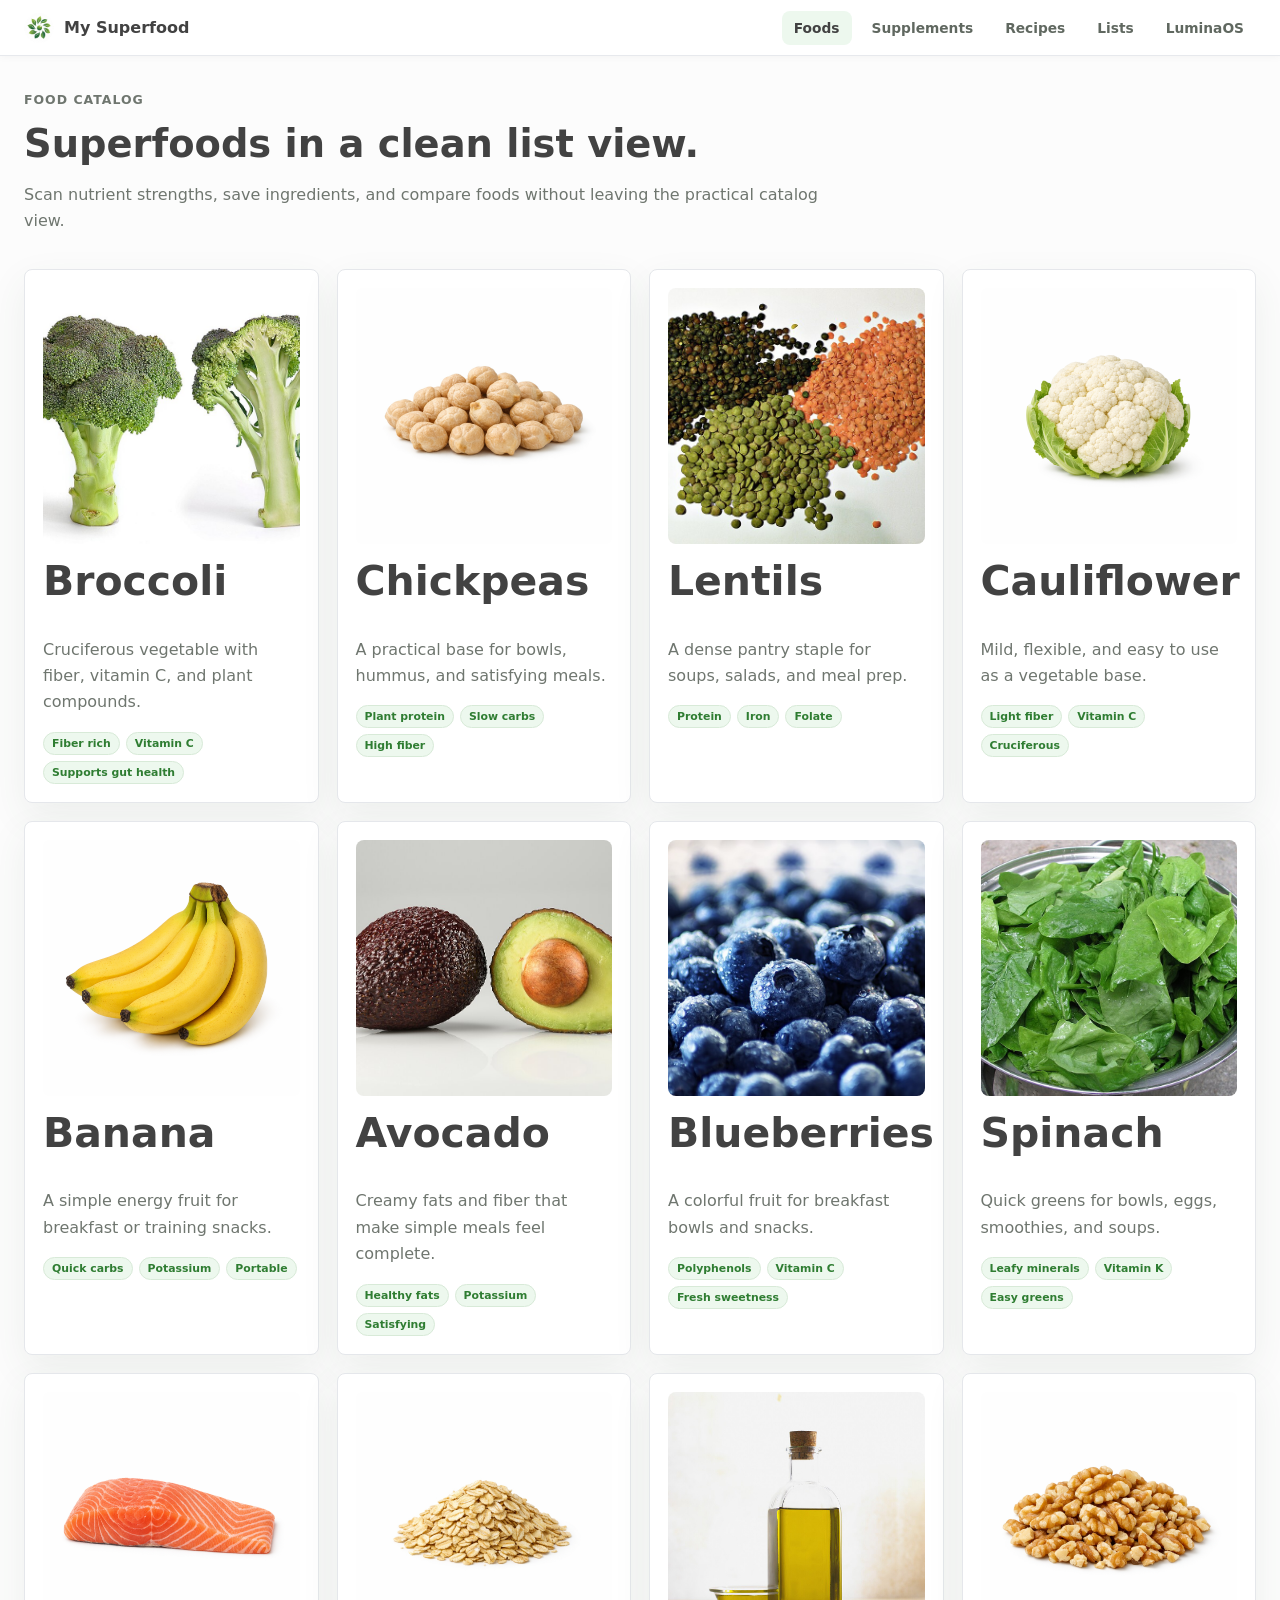
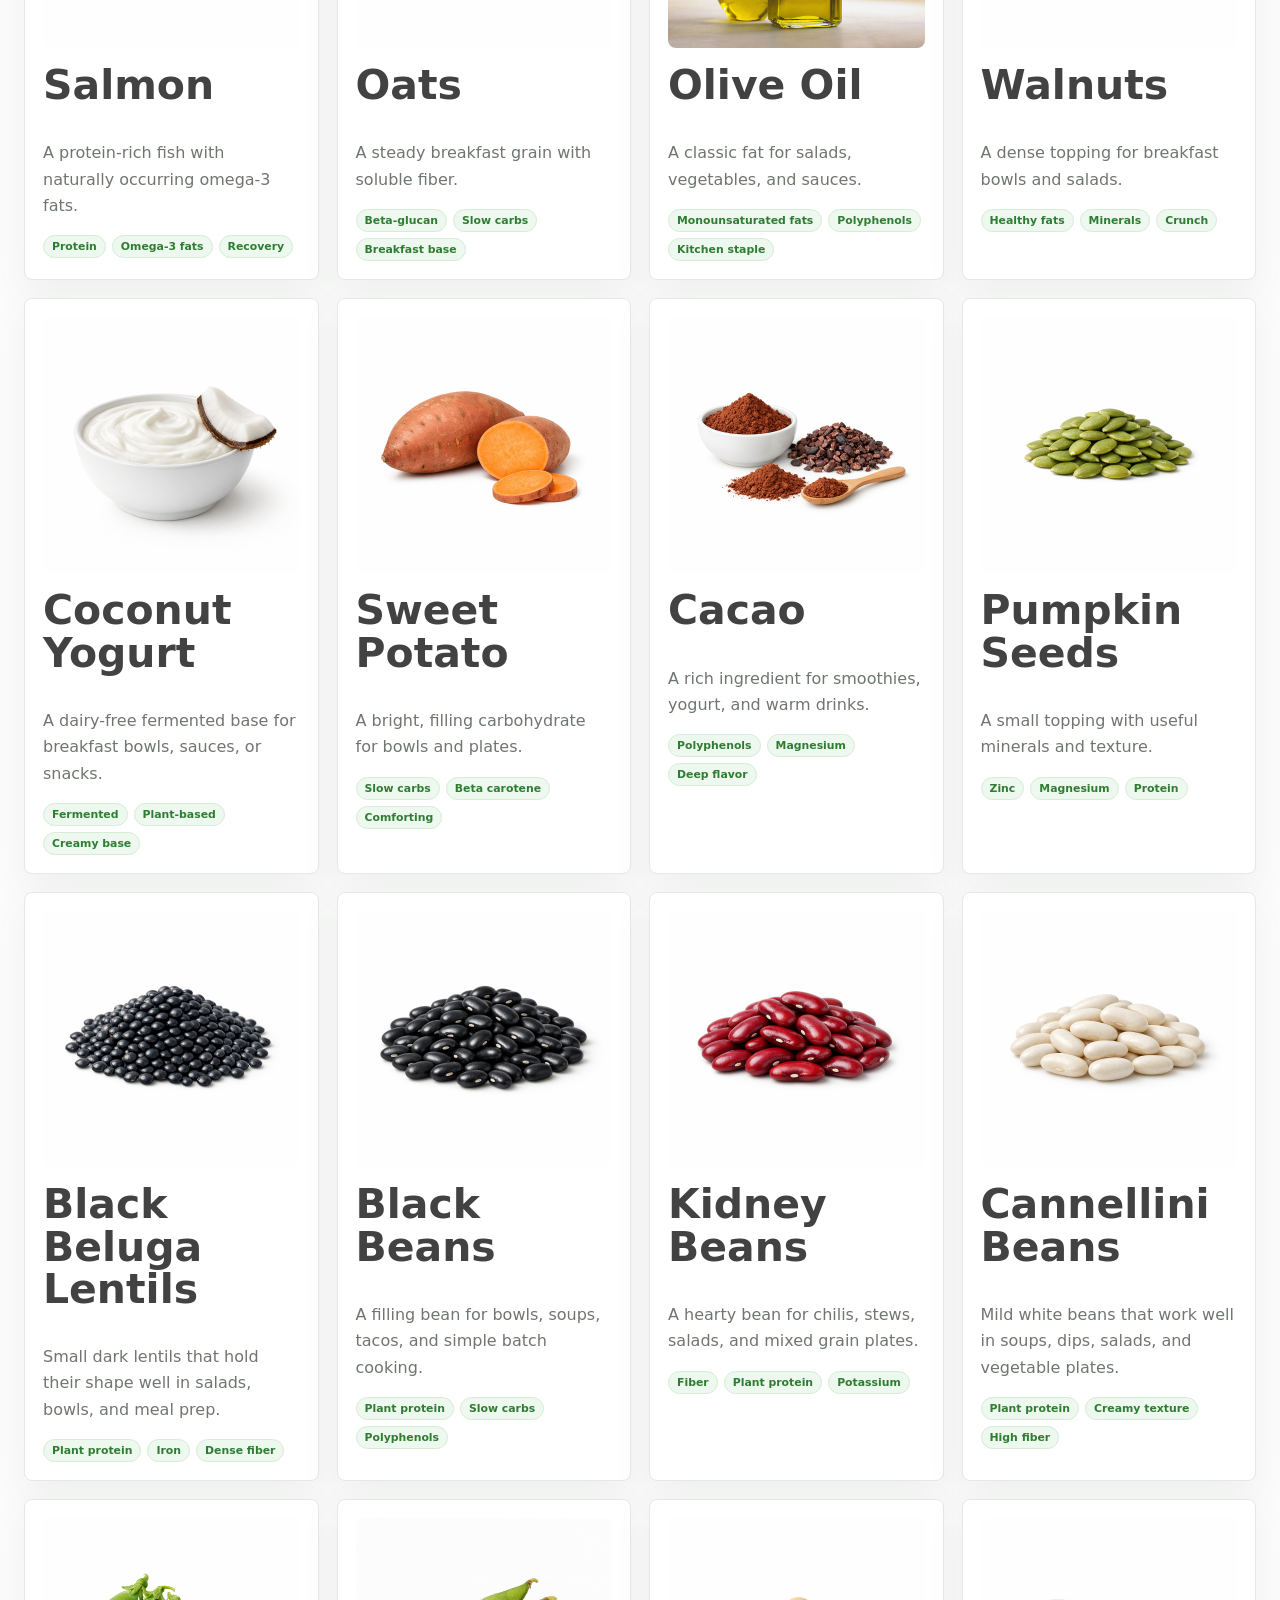
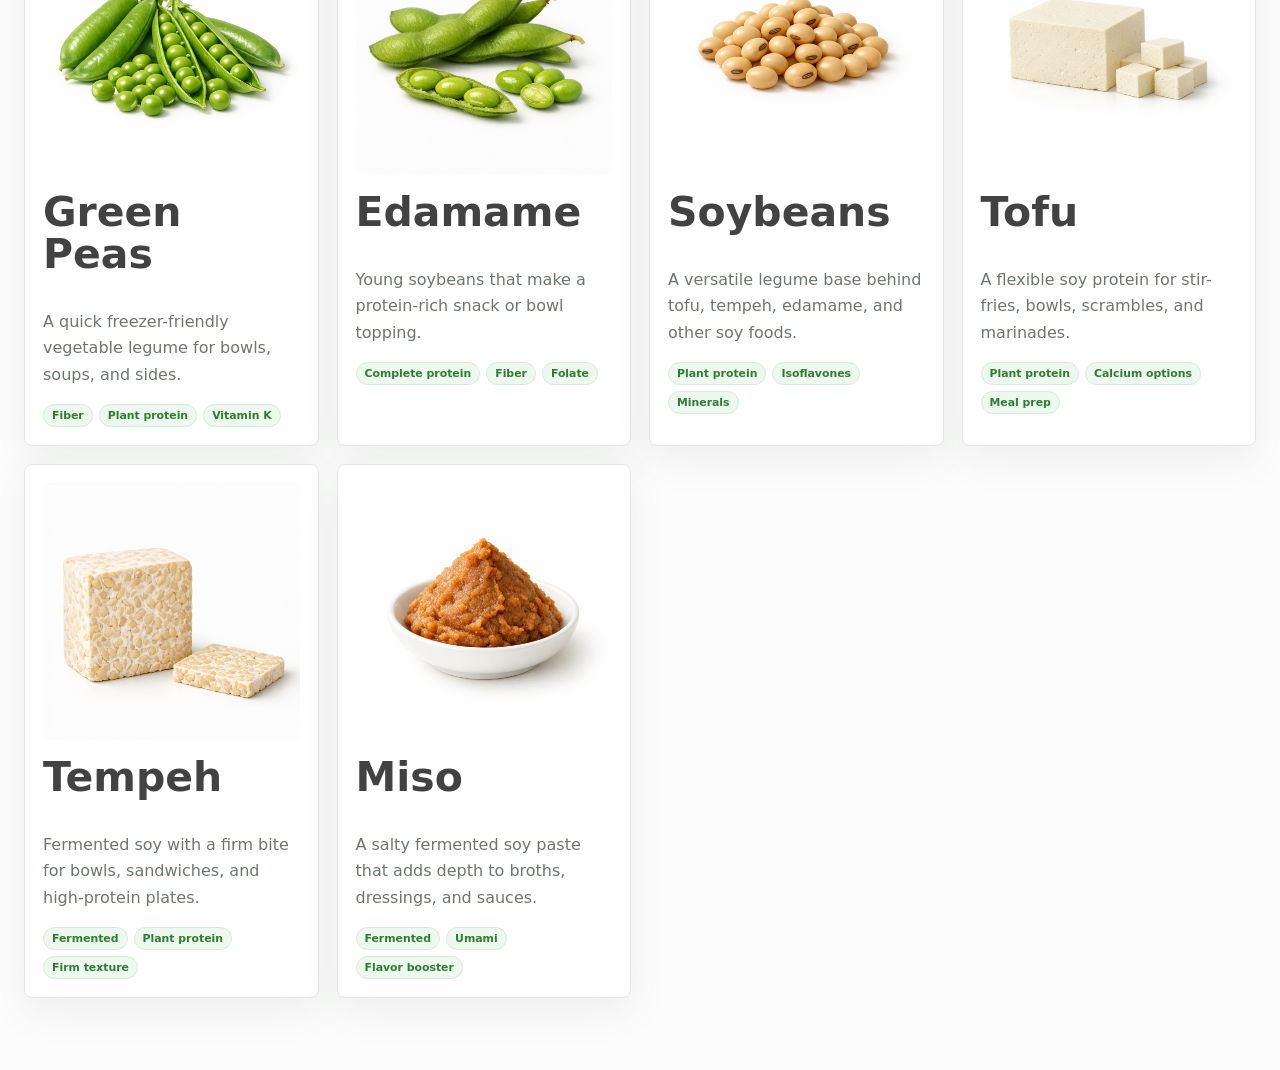
==== foods.html @ c96461c8 "Expand catalog and polish My Superfood UI" ====
<!doctype html>
<html lang="en">
  <head>
    <meta charset="utf-8">
    <meta name="viewport" content="width=device-width, initial-scale=1">
    <title>Foods - My Superfood</title>
    <meta name="description" content="Scan practical superfoods, nutrient strengths, and ingredients to save for your nutrition list.">
    <link rel="canonical" href="https://my-superfood.com/foods">
    <meta property="og:title" content="Foods - My Superfood">
    <meta property="og:description" content="Scan practical superfoods and save ingredients to your nutrition list.">
    <meta property="og:url" content="https://my-superfood.com/foods">
    <meta property="og:type" content="website">
    <link rel="icon" type="image/png" sizes="512x512" href="/assets/images/my-superfood-icon-512.png">
    <link rel="apple-touch-icon" sizes="180x180" href="/assets/images/my-superfood-icon.png">
    <link rel="stylesheet" href="styles.css">
  </head>
  <body data-page="foods">
    <header class="site-header">
      <a class="brand" href="/"><img class="brand-mark" src="/assets/images/my-superfood-icon.png" alt="" aria-hidden="true"><span>My Superfood</span></a>
      <nav class="nav" aria-label="Primary navigation">
        <a class="active" href="/foods">Foods</a>
        <a href="/supplements">Supplements</a>
        <a href="/recipes">Recipes</a>
        <a href="/lists">Lists</a>
        <a href="/luminaos">LuminaOS</a>
      </nav>
    </header>
    <main class="page-shell">
      <section class="page-heading">
        <p class="eyebrow">Food catalog</p>
        <h1>Superfoods in a clean list view.</h1>
        <p>Scan nutrient strengths, save ingredients, and compare foods without leaving the practical catalog view.</p>
      </section>
      <section class="catalog-grid" id="food-catalog" aria-label="Superfood catalog"></section>
    </main>
    <script src="script.js"></script>
  </body>
</html>
---- styles.css ----
:root {
  color-scheme: light;
  --ink: #424242;
  --muted: #6f766f;
  --line: #e5e7eb;
  --paper: #fcfcfc;
  --surface: #ffffff;
  --leaf: #4caf50;
  --leaf-dark: #2f7d32;
  --mint: #edf8ee;
  --sun: #f4b84a;
  --clay: #c86f4b;
  --shadow: 0 16px 32px rgba(0, 0, 0, 0.1);
  --shadow-soft: 0 8px 16px rgba(0, 0, 0, 0.08);
  font-family: Inter, ui-sans-serif, system-ui, -apple-system, BlinkMacSystemFont, "Segoe UI", sans-serif;
}

* {
  box-sizing: border-box;
}

html {
  scroll-behavior: smooth;
}

body {
  margin: 0;
  background: var(--paper);
  color: var(--ink);
}

a {
  color: inherit;
  text-decoration: none;
}

button,
input,
select {
  font: inherit;
}

.site-header {
  align-items: center;
  background: rgba(255, 255, 255, 0.95);
  border-bottom: 1px solid rgba(229, 231, 235, 0.9);
  display: flex;
  gap: 24px;
  justify-content: space-between;
  min-height: 56px;
  padding: 9px max(18px, calc((100vw - 1280px) / 2 + 24px));
  position: sticky;
  top: 0;
  z-index: 60;
  backdrop-filter: blur(14px);
  box-shadow: 0 1px 8px rgba(0, 0, 0, 0.04);
}

.brand,
.nav,
.filter-bar,
.chip-row,
.lumina-actions {
  align-items: center;
  display: flex;
}

.brand {
  color: var(--ink);
  font-size: 1rem;
  font-weight: 850;
  gap: 10px;
  white-space: nowrap;
}

.brand-mark {
  border-radius: 50%;
  display: block;
  flex: 0 0 auto;
  height: 30px;
  object-fit: cover;
  width: 30px;
}

.nav {
  color: #606860;
  font-size: 0.86rem;
  font-weight: 700;
  gap: 8px;
}

.nav a {
  border-radius: 8px;
  padding: 9px 12px;
  transition: background 160ms ease, color 160ms ease;
}

.nav a.active,
.nav a:hover {
  background: var(--mint);
  color: var(--ink);
}

.app-shell {
  min-height: calc(100vh - 62px);
}

.lumina-dashboard-shell {
  display: grid;
  gap: 22px;
  margin: 0 auto;
  max-width: 1280px;
  padding: 28px 24px 64px;
}

.dashboard-hero {
  align-items: stretch;
  display: grid;
  gap: 18px;
  grid-template-columns: minmax(0, 1.55fr) minmax(280px, 0.7fr);
}

.dashboard-hero > div,
.dashboard-status-card,
.dashboard-panel,
.metric-card {
  background: var(--surface);
  border: 1px solid var(--line);
  border-radius: 12px;
  box-shadow: var(--shadow-soft);
}

.dashboard-hero > div {
  padding: clamp(24px, 4vw, 46px);
}

.dashboard-hero h1 {
  color: var(--ink);
  font-size: clamp(2.35rem, 5vw, 4.6rem);
  line-height: 1;
  max-width: 760px;
}

.dashboard-hero p {
  color: var(--muted);
  font-size: 1.02rem;
  line-height: 1.65;
  max-width: 660px;
}

.hero-actions {
  display: flex;
  flex-wrap: wrap;
  gap: 12px;
  margin-top: 24px;
}

.hero-actions .button,
.panel-header .button {
  margin-bottom: 0;
  width: auto;
}

.dashboard-status-card {
  align-content: space-between;
  display: grid;
  padding: 20px;
}

.status-card-header,
.focus-card,
.panel-header {
  align-items: center;
  display: flex;
  gap: 12px;
}

.status-card-header {
  justify-content: flex-start;
}

.status-card-header strong,
.focus-card strong {
  color: var(--ink);
  display: block;
  font-weight: 900;
}

.status-card-header span:not(.nav-icon) {
  color: var(--muted);
  display: block;
  font-size: 0.88rem;
}

.nav-icon {
  align-items: center;
  background: var(--mint);
  border: 1px solid #d9ead9;
  border-radius: 8px;
  color: var(--leaf-dark);
  display: inline-flex;
  flex: 0 0 auto;
  font-size: 0.82rem;
  font-weight: 950;
  height: 34px;
  justify-content: center;
  width: 34px;
}

.status-check-list {
  display: grid;
  gap: 10px;
}

.status-check-list div {
  align-items: center;
  background: #f8faf8;
  border: 1px solid var(--line);
  border-radius: 8px;
  color: #536053;
  display: flex;
  font-size: 0.9rem;
  font-weight: 750;
  gap: 10px;
  padding: 10px 12px;
}

.status-check-list span {
  background: var(--leaf);
  border-radius: 999px;
  height: 9px;
  width: 9px;
}

.dashboard-stat-grid {
  display: grid;
  gap: 14px;
  grid-template-columns: repeat(3, minmax(0, 1fr));
}

.metric-card {
  min-height: 132px;
  padding: 18px;
}

.metric-card span {
  color: var(--muted);
  display: block;
  font-size: 0.8rem;
  font-weight: 850;
  margin-bottom: 8px;
  text-transform: uppercase;
}

.metric-card strong {
  color: var(--leaf-dark);
  display: block;
  font-size: 2.1rem;
  line-height: 1;
  margin-bottom: 10px;
}

.metric-card p {
  color: var(--muted);
  font-size: 0.9rem;
  line-height: 1.5;
  margin: 0;
}

.dashboard-workspace {
  align-items: start;
  display: grid;
  gap: 18px;
  grid-template-columns: minmax(0, 1.4fr) minmax(280px, 0.6fr);
}

.dashboard-panel {
  min-width: 0;
  padding: 18px;
}

.panel-header {
  justify-content: space-between;
  margin-bottom: 16px;
}

.panel-header h2 {
  color: var(--ink);
  font-size: 1.35rem;
  line-height: 1.2;
  margin: 0;
}

.compact-table-wrap {
  border: 0;
  border-radius: 0;
  box-shadow: none;
}

.dashboard-food-table {
  min-width: 760px;
}

.focus-stack {
  display: grid;
  gap: 12px;
}

.focus-card {
  background: #f8faf8;
  border: 1px solid var(--line);
  border-radius: 10px;
  padding: 14px;
}

.focus-card p {
  color: var(--muted);
  font-size: 0.9rem;
  line-height: 1.45;
  margin: 3px 0 0;
}

.bubble-stage {
  min-height: calc(100vh - 62px);
  overflow: hidden;
  padding: clamp(18px, 3vw, 34px) clamp(18px, 4vw, 64px) 80px;
  position: relative;
}

.food-orbit {
  cursor: grab;
  height: min(690px, calc(100vh - 145px));
  min-height: 560px;
  overflow: hidden;
  position: relative;
  touch-action: none;
  user-select: none;
}

.food-orbit.is-panning {
  cursor: grabbing;
}

.food-cloud {
  display: grid;
  gap: 0;
  grid-auto-rows: var(--bubble-cell, 168px);
  grid-template-columns: repeat(var(--cloud-columns, 6), var(--bubble-cell, 168px));
  height: max-content;
  left: 0;
  position: absolute;
  place-items: center;
  top: 0;
  transform: translate3d(0, 0, 0);
  transition: transform 140ms ease-out;
  width: max-content;
  will-change: transform;
}

.food-orbit.is-panning .food-cloud {
  transition: none;
}

.food-bubble {
  --size: var(--bubble-size, 108px);
  --delay: 0s;
  --float: 11px;
  align-items: center;
  background: rgba(255, 255, 255, 0.95);
  border: 1px solid rgba(255, 255, 255, 0.96);
  border-radius: 50%;
  box-shadow: 0 18px 44px rgba(65, 86, 70, 0.16);
  cursor: pointer;
  display: inline-flex;
  height: var(--size);
  justify-content: center;
  padding: 3px;
  position: relative;
  transform: scale(1);
  transition: transform 210ms ease, opacity 210ms ease, filter 210ms ease, box-shadow 210ms ease, translate 210ms ease;
  width: var(--size);
  animation: bubble-float 6.8s ease-in-out infinite;
  animation-delay: var(--delay);
  will-change: transform, translate;
}

.food-bubble img {
  border-radius: 50%;
  display: block;
  height: 100%;
  object-fit: cover;
  width: 100%;
}

.food-bubble:hover,
.food-bubble:focus-visible {
  animation-play-state: paused;
  box-shadow: 0 34px 86px rgba(37, 70, 42, 0.26);
  filter: saturate(1.12) contrast(1.03);
  transform: scale(1.78);
  z-index: 8;
}

.food-bubble.is-muted {
  filter: saturate(0.48) blur(0.5px);
  opacity: 0.27;
  translate: 0 12px;
}

.food-bubble.is-muted:hover,
.food-bubble.is-muted:focus-visible {
  filter: saturate(1.12) contrast(1.03);
  opacity: 1;
  translate: 0 0;
}

.bubble-label {
  align-items: center;
  background: rgba(255, 255, 255, 0.82);
  border: 1px solid rgba(255, 255, 255, 0.86);
  border-radius: 999px;
  bottom: -42px;
  box-shadow: 0 8px 18px rgba(31, 47, 34, 0.12);
  color: var(--ink);
  backdrop-filter: blur(10px);
  display: none;
  flex-direction: column;
  font-weight: 800;
  left: 50%;
  padding: 5px 11px;
  position: absolute;
  transform: translateX(-50%);
  transition: background 160ms ease, border-color 160ms ease, color 160ms ease, transform 160ms ease;
  white-space: nowrap;
}

.food-bubble:hover .bubble-label,
.food-bubble:focus-visible .bubble-label,
.is-selected .bubble-label {
  display: flex;
}

.food-bubble:hover .bubble-label,
.food-bubble:focus-visible .bubble-label {
  background: rgba(255, 255, 255, 0.94);
  border-color: rgba(47, 125, 50, 0.24);
  color: var(--leaf-dark);
  transform: translateX(-50%) translateY(-2px);
}

.food-bubble:active .bubble-label {
  transform: translateX(-50%) translateY(0);
}

.detail-card {
  background: rgba(255, 255, 255, 0.95);
  border: 1px solid rgba(226, 233, 225, 0.95);
  border-radius: 8px;
  box-shadow: var(--shadow);
  cursor: grab;
  padding: 20px;
  position: absolute;
  right: clamp(18px, 4vw, 80px);
  top: 128px;
  width: min(300px, calc(100vw - 36px));
  z-index: 12;
  animation: detail-in 240ms ease both;
}

.detail-card.is-dragging {
  cursor: grabbing;
  user-select: none;
}

.detail-card.is-hidden {
  display: none;
}

.detail-card h2 {
  font-size: 1.1rem;
  margin: 0 28px 16px 0;
}

.detail-image {
  aspect-ratio: 1.35;
  border-radius: 8px;
  display: block;
  margin-bottom: 16px;
  object-fit: cover;
  pointer-events: none;
  user-select: none;
  -webkit-user-drag: none;
  width: 100%;
}

.close-detail {
  position: absolute;
  right: 12px;
  top: 12px;
}

.icon-button {
  background: transparent;
  border: 0;
  color: var(--muted);
  cursor: pointer;
}

.benefit-list {
  display: grid;
  gap: 10px;
  list-style: none;
  margin: 0 0 16px;
  padding: 0;
}

.benefit-list li {
  align-items: center;
  color: var(--muted);
  display: flex;
  font-size: 0.9rem;
  gap: 10px;
}

.benefit-list li::before {
  align-items: center;
  background: var(--mint);
  border: 1px solid #d8ead8;
  border-radius: 50%;
  color: var(--leaf);
  content: "+";
  display: inline-flex;
  font-size: 0.78rem;
  font-weight: 900;
  height: 22px;
  justify-content: center;
  width: 22px;
}

.button {
  align-items: center;
  border: 1px solid transparent;
  border-radius: 8px;
  cursor: pointer;
  display: inline-flex;
  font-weight: 800;
  justify-content: center;
  min-height: 42px;
  padding: 10px 16px;
}

.button.primary {
  background: var(--leaf);
  color: white;
  width: 100%;
}

.button.primary:hover,
.button.ghost:hover,
.filter-button:hover {
  transform: translateY(-1px);
}

.button.ghost {
  background: white;
  border-color: var(--line);
  color: var(--ink);
  margin-bottom: 9px;
  width: 100%;
}

.saved-note {
  color: var(--leaf-dark);
  font-size: 0.85rem;
  font-weight: 700;
  margin: 10px 0 0;
  min-height: 1.1em;
}

.filter-bar {
  background: rgba(255, 255, 255, 0.92);
  border: 1px solid var(--line);
  border-radius: 999px;
  bottom: 22px;
  box-shadow: 0 12px 34px rgba(65, 86, 70, 0.09);
  gap: 6px;
  left: 50%;
  padding: 7px;
  position: absolute;
  transform: translateX(-50%);
  z-index: 14;
}

.filter-button,
.chip {
  background: transparent;
  border: 0;
  border-radius: 999px;
  color: var(--muted);
  cursor: pointer;
  font-weight: 800;
  padding: 10px 18px;
  white-space: nowrap;
}

.filter-button.active,
.chip.active {
  background: var(--leaf);
  color: white;
}

.page-shell {
  margin: 0 auto;
  max-width: 1280px;
  padding: 34px 24px 72px;
}

.page-heading {
  margin-bottom: 34px;
  max-width: 820px;
}

.page-heading-card {
  background: var(--surface);
  border: 1px solid var(--line);
  border-radius: 14px;
  box-shadow: var(--shadow-soft);
  max-width: 100%;
  padding: clamp(22px, 4vw, 34px);
}

.page-heading h1 {
  color: var(--ink);
  font-size: clamp(1.8rem, 3vw, 2.75rem);
  font-weight: 820;
  line-height: 1.08;
}

.page-heading-card h1 {
  margin-bottom: 0;
}

.page-heading-card p {
  font-size: 1.02rem;
  margin-bottom: 0;
  max-width: 840px;
}

.eyebrow {
  color: var(--leaf);
  font-size: 0.78rem;
  font-weight: 900;
  letter-spacing: 0.08em;
  margin: 0 0 12px;
  text-transform: uppercase;
}

h1,
h2,
h3,
p {
  margin-top: 0;
}

h1 {
  font-size: clamp(2.3rem, 5vw, 5.2rem);
  line-height: 0.98;
  margin-bottom: 18px;
}

h2 {
  font-size: clamp(1.8rem, 3.2vw, 3.4rem);
  line-height: 1.03;
}

.page-heading p,
.recipe-feature p,
.lumina-panel p,
.catalog-card p {
  color: var(--muted);
  line-height: 1.65;
}

.catalog-grid {
  display: grid;
  gap: 18px;
  grid-template-columns: repeat(4, minmax(0, 1fr));
}

.catalog-card {
  background: var(--surface);
  border: 1px solid var(--line);
  border-radius: 8px;
  box-shadow: 0 14px 38px rgba(65, 86, 70, 0.08);
  min-height: 280px;
  padding: 18px;
  transition: box-shadow 180ms ease, transform 180ms ease;
}

.catalog-card:hover {
  box-shadow: 0 20px 52px rgba(65, 86, 70, 0.13);
  transform: translateY(-3px);
}

.catalog-card img {
  aspect-ratio: 1;
  border-radius: 8px;
  display: block;
  margin-bottom: 16px;
  object-fit: cover;
  width: 100%;
}

.tag-row,
.chip-row {
  display: flex;
  flex-wrap: wrap;
  gap: 8px;
}

.tag {
  background: var(--mint);
  border: 1px solid #d8ead8;
  border-radius: 999px;
  color: var(--leaf-dark);
  display: inline-flex;
  font-size: 0.78rem;
  font-weight: 850;
  padding: 7px 10px;
}

.catalog-card .tag-row {
  gap: 6px;
}

.catalog-card .tag {
  font-size: 0.68rem;
  padding: 4px 8px;
}

.catalog-table .tag {
  font-size: 0.68rem;
  padding: 4px 8px;
}

.supplement-grid .catalog-card {
  min-height: 360px;
}

.supplement-browser {
  display: grid;
  gap: 18px;
}

.protocol-card {
  align-items: start;
  background: linear-gradient(135deg, rgba(255, 255, 255, 0.98), rgba(237, 248, 238, 0.72));
  border: 1px solid var(--line);
  border-radius: 14px;
  box-shadow: var(--shadow-soft);
  display: grid;
  gap: 22px;
  grid-template-columns: minmax(280px, 0.65fr) minmax(0, 1.35fr);
  margin-bottom: 22px;
  padding: clamp(20px, 3.4vw, 30px);
}

.protocol-profile {
  align-items: center;
  display: flex;
  gap: 16px;
}

.protocol-profile img {
  aspect-ratio: 1;
  border: 2px solid white;
  border-radius: 50%;
  box-shadow: 0 10px 24px rgba(31, 47, 34, 0.14);
  object-fit: cover;
  width: 86px;
}

.protocol-profile h2 {
  color: var(--ink);
  font-size: clamp(1.25rem, 2vw, 1.8rem);
  line-height: 1.08;
  margin: 0;
}

.protocol-content {
  display: grid;
  gap: 14px;
}

.protocol-content p {
  color: var(--muted);
  line-height: 1.58;
  margin: 0;
  max-width: 760px;
}

.protocol-stack {
  display: flex;
  flex-wrap: wrap;
  gap: 8px;
}

.protocol-stack span {
  background: var(--surface);
  border: 1px solid #dceadd;
  border-radius: 999px;
  color: var(--leaf-dark);
  font-size: 0.78rem;
  font-weight: 850;
  padding: 6px 10px;
}

.saved-list-browser {
  display: grid;
  gap: 18px;
}

.list-summary-grid {
  margin-bottom: 22px;
}

.table-toolbar {
  align-items: center;
  display: flex;
  gap: 16px;
  justify-content: space-between;
}

.supplement-browser .table-toolbar {
  align-items: center;
  background: var(--surface);
  border: 1px solid var(--line);
  border-radius: 12px;
  box-shadow: var(--shadow-soft);
  padding: 8px;
}

.tab-list,
.category-filter-row {
  display: flex;
  flex-wrap: wrap;
  gap: 8px;
}

.supplement-browser .tab-list {
  flex: 0 0 auto;
}

.supplement-browser .category-filter-row {
  justify-content: flex-end;
  margin-left: auto;
}

.supplement-browser .category-filter-row .filter-button {
  font-size: 0.76rem;
  min-height: 32px;
  padding: 7px 10px;
}

.tab-button {
  background: white;
  border: 1px solid var(--line);
  border-radius: 8px;
  color: var(--muted);
  cursor: pointer;
  font-weight: 850;
  min-height: 42px;
  padding: 10px 16px;
}

.tab-button.active {
  background: var(--leaf-dark);
  border-color: var(--leaf-dark);
  color: white;
}

.tab-button span {
  background: rgba(63, 143, 79, 0.12);
  border-radius: 999px;
  color: var(--leaf-dark);
  display: inline-flex;
  font-size: 0.75rem;
  justify-content: center;
  margin-left: 8px;
  min-width: 22px;
  padding: 2px 7px;
}

.tab-button.active span {
  background: rgba(255, 255, 255, 0.18);
  color: white;
}

.status-note {
  color: var(--muted);
  font-size: 0.88rem;
  font-weight: 750;
}

.category-filter-row {
  background: transparent;
  border: 0;
  border-radius: 0;
  padding: 0;
}

.table-wrap {
  background: white;
  border: 1px solid var(--line);
  border-radius: 12px;
  box-shadow: var(--shadow-soft);
  overflow-x: auto;
}

.catalog-table {
  border-collapse: collapse;
  min-width: 980px;
  width: 100%;
}

.catalog-table th,
.catalog-table td {
  border-bottom: 1px solid var(--line);
  padding: 15px;
  text-align: left;
  vertical-align: top;
}

.catalog-table th {
  background: #f5f8f1;
  color: #49584f;
  font-size: 0.76rem;
  letter-spacing: 0.08em;
  text-transform: uppercase;
}

.catalog-table td {
  color: #46534b;
  font-size: 0.9rem;
  line-height: 1.45;
}

.catalog-table td strong {
  color: var(--ink);
  display: block;
  font-size: 0.95rem;
  margin-bottom: 5px;
}

.catalog-table td span:not(.tag):not(.source-status) {
  color: var(--muted);
  display: block;
  font-size: 0.8rem;
}

.ingredient-link-list {
  display: grid;
  gap: 7px;
  min-width: 210px;
}

.ingredient-entity-link,
.ingredient-show-more {
  background: transparent;
  border: 0;
  color: inherit;
  cursor: pointer;
  padding: 0;
  text-align: left;
}

.ingredient-entity-link {
  align-items: baseline;
  display: grid;
  gap: 2px;
  grid-template-columns: minmax(0, 1fr) auto;
  line-height: 1.25;
}

.ingredient-entity-link span {
  color: var(--ink);
  font-size: 0.9rem;
  font-weight: 800;
}

.ingredient-entity-link small {
  color: var(--muted);
  font-size: 0.78rem;
  white-space: nowrap;
}

.ingredient-entity-link:hover span,
.ingredient-entity-link:focus-visible span {
  color: var(--leaf-dark);
  text-decoration: underline;
  text-underline-offset: 3px;
}

.ingredient-show-more {
  color: var(--leaf-dark);
  font-size: 0.82rem;
  font-weight: 850;
  margin-top: 2px;
}

.row-highlight {
  animation: row-flash 2.2s ease-out;
  background: rgba(76, 175, 80, 0.1);
}

.amount-source-cell {
  display: grid;
  gap: 7px;
  min-width: 190px;
}

.amount-main {
  align-items: center;
  display: flex;
  gap: 7px;
}

.amount-main strong {
  color: var(--ink);
  font-size: 0.95rem;
  margin: 0;
}

.amount-info {
  align-items: center;
  background: var(--mint);
  border: 1px solid #d4e9d6;
  border-radius: 999px;
  color: var(--leaf-dark);
  cursor: help;
  display: inline-flex;
  font-size: 0.68rem;
  font-weight: 950;
  height: 17px;
  justify-content: center;
  line-height: 1;
  padding: 0;
  width: 17px;
}

.amount-sources {
  display: flex;
  flex-wrap: wrap;
  gap: 5px;
}

.amount-sources a {
  background: #f7faf7;
  border: 1px solid var(--line);
  border-radius: 999px;
  color: var(--muted);
  font-size: 0.68rem;
  font-weight: 800;
  line-height: 1.15;
  padding: 4px 7px;
}

.amount-sources a:hover,
.amount-sources a:focus-visible {
  border-color: #b9dcbc;
  color: var(--leaf-dark);
}

@keyframes row-flash {
  0% {
    background: rgba(76, 175, 80, 0.22);
  }

  100% {
    background: rgba(76, 175, 80, 0.1);
  }
}

.source-status {
  border-radius: 999px;
  display: inline-flex;
  font-size: 0.76rem;
  font-weight: 900;
  padding: 7px 10px;
  text-transform: capitalize;
}

.source-status-package_verified {
  background: var(--mint);
  color: var(--leaf-dark);
}

.source-status-website_sourced {
  background: #eef4fb;
  color: #315f82;
}

.source-status-needs_review {
  background: #fff2de;
  color: #8a5520;
}

.table-action {
  margin: 0;
  min-width: 82px;
  width: auto;
}

.saved-list-table {
  min-width: 900px;
}

.list-item-cell {
  align-items: center;
  display: grid;
  gap: 12px;
  grid-template-columns: 52px minmax(0, 1fr);
}

.list-item-cell img {
  aspect-ratio: 1;
  background: var(--mint);
  border: 1px solid var(--line);
  border-radius: 8px;
  display: block;
  object-fit: cover;
  width: 52px;
}

.empty-table-cell {
  color: var(--muted);
  font-weight: 750;
  padding: 28px;
}

.recipe-feature {
  align-items: center;
  background: white;
  border: 1px solid var(--line);
  border-radius: 8px;
  display: grid;
  gap: clamp(26px, 5vw, 64px);
  grid-template-columns: minmax(280px, 0.9fr) minmax(0, 1.1fr);
  padding: clamp(18px, 4vw, 40px);
}

.recipe-gallery > img {
  border-radius: 8px;
  box-shadow: var(--shadow);
  width: 100%;
}

.gallery-strip {
  display: grid;
  gap: 12px;
  grid-template-columns: repeat(3, 1fr);
  margin-top: 12px;
}

.gallery-strip img {
  aspect-ratio: 1;
  background: white;
  border: 1px solid var(--line);
  border-radius: 8px;
  padding: 8px;
  width: 100%;
  object-fit: cover;
}

.lumina-panel {
  background: linear-gradient(135deg, rgba(255, 255, 255, 0.98), rgba(239, 247, 238, 0.98));
  border: 1px solid var(--line);
  border-radius: 8px;
  box-shadow: var(--shadow);
  max-width: 980px;
  padding: clamp(28px, 6vw, 72px);
}

.lumina-logo {
  display: block;
  height: 82px;
  margin-bottom: 28px;
  width: 82px;
}

.lumina-actions {
  flex-wrap: wrap;
  gap: 12px;
  margin-top: 28px;
}

.lumina-actions .button {
  width: auto;
}

.account-sync-panel {
  background: white;
  border: 1px solid var(--line);
  border-radius: 8px;
  margin-top: 22px;
  max-width: 620px;
  padding: 16px;
}

.account-sync-panel p {
  color: var(--muted);
  line-height: 1.5;
  margin: 0;
}

.account-sync-panel .lumina-actions {
  margin-top: 14px;
}

.empty-state {
  background: white;
  border: 1px dashed #c9d8ca;
  border-radius: 8px;
  color: var(--muted);
  grid-column: 1 / -1;
  padding: 28px;
}

.visually-hidden {
  clip: rect(0 0 0 0);
  clip-path: inset(50%);
  height: 1px;
  overflow: hidden;
  position: absolute;
  white-space: nowrap;
  width: 1px;
}

@keyframes bubble-float {
  0%,
  100% {
    translate: -50% -50%;
  }

  50% {
    translate: -50% calc(-50% - var(--float));
  }
}

@keyframes detail-in {
  from {
    opacity: 0;
    transform: translateY(8px) scale(0.98);
  }

  to {
    opacity: 1;
    transform: translateY(0) scale(1);
  }
}

@media (max-width: 1080px) {
  .dashboard-hero,
  .dashboard-workspace,
  .protocol-card {
    grid-template-columns: 1fr;
  }

  .dashboard-stat-grid {
    grid-template-columns: repeat(3, minmax(0, 1fr));
  }

  .catalog-grid {
    grid-template-columns: repeat(3, minmax(0, 1fr));
  }

  .detail-card {
    right: 18px;
    top: auto;
    bottom: 92px;
  }
}

@media (max-width: 780px) {
  .site-header {
    align-items: flex-start;
    flex-direction: column;
    padding: 12px 18px;
  }

  .nav {
    flex-wrap: wrap;
  }

  .lumina-dashboard-shell,
  .page-shell {
    padding-left: 18px;
    padding-right: 18px;
  }

  .dashboard-stat-grid {
    grid-template-columns: 1fr;
  }

  .dashboard-hero h1 {
    font-size: 2.55rem;
  }

  .bubble-stage {
    padding-bottom: 180px;
  }

  .food-orbit {
    height: calc(100vh - 220px);
    min-height: 420px;
    overflow: hidden;
    touch-action: none;
  }

  .food-cloud {
    position: absolute;
  }

  .food-bubble {
    animation: none;
  }

  .food-bubble:hover,
  .food-bubble:focus-visible {
    transform: scale(1.04);
  }

  .food-bubble.is-muted {
    translate: 0 8px;
  }

  .bubble-label {
    display: none;
  }

  .detail-card {
    bottom: 92px;
    cursor: auto;
    left: 18px;
    position: fixed;
    right: 18px;
    top: auto;
    width: auto;
  }

  .filter-bar {
    border-radius: 8px;
    bottom: 16px;
    flex-wrap: wrap;
    justify-content: center;
    width: calc(100% - 36px);
  }

  .table-toolbar {
    align-items: flex-start;
    flex-direction: column;
  }

  .category-filter-row .filter-button {
    flex: 1 1 auto;
  }

  .catalog-grid,
  .recipe-feature {
    grid-template-columns: 1fr;
  }
}

@media (max-width: 520px) {
  .food-orbit {
    grid-template-columns: repeat(2, minmax(0, 1fr));
  }

  .catalog-grid {
    grid-template-columns: 1fr;
  }

  h1 {
    font-size: 2.45rem;
  }
}
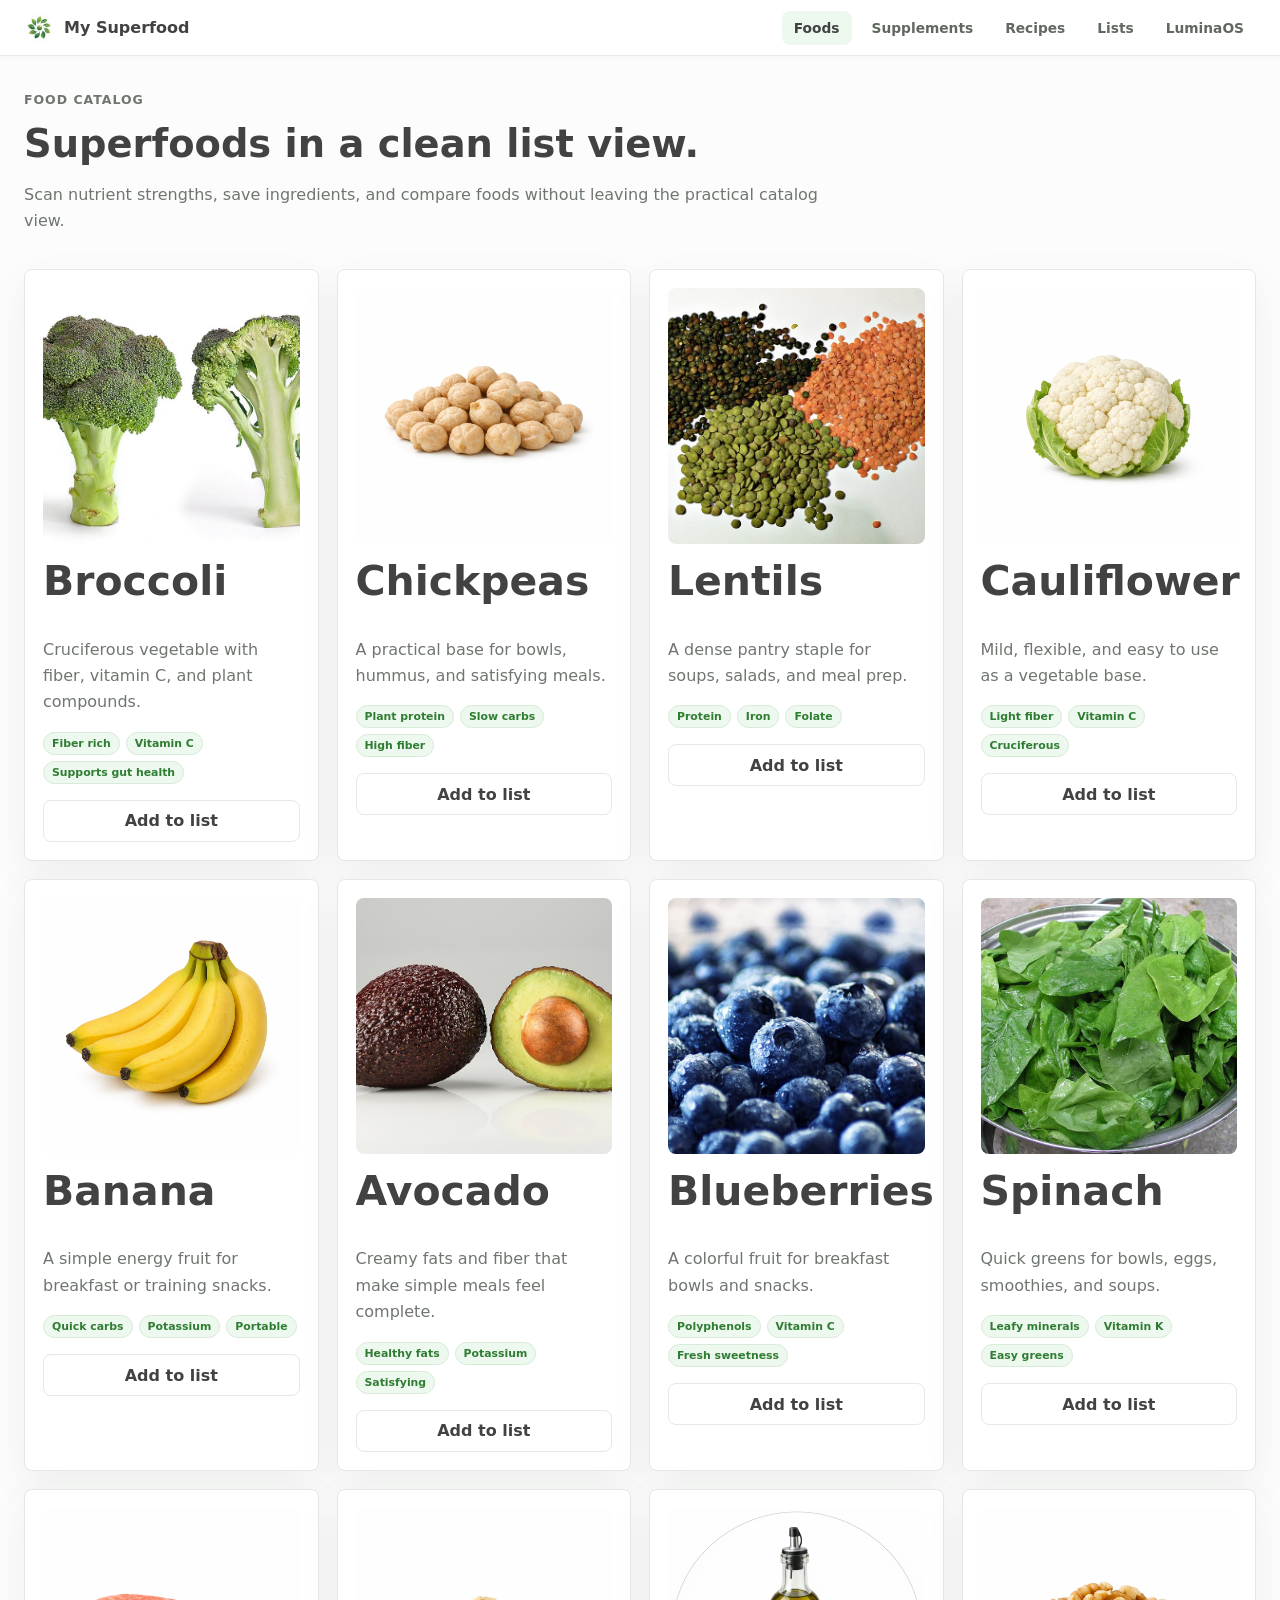
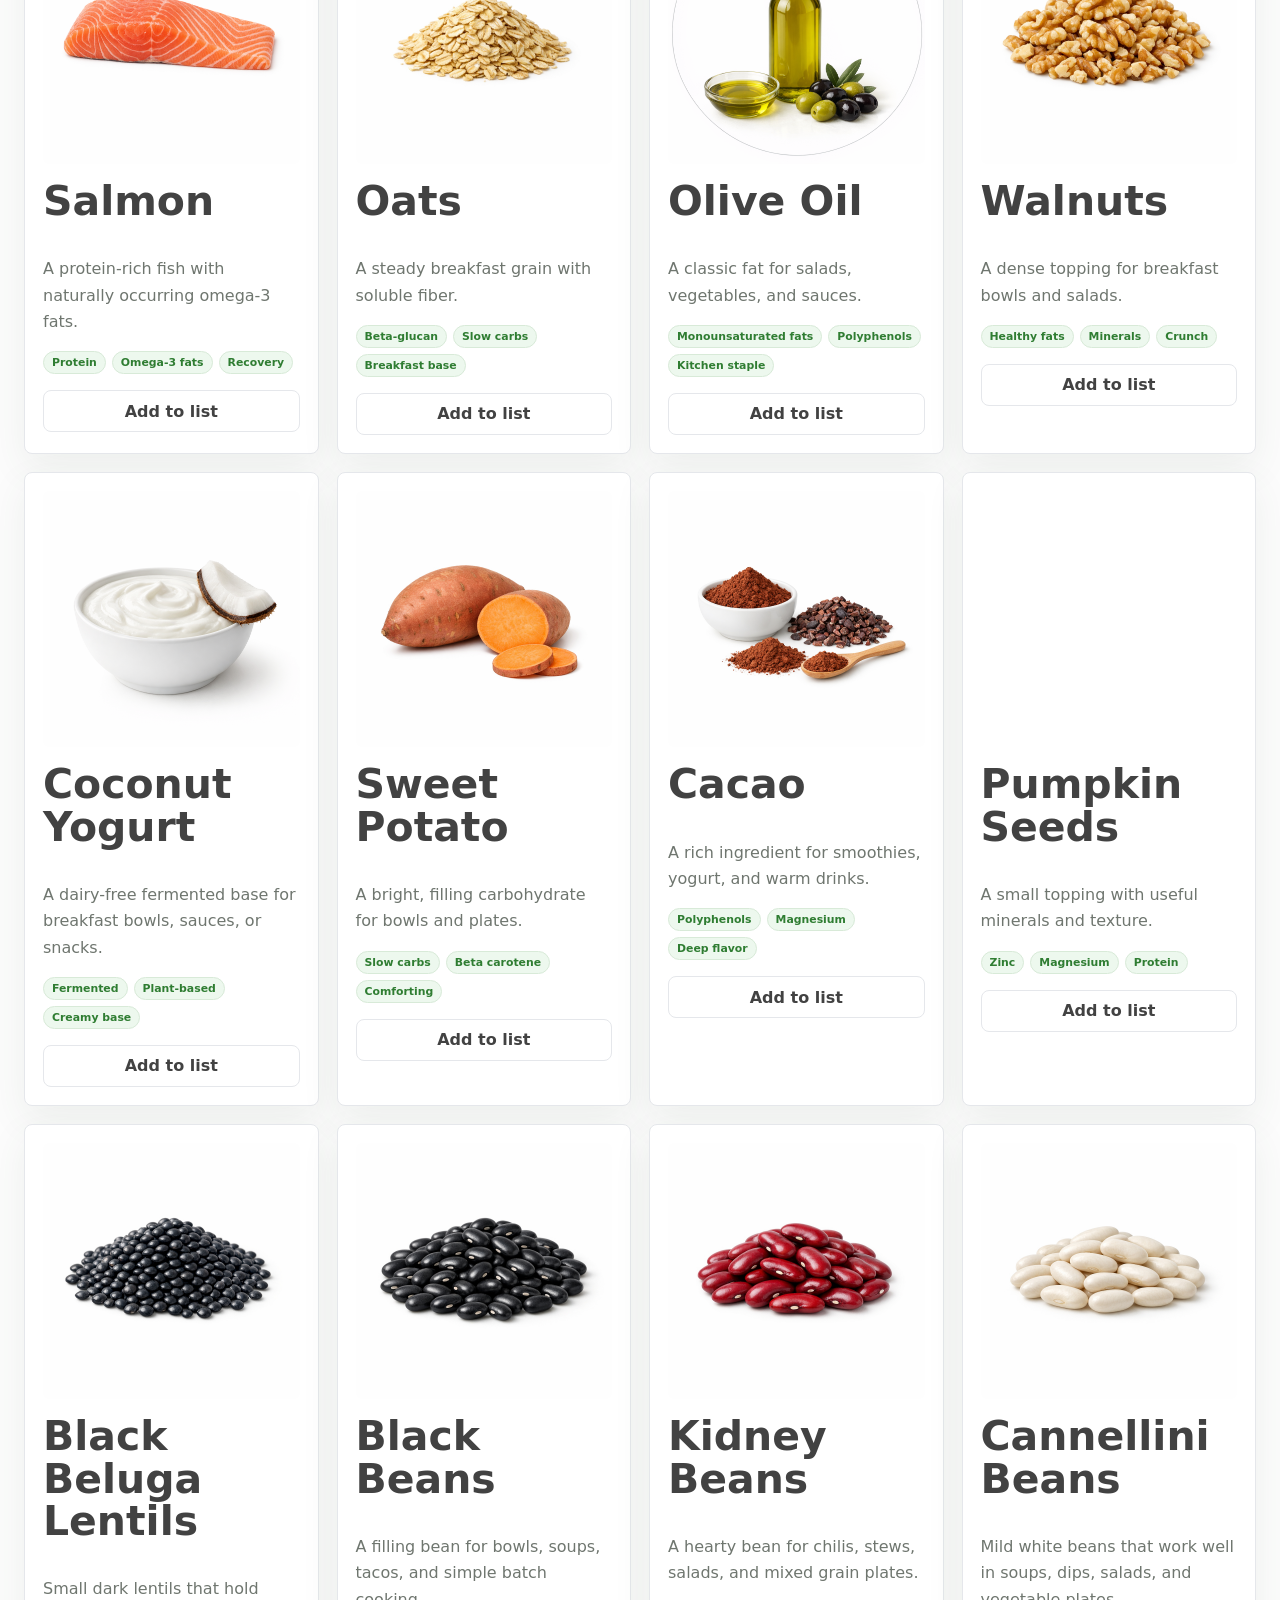
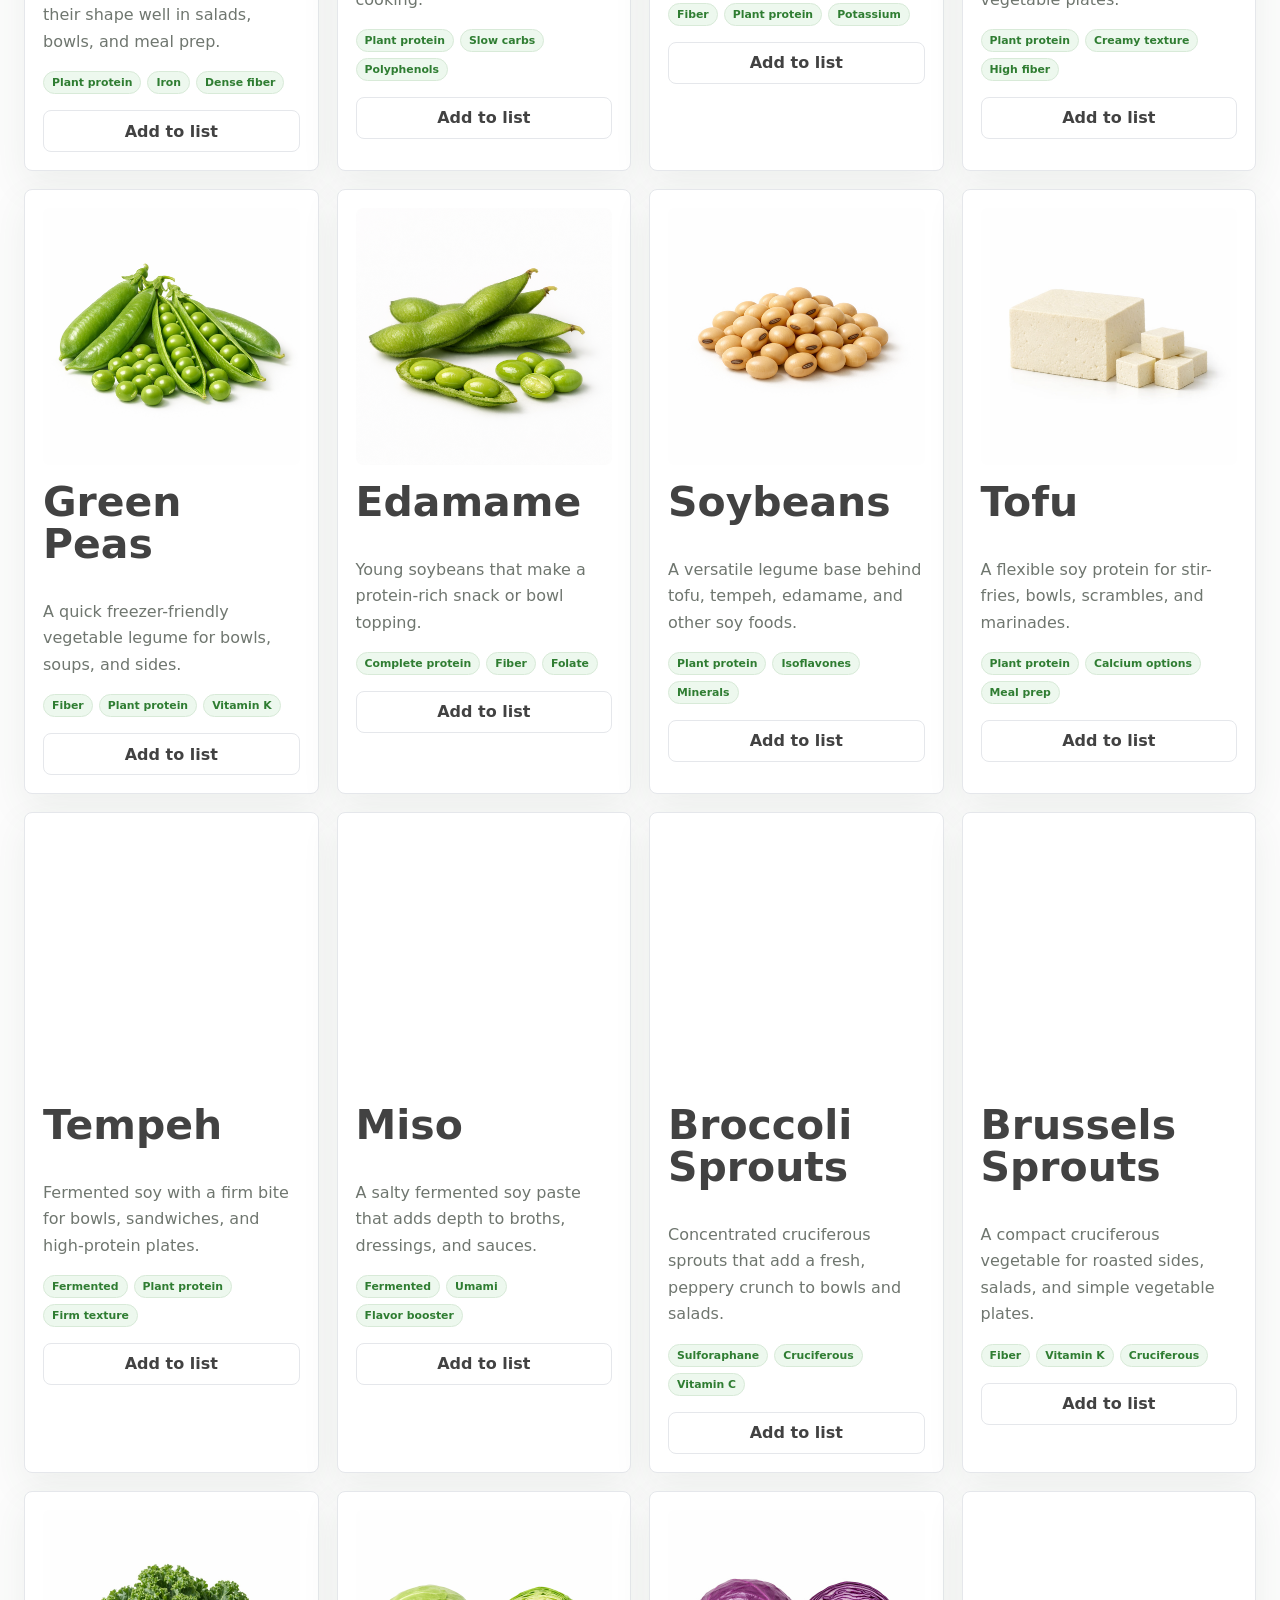
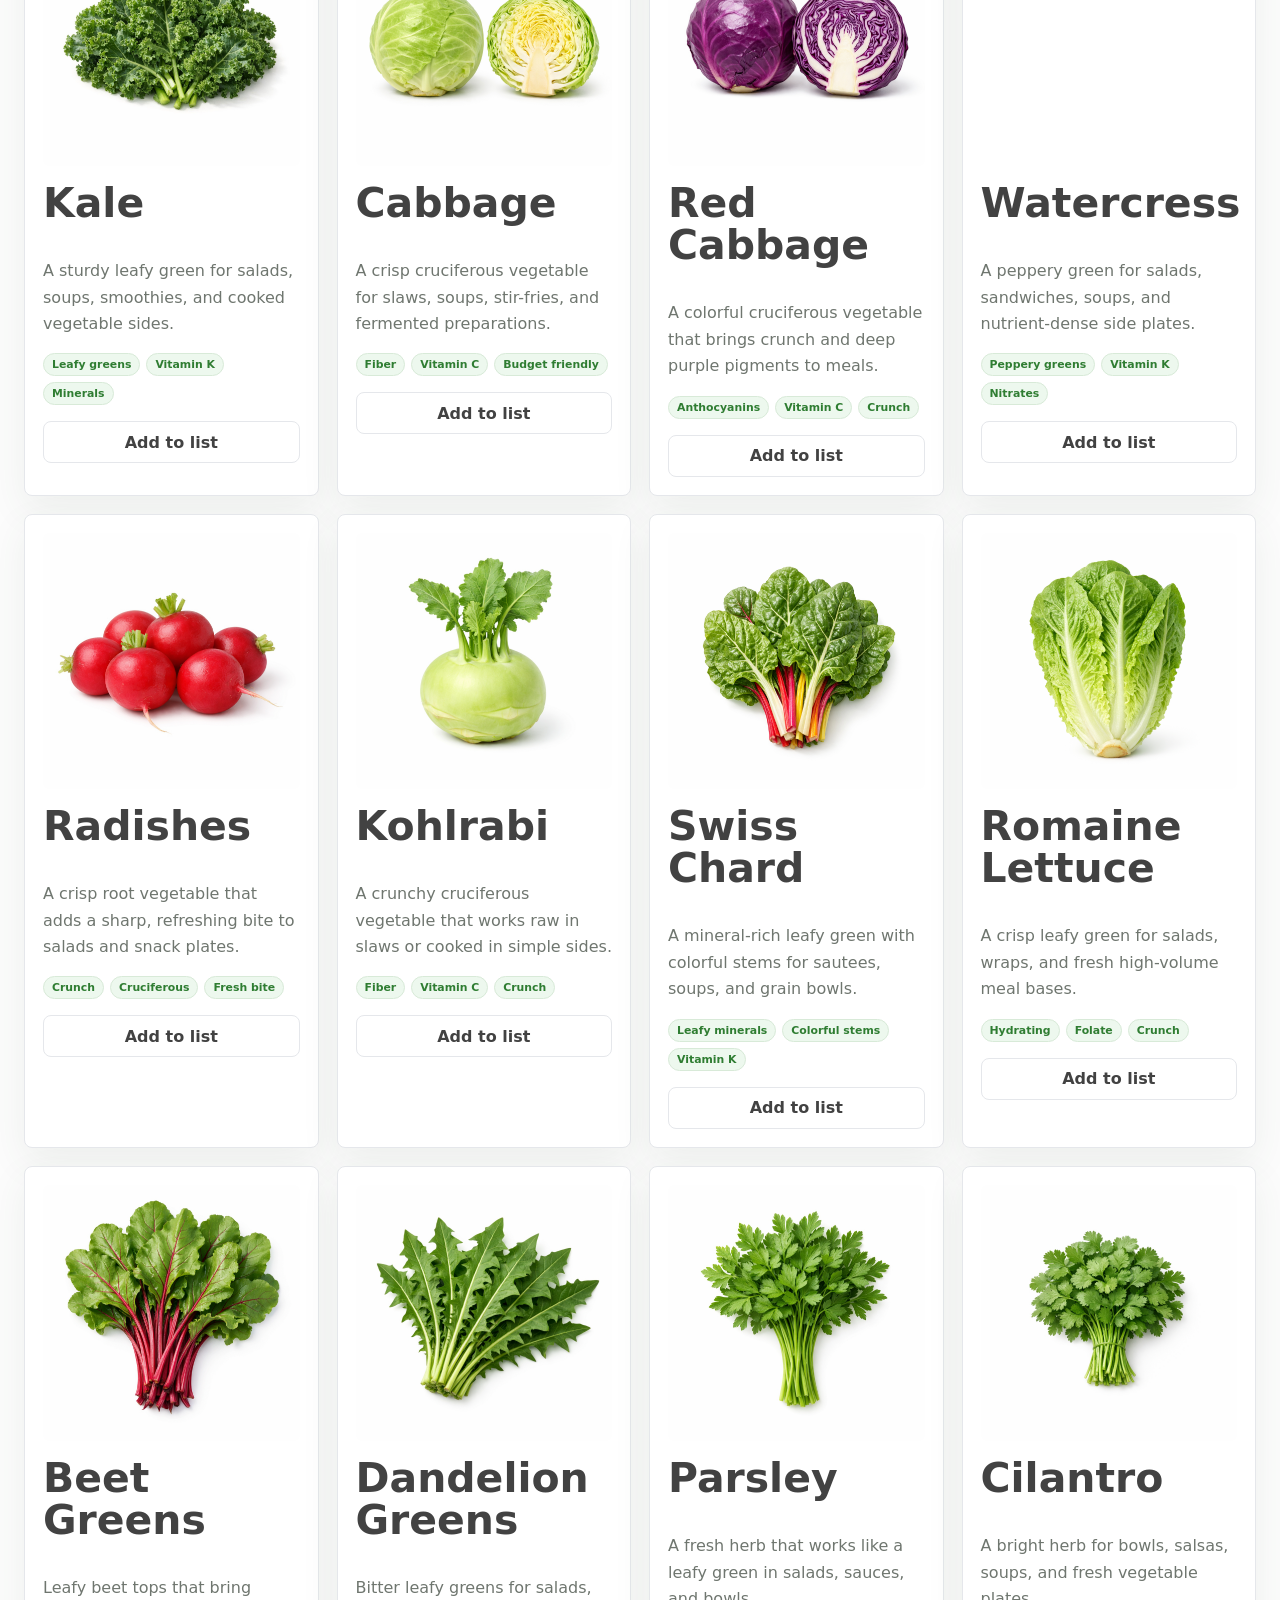
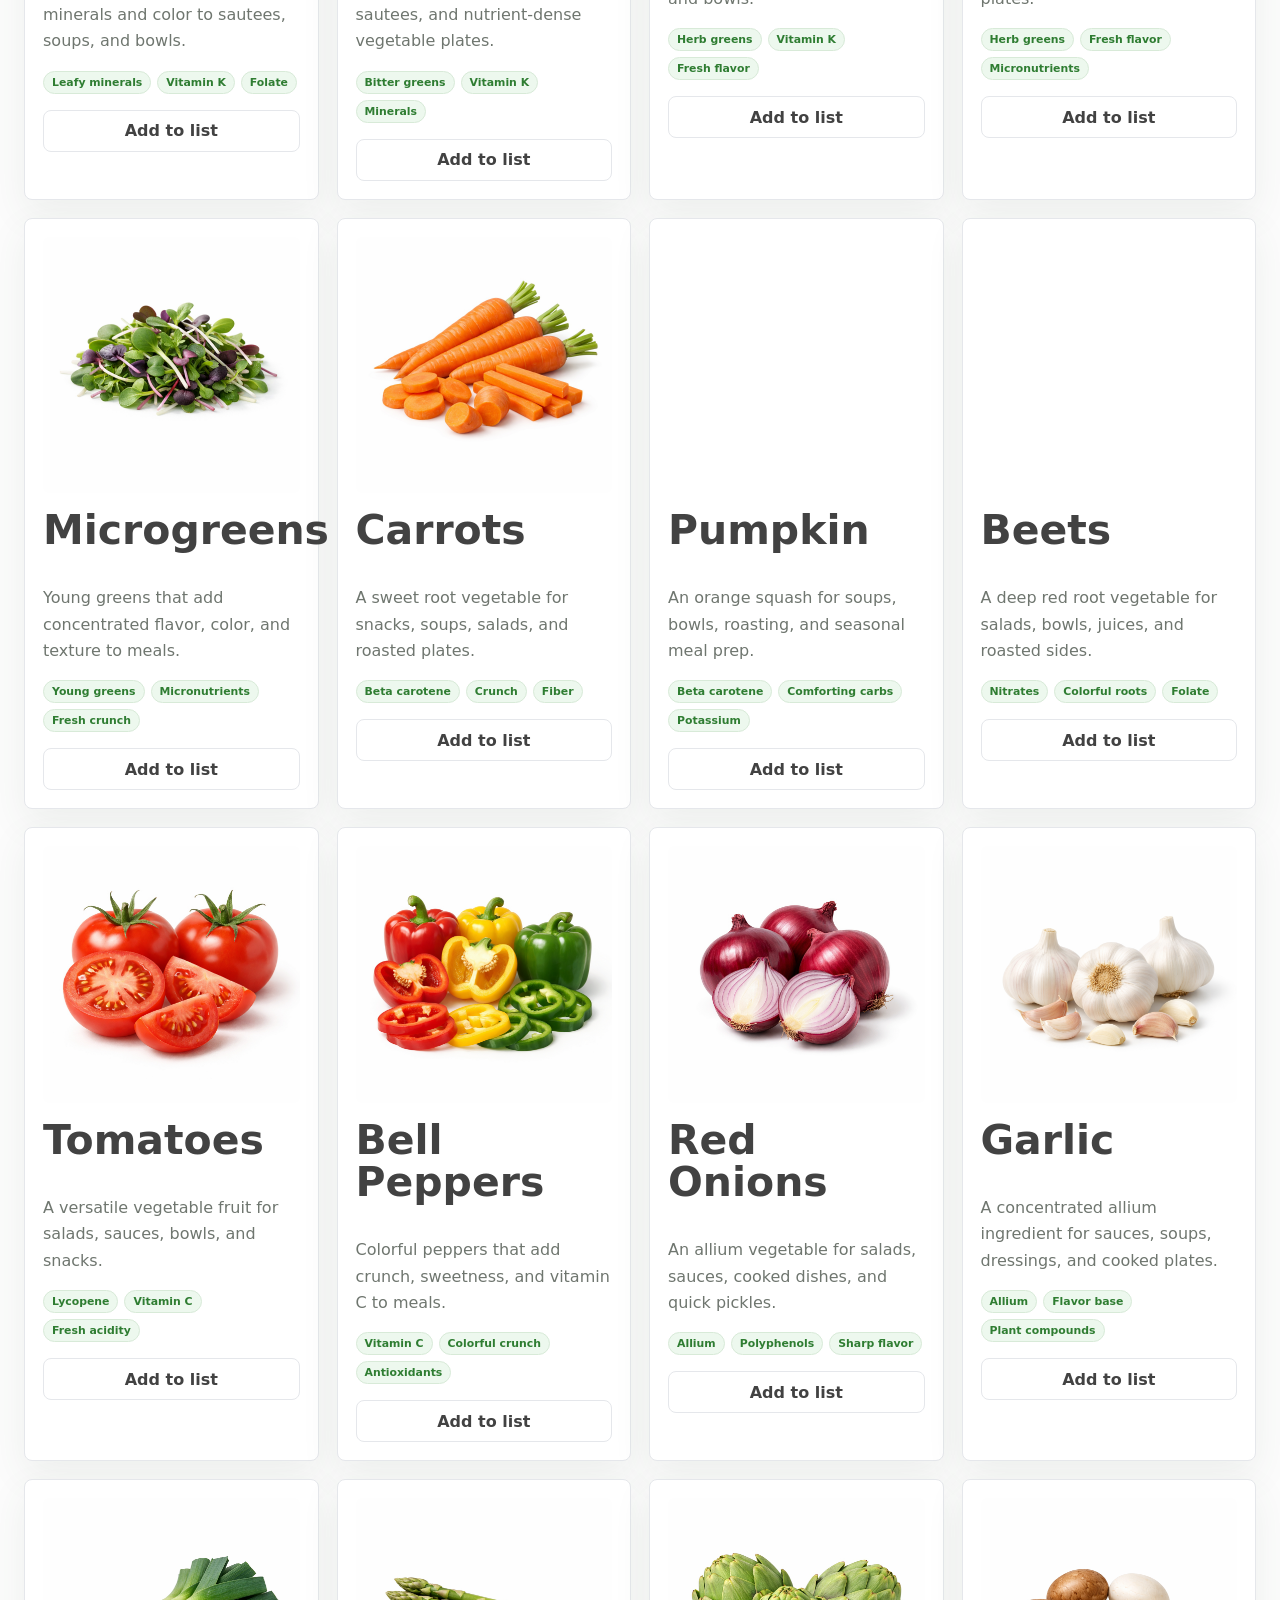
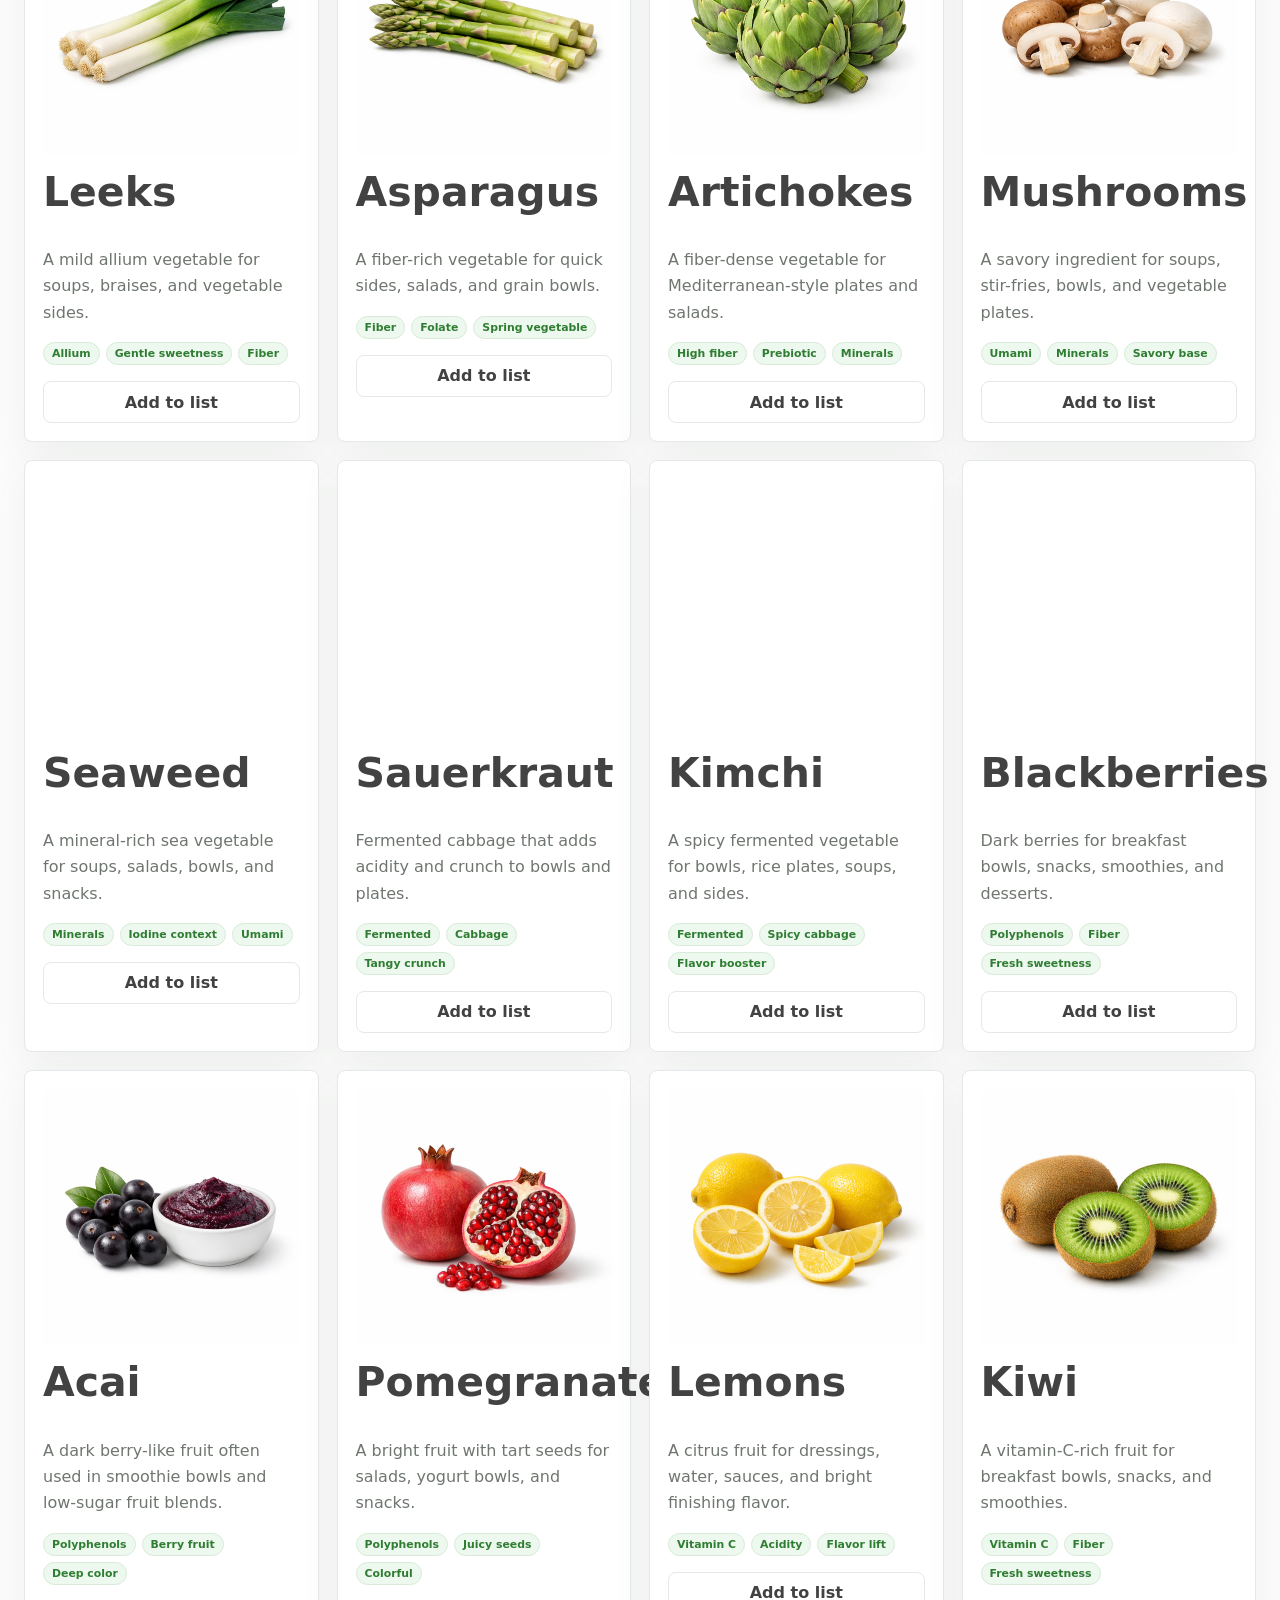
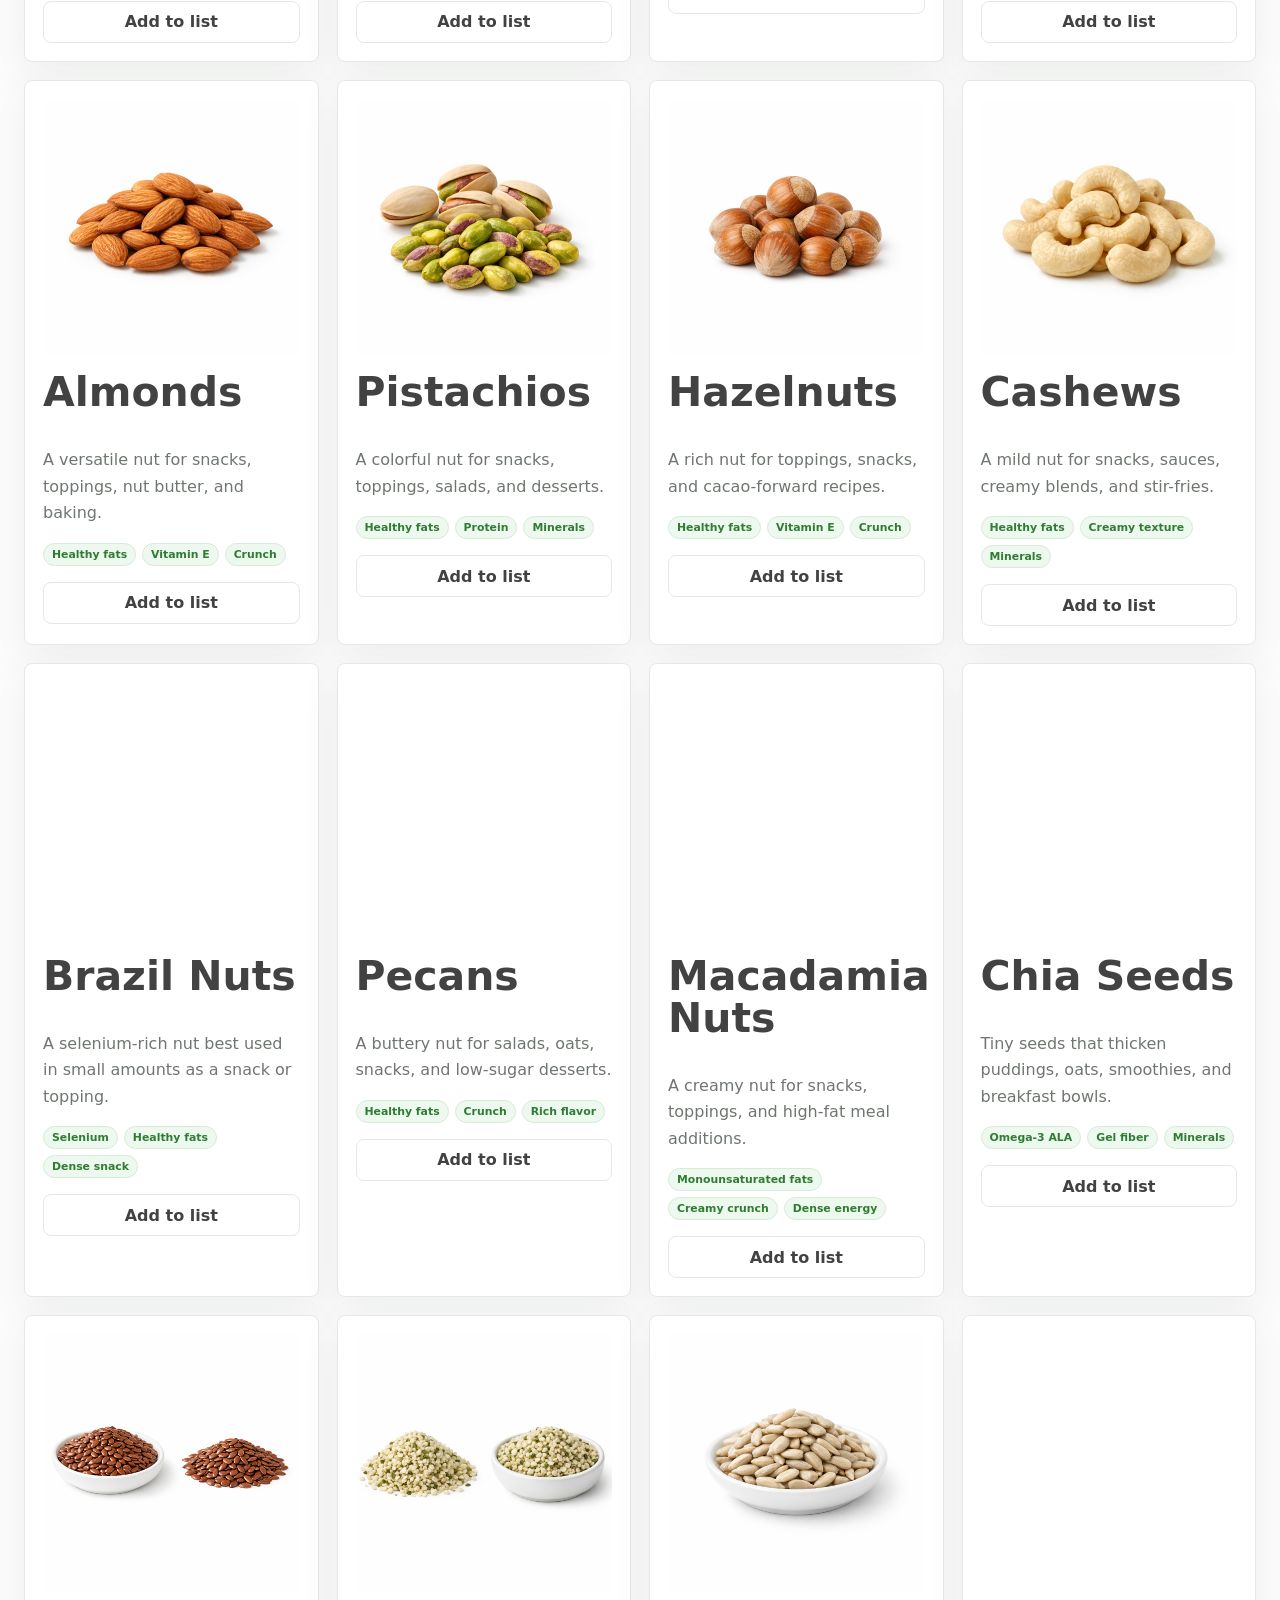
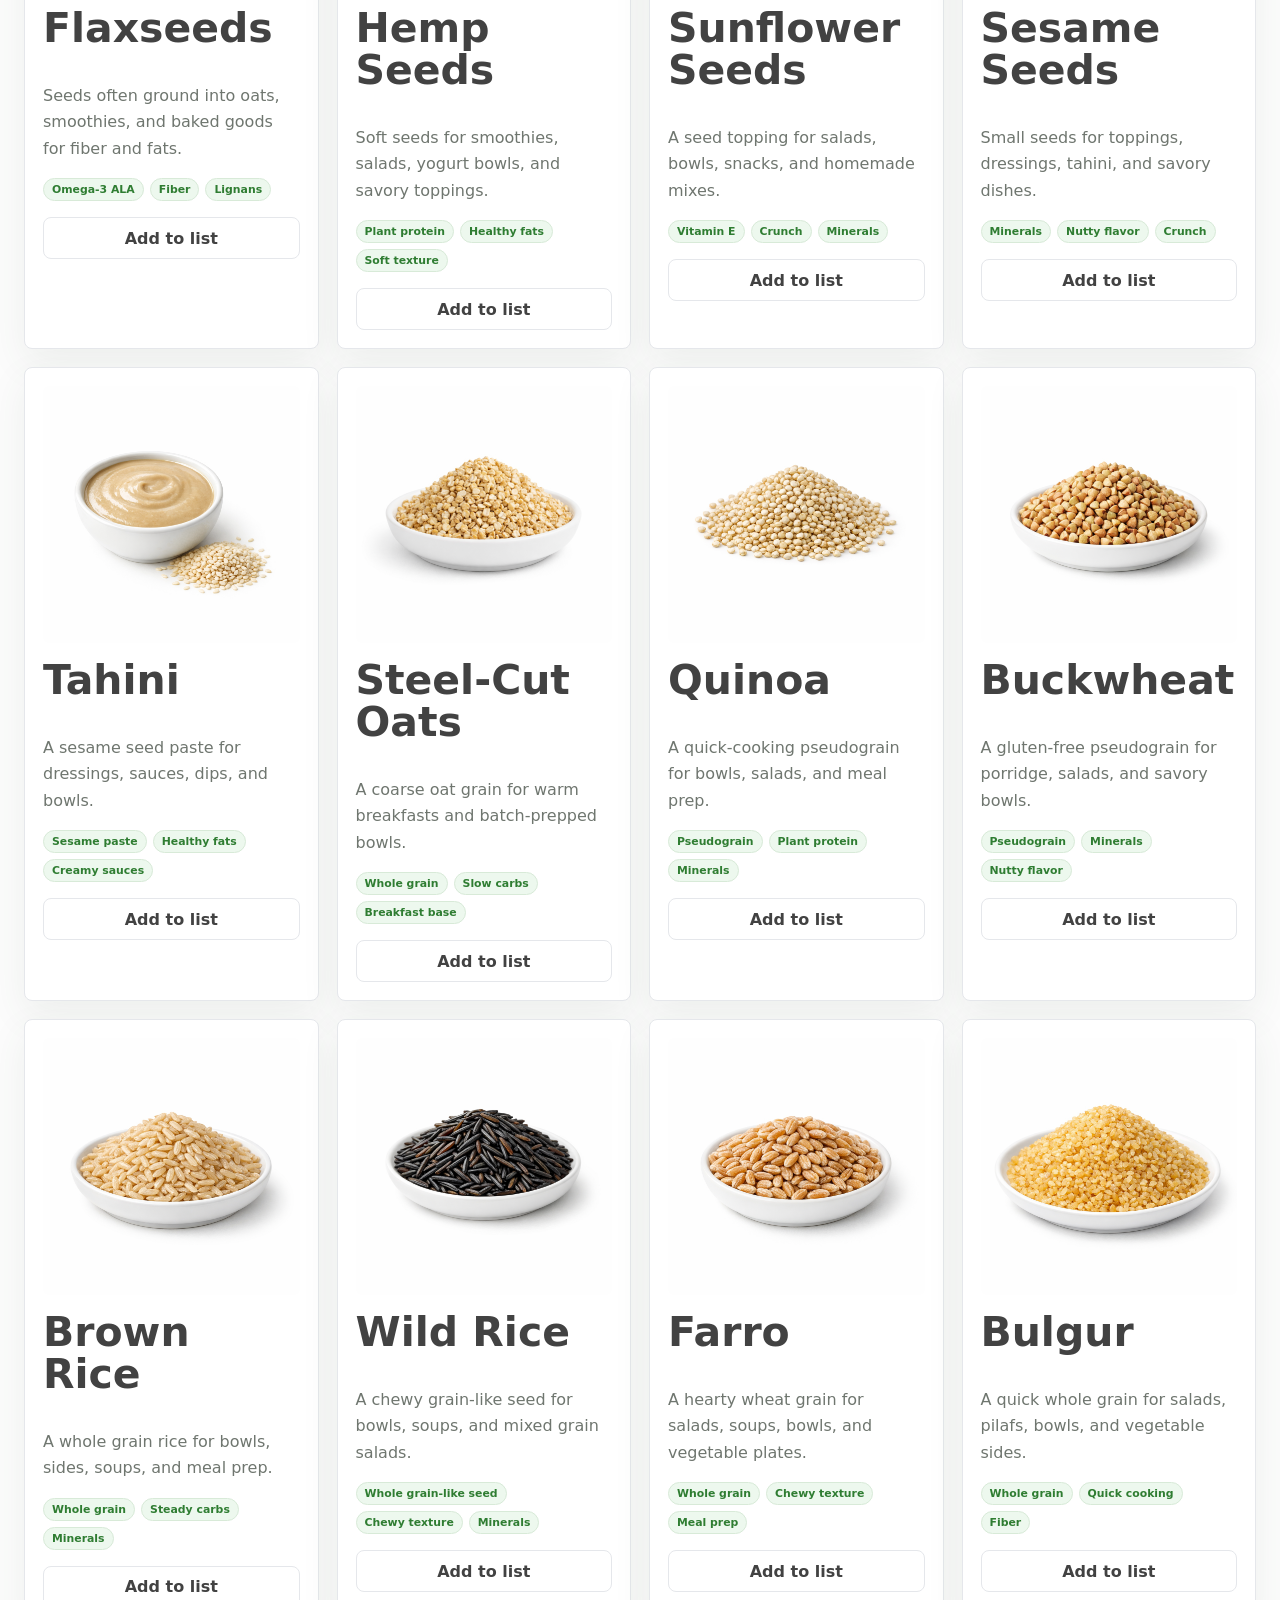
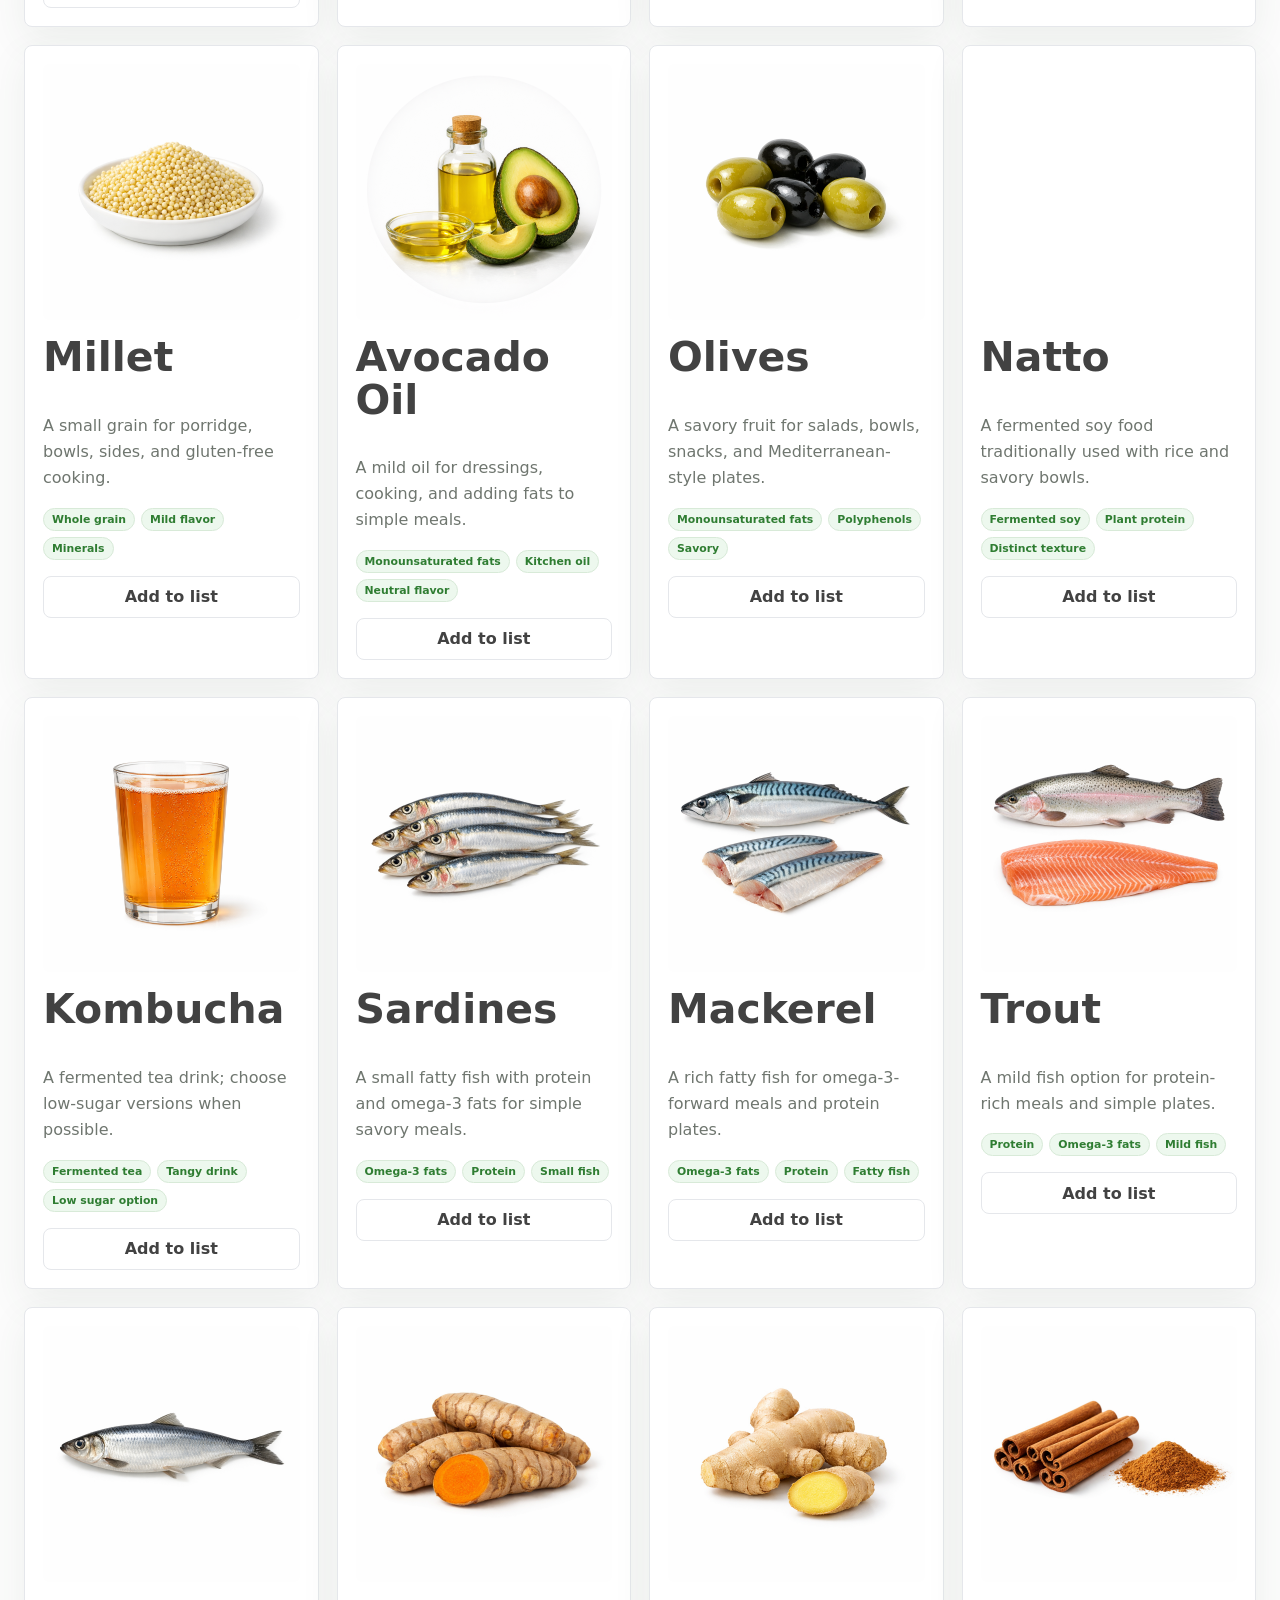
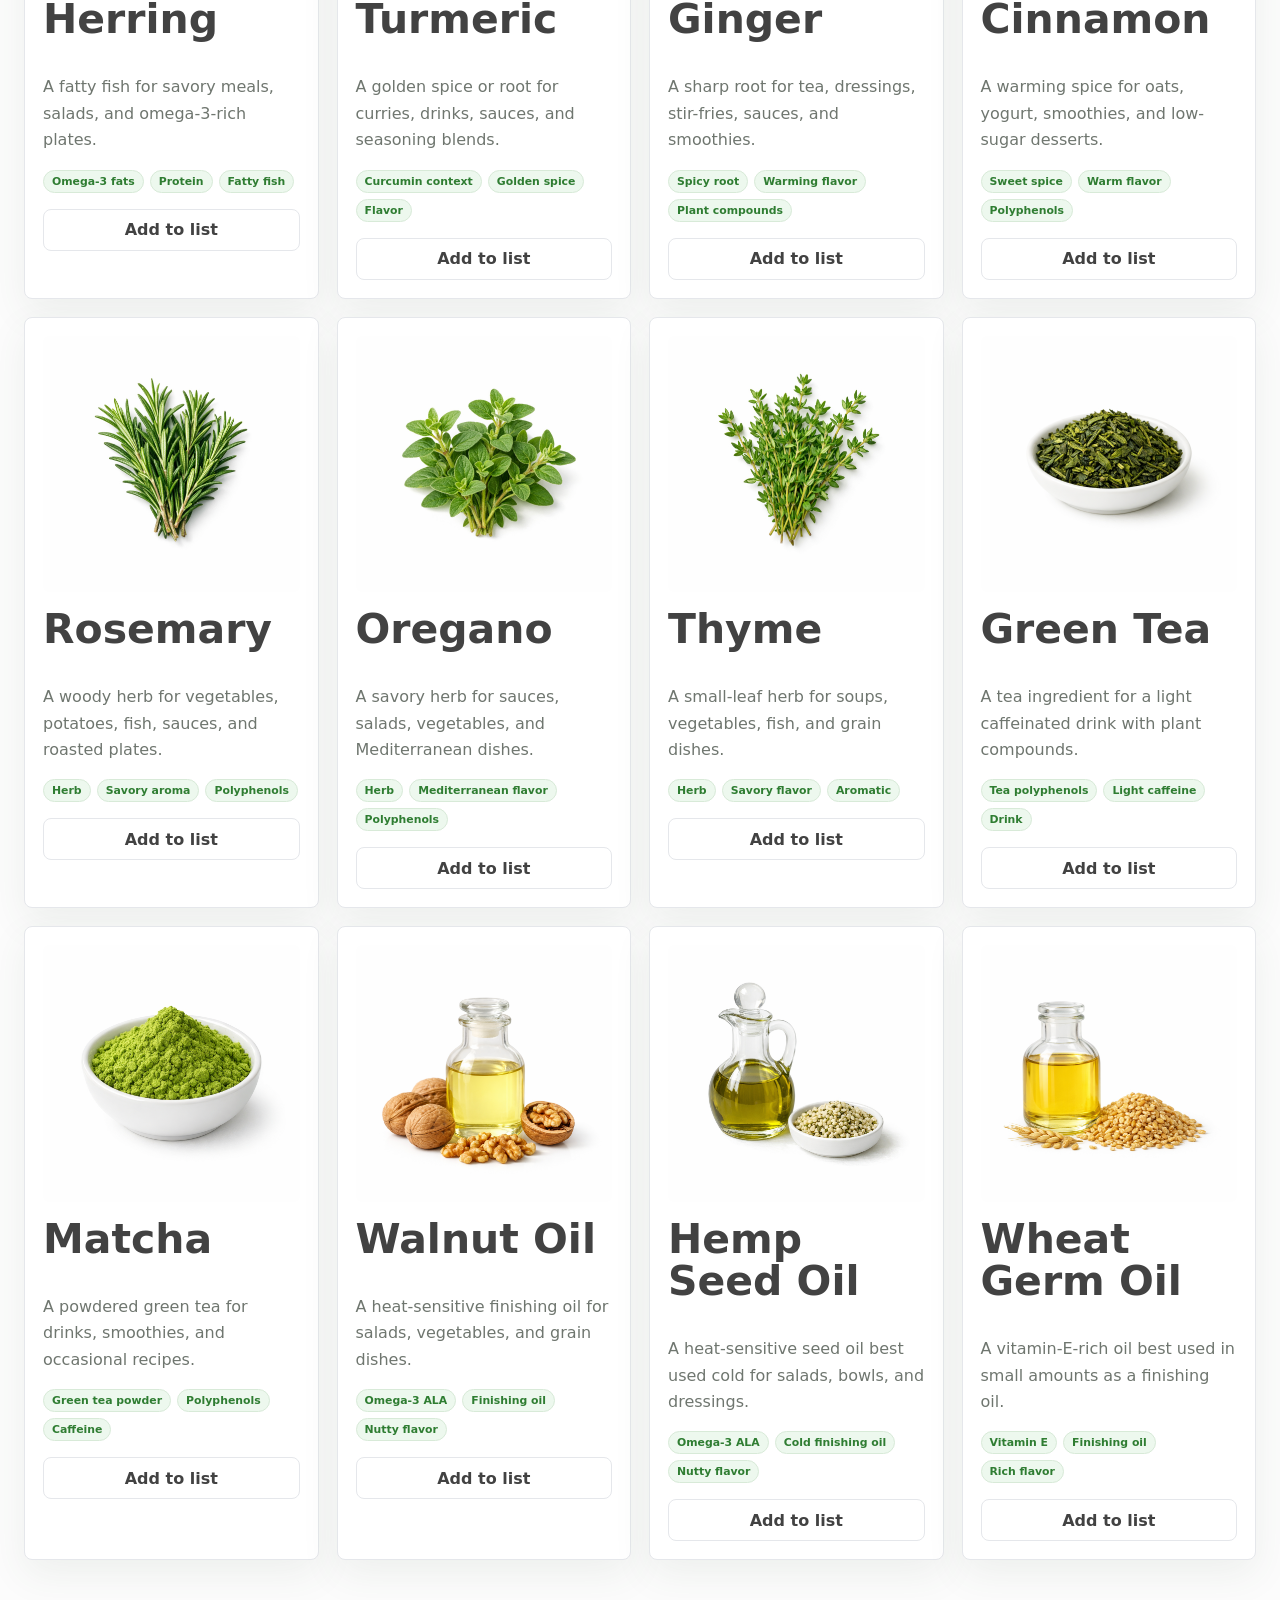
==== commit 527ec1df: "Add legal footer and publishable site updates" ====
--- a/foods.html
+++ b/foods.html
@@ -33,6 +33,14 @@
       </section>
       <section class="catalog-grid" id="food-catalog" aria-label="Superfood catalog"></section>
     </main>
+    <footer class="site-footer">
+      <p>My Superfood is an informational catalog by Tilman Resch, not medical advice.</p>
+      <nav aria-label="Legal links">
+        <a href="/privacy">Privacy Policy</a>
+        <a href="/terms">Terms</a>
+        <a href="/imprint">Imprint</a>
+      </nav>
+    </footer>
     <script src="script.js"></script>
   </body>
 </html>
--- a/styles.css
+++ b/styles.css
@@ -27,6 +27,9 @@
   margin: 0;
   background: var(--paper);
   color: var(--ink);
+  display: flex;
+  flex-direction: column;
+  min-height: 100vh;
 }
 
 a {
@@ -102,7 +105,95 @@
 }
 
 .app-shell {
+  flex: 1;
   min-height: calc(100vh - 62px);
+}
+
+.page-shell {
+  flex: 1;
+}
+
+.site-footer {
+  align-items: center;
+  background: rgba(255, 255, 255, 0.92);
+  border-top: 1px solid var(--line);
+  color: var(--muted);
+  display: flex;
+  flex-wrap: wrap;
+  gap: 14px 24px;
+  justify-content: space-between;
+  padding: 18px max(18px, calc((100vw - 1280px) / 2 + 24px));
+}
+
+.site-footer p {
+  font-size: 0.84rem;
+  font-weight: 650;
+  line-height: 1.45;
+  margin: 0;
+}
+
+.site-footer nav {
+  align-items: center;
+  display: flex;
+  flex-wrap: wrap;
+  gap: 10px;
+}
+
+.site-footer a {
+  border-radius: 999px;
+  color: #596359;
+  font-size: 0.82rem;
+  font-weight: 750;
+  padding: 7px 10px;
+}
+
+.site-footer a.active,
+.site-footer a:hover {
+  background: var(--mint);
+  color: var(--leaf-dark);
+}
+
+.legal-page {
+  max-width: 980px;
+}
+
+.legal-card {
+  background: var(--surface);
+  border: 1px solid var(--line);
+  border-radius: 14px;
+  box-shadow: var(--shadow-soft);
+  color: var(--ink);
+  line-height: 1.7;
+  padding: clamp(22px, 4vw, 36px);
+}
+
+.legal-card + .legal-card {
+  margin-top: 18px;
+}
+
+.legal-card h2 {
+  color: var(--ink);
+  font-size: 1.08rem;
+  margin: 1.8rem 0 0.35rem;
+}
+
+.legal-card h2:first-child {
+  margin-top: 0;
+}
+
+.legal-card p {
+  color: var(--muted);
+  margin: 0 0 0.95rem;
+}
+
+.legal-card a {
+  color: var(--leaf-dark);
+  font-weight: 800;
+}
+
+.legal-notice {
+  background: #f4fbf5;
+  border-color: #cce9d0;
 }
 
 .lumina-dashboard-shell {
@@ -337,23 +428,63 @@
   user-select: none;
 }
 
+.food-orbit::before {
+  background:
+    linear-gradient(90deg, rgba(252, 252, 252, 0.52), rgba(252, 252, 252, 0) 8%, rgba(252, 252, 252, 0) 92%, rgba(252, 252, 252, 0.52)),
+    linear-gradient(180deg, rgba(252, 252, 252, 0.5), rgba(252, 252, 252, 0) 10%, rgba(252, 252, 252, 0) 92%, rgba(252, 252, 252, 0.34));
+  content: "";
+  inset: 0;
+  pointer-events: none;
+  position: absolute;
+  z-index: 9;
+}
+
 .food-orbit.is-panning {
   cursor: grabbing;
 }
 
+.diet-toggle {
+  align-items: center;
+  background: rgba(255, 255, 255, 0.92);
+  border: 1px solid var(--line);
+  border-radius: 999px;
+  box-shadow: 0 12px 34px rgba(65, 86, 70, 0.09);
+  display: inline-flex;
+  gap: 4px;
+  padding: 6px;
+  position: absolute;
+  right: clamp(18px, 4vw, 64px);
+  top: 18px;
+  z-index: 15;
+}
+
+.diet-toggle-button {
+  background: transparent;
+  border: 0;
+  border-radius: 999px;
+  color: var(--muted);
+  cursor: pointer;
+  font-size: 0.84rem;
+  font-weight: 800;
+  padding: 8px 12px;
+  white-space: nowrap;
+}
+
+.diet-toggle-button:hover {
+  transform: translateY(-1px);
+}
+
+.diet-toggle-button.active {
+  background: var(--leaf);
+  color: white;
+}
+
 .food-cloud {
-  display: grid;
-  gap: 0;
-  grid-auto-rows: var(--bubble-cell, 168px);
-  grid-template-columns: repeat(var(--cloud-columns, 6), var(--bubble-cell, 168px));
-  height: max-content;
   left: 0;
   position: absolute;
-  place-items: center;
   top: 0;
   transform: translate3d(0, 0, 0);
   transition: transform 140ms ease-out;
-  width: max-content;
   will-change: transform;
 }
 
@@ -374,8 +505,10 @@
   display: inline-flex;
   height: var(--size);
   justify-content: center;
+  left: var(--bubble-x, 0);
   padding: 3px;
-  position: relative;
+  position: absolute;
+  top: var(--bubble-y, 0);
   transform: scale(1);
   transition: transform 210ms ease, opacity 210ms ease, filter 210ms ease, box-shadow 210ms ease, translate 210ms ease;
   width: var(--size);
@@ -395,23 +528,15 @@
 .food-bubble:hover,
 .food-bubble:focus-visible {
   animation-play-state: paused;
-  box-shadow: 0 34px 86px rgba(37, 70, 42, 0.26);
+  box-shadow: 0 24px 58px rgba(37, 70, 42, 0.22);
   filter: saturate(1.12) contrast(1.03);
-  transform: scale(1.78);
+  transform: scale(1.16);
   z-index: 8;
 }
 
-.food-bubble.is-muted {
-  filter: saturate(0.48) blur(0.5px);
-  opacity: 0.27;
-  translate: 0 12px;
-}
-
-.food-bubble.is-muted:hover,
-.food-bubble.is-muted:focus-visible {
-  filter: saturate(1.12) contrast(1.03);
-  opacity: 1;
-  translate: 0 0;
+.food-bubble.is-featured {
+  border-color: rgba(47, 125, 50, 0.55);
+  box-shadow: 0 22px 54px rgba(47, 125, 50, 0.22);
 }
 
 .bubble-label {
@@ -459,12 +584,18 @@
   box-shadow: var(--shadow);
   cursor: grab;
   padding: 20px;
+  pointer-events: none;
   position: absolute;
   right: clamp(18px, 4vw, 80px);
   top: 128px;
   width: min(300px, calc(100vw - 36px));
   z-index: 12;
   animation: detail-in 240ms ease both;
+}
+
+.detail-card a,
+.detail-card button {
+  pointer-events: auto;
 }
 
 .detail-card.is-dragging {
@@ -615,6 +746,10 @@
   padding: 34px 24px 72px;
 }
 
+.page-shell.legal-page {
+  max-width: 980px;
+}
+
 .page-heading {
   margin-bottom: 34px;
   max-width: 820px;
@@ -738,6 +873,11 @@
   padding: 4px 8px;
 }
 
+.catalog-card .button {
+  margin: 16px 0 0;
+  width: 100%;
+}
+
 .catalog-table .tag {
   font-size: 0.68rem;
   padding: 4px 8px;
@@ -805,14 +945,22 @@
   gap: 8px;
 }
 
-.protocol-stack span {
+.protocol-stack button {
   background: var(--surface);
   border: 1px solid #dceadd;
   border-radius: 999px;
   color: var(--leaf-dark);
+  cursor: pointer;
   font-size: 0.78rem;
   font-weight: 850;
   padding: 6px 10px;
+}
+
+.protocol-stack button:hover,
+.protocol-stack button:focus-visible {
+  background: #edf8ee;
+  border-color: rgba(47, 125, 50, 0.32);
+  transform: translateY(-1px);
 }
 
 .saved-list-browser {
@@ -923,6 +1071,10 @@
   width: 100%;
 }
 
+.catalog-table:has(.empty-table-cell) {
+  min-width: 0;
+}
+
 .catalog-table th,
 .catalog-table td {
   border-bottom: 1px solid var(--line);
@@ -956,6 +1108,10 @@
   color: var(--muted);
   display: block;
   font-size: 0.8rem;
+}
+
+.catalog-table tr {
+  scroll-margin-top: 92px;
 }
 
 .ingredient-link-list {
@@ -1308,6 +1464,15 @@
 
   .bubble-stage {
     padding-bottom: 180px;
+    padding-top: 68px;
+  }
+
+  .diet-toggle {
+    border-radius: 8px;
+    left: 18px;
+    justify-content: center;
+    right: 18px;
+    top: 14px;
   }
 
   .food-orbit {
@@ -1328,10 +1493,6 @@
   .food-bubble:hover,
   .food-bubble:focus-visible {
     transform: scale(1.04);
-  }
-
-  .food-bubble.is-muted {
-    translate: 0 8px;
   }
 
   .bubble-label {
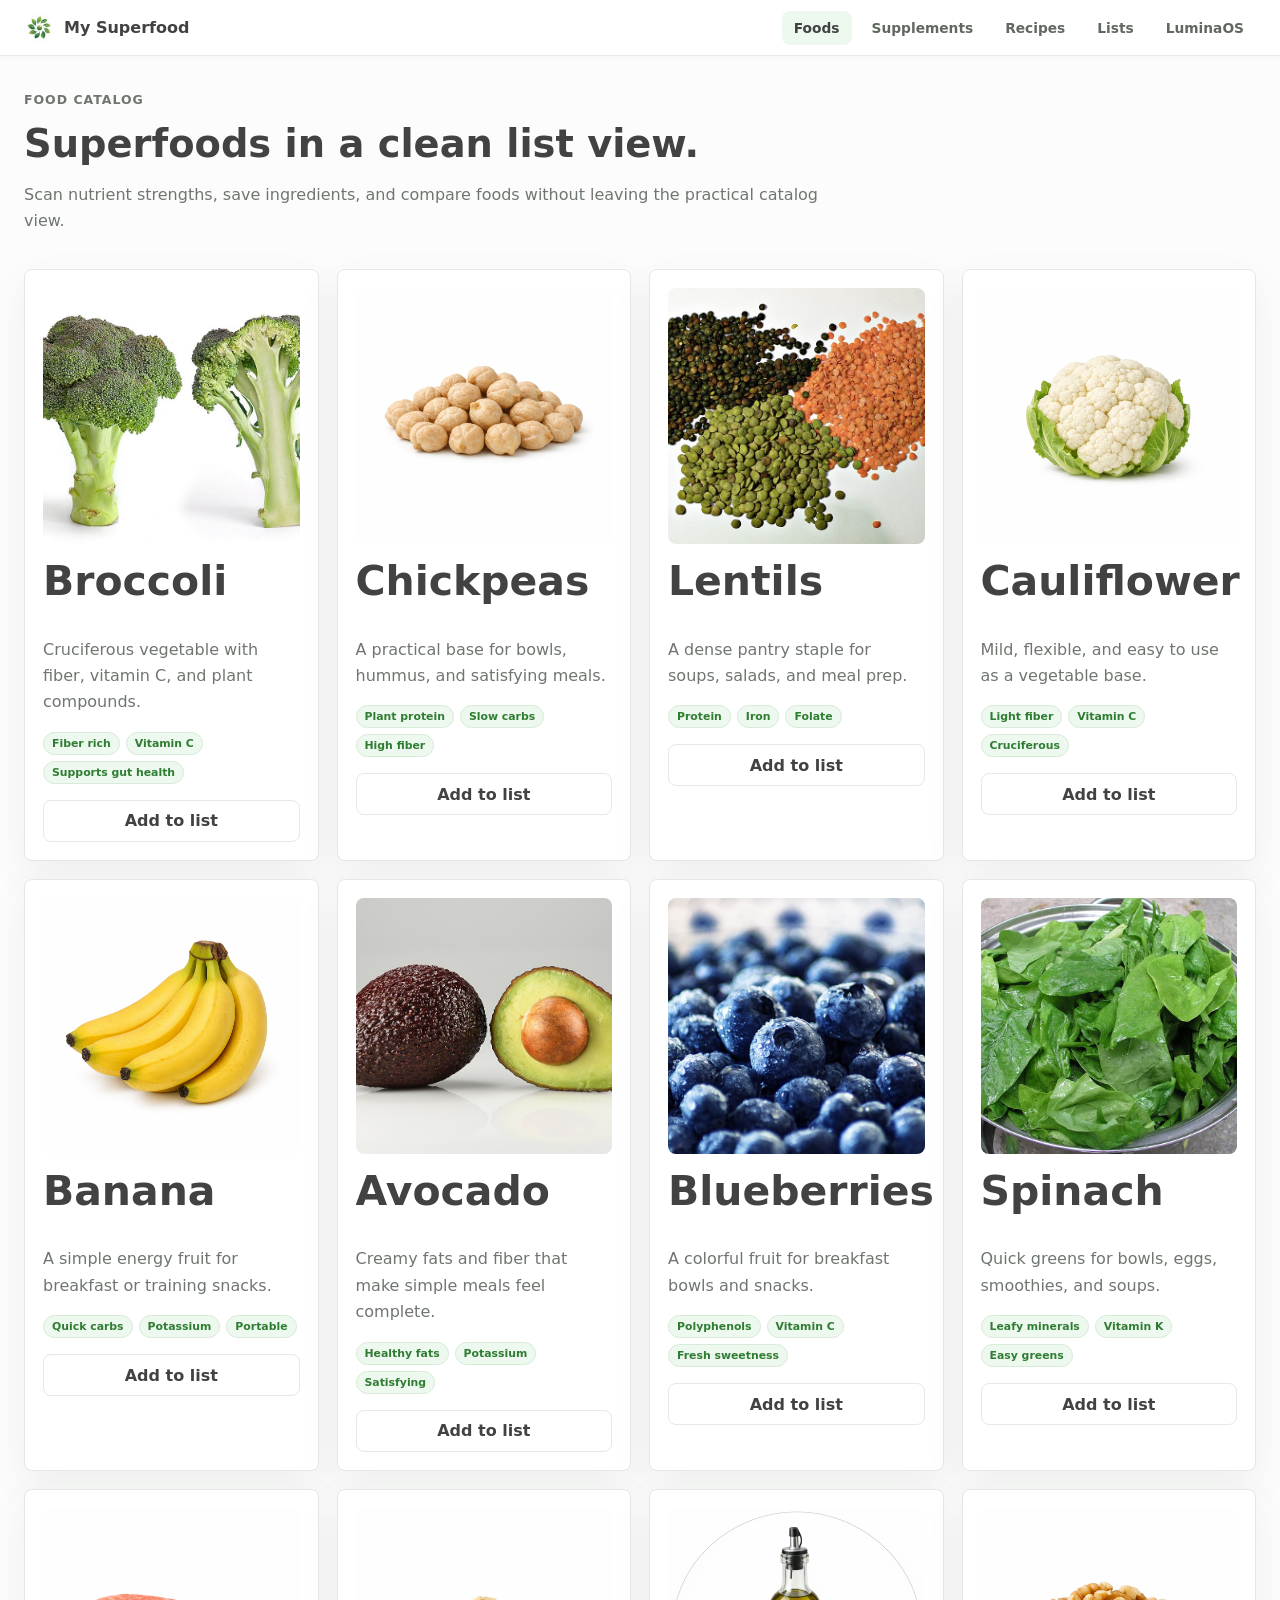
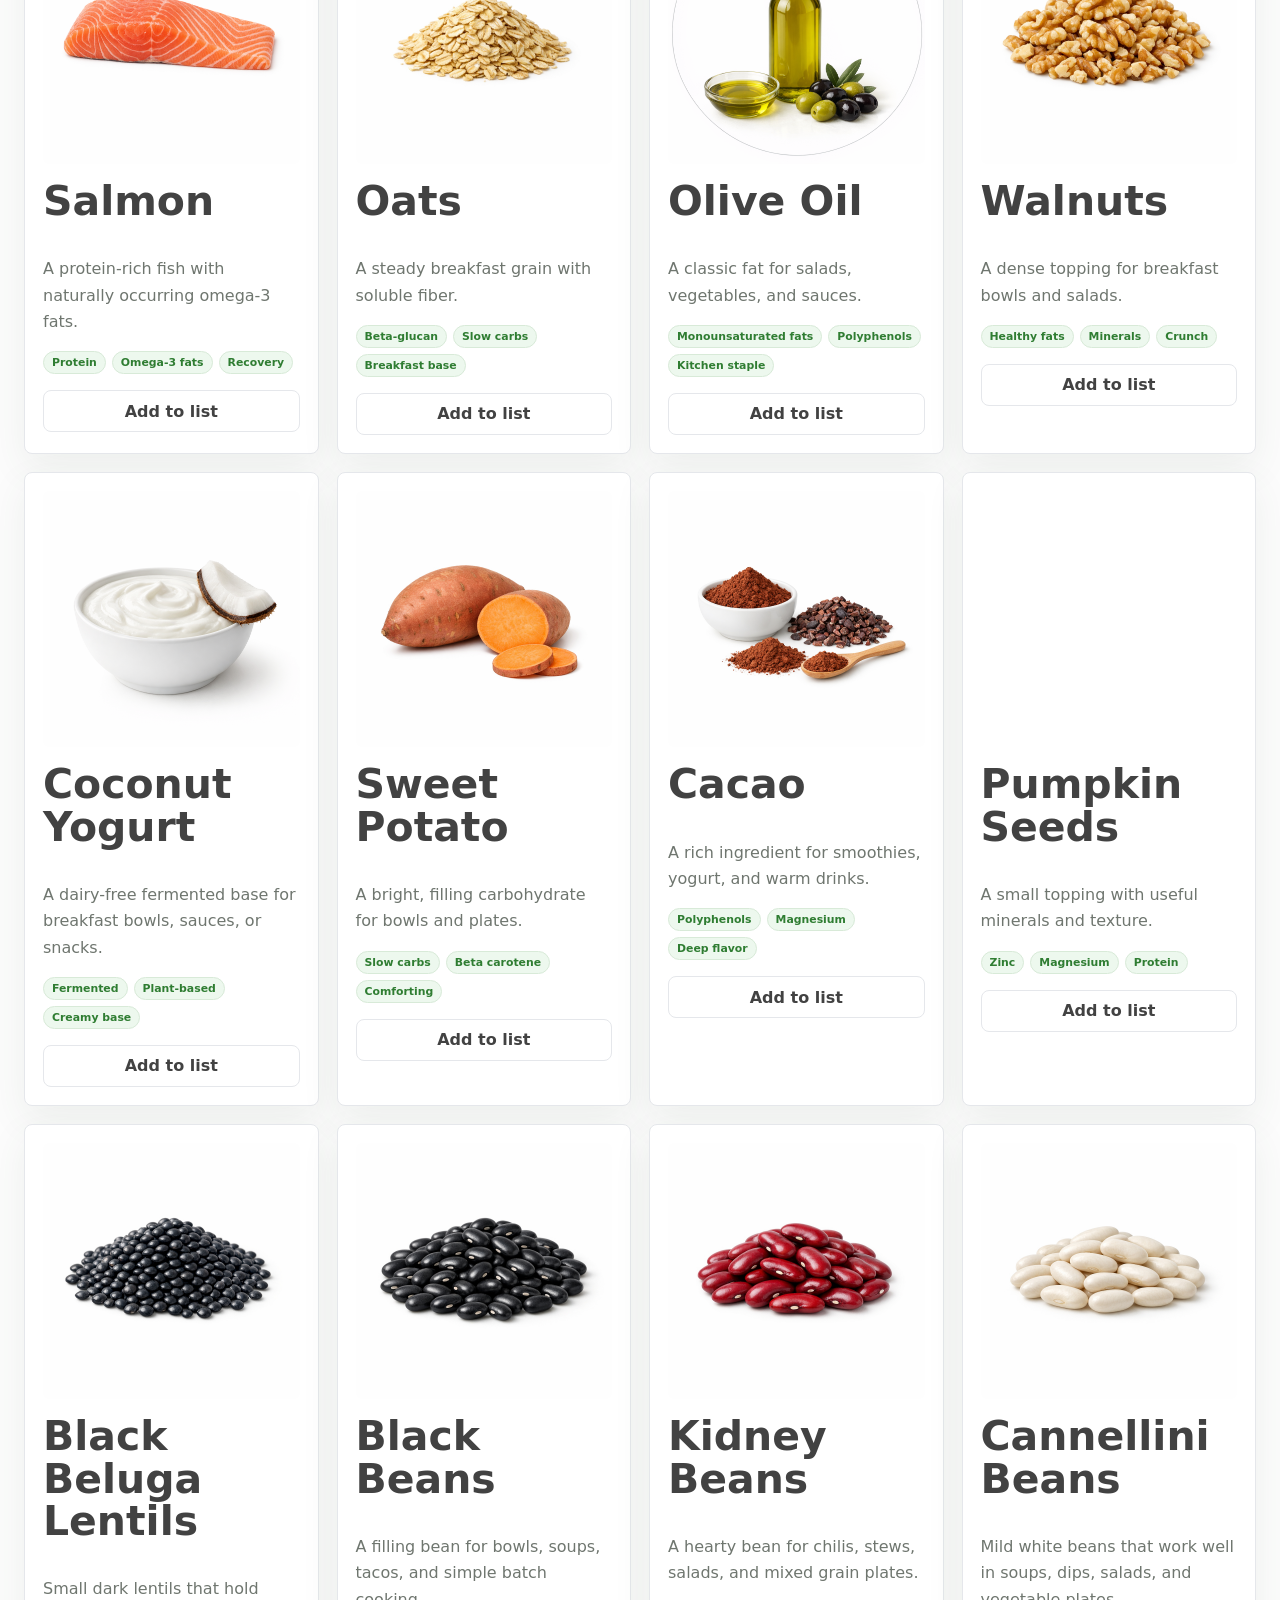
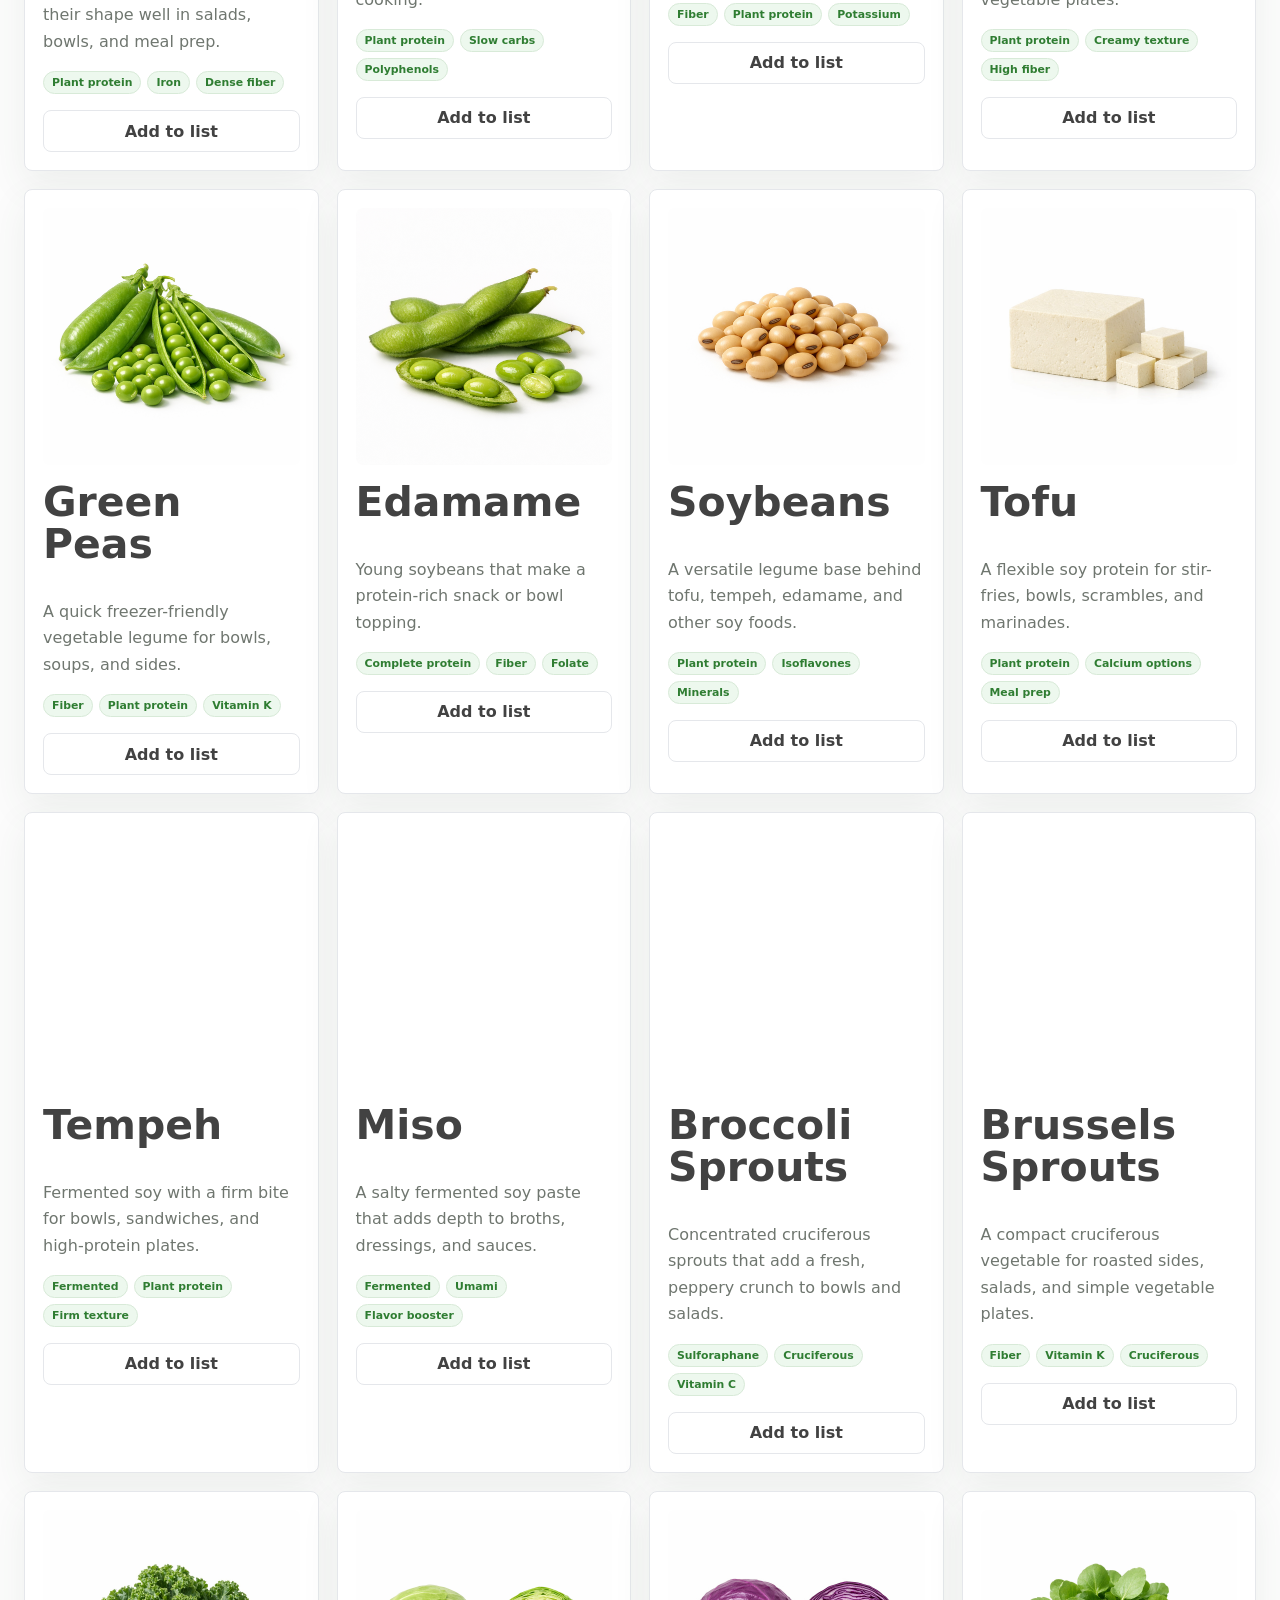
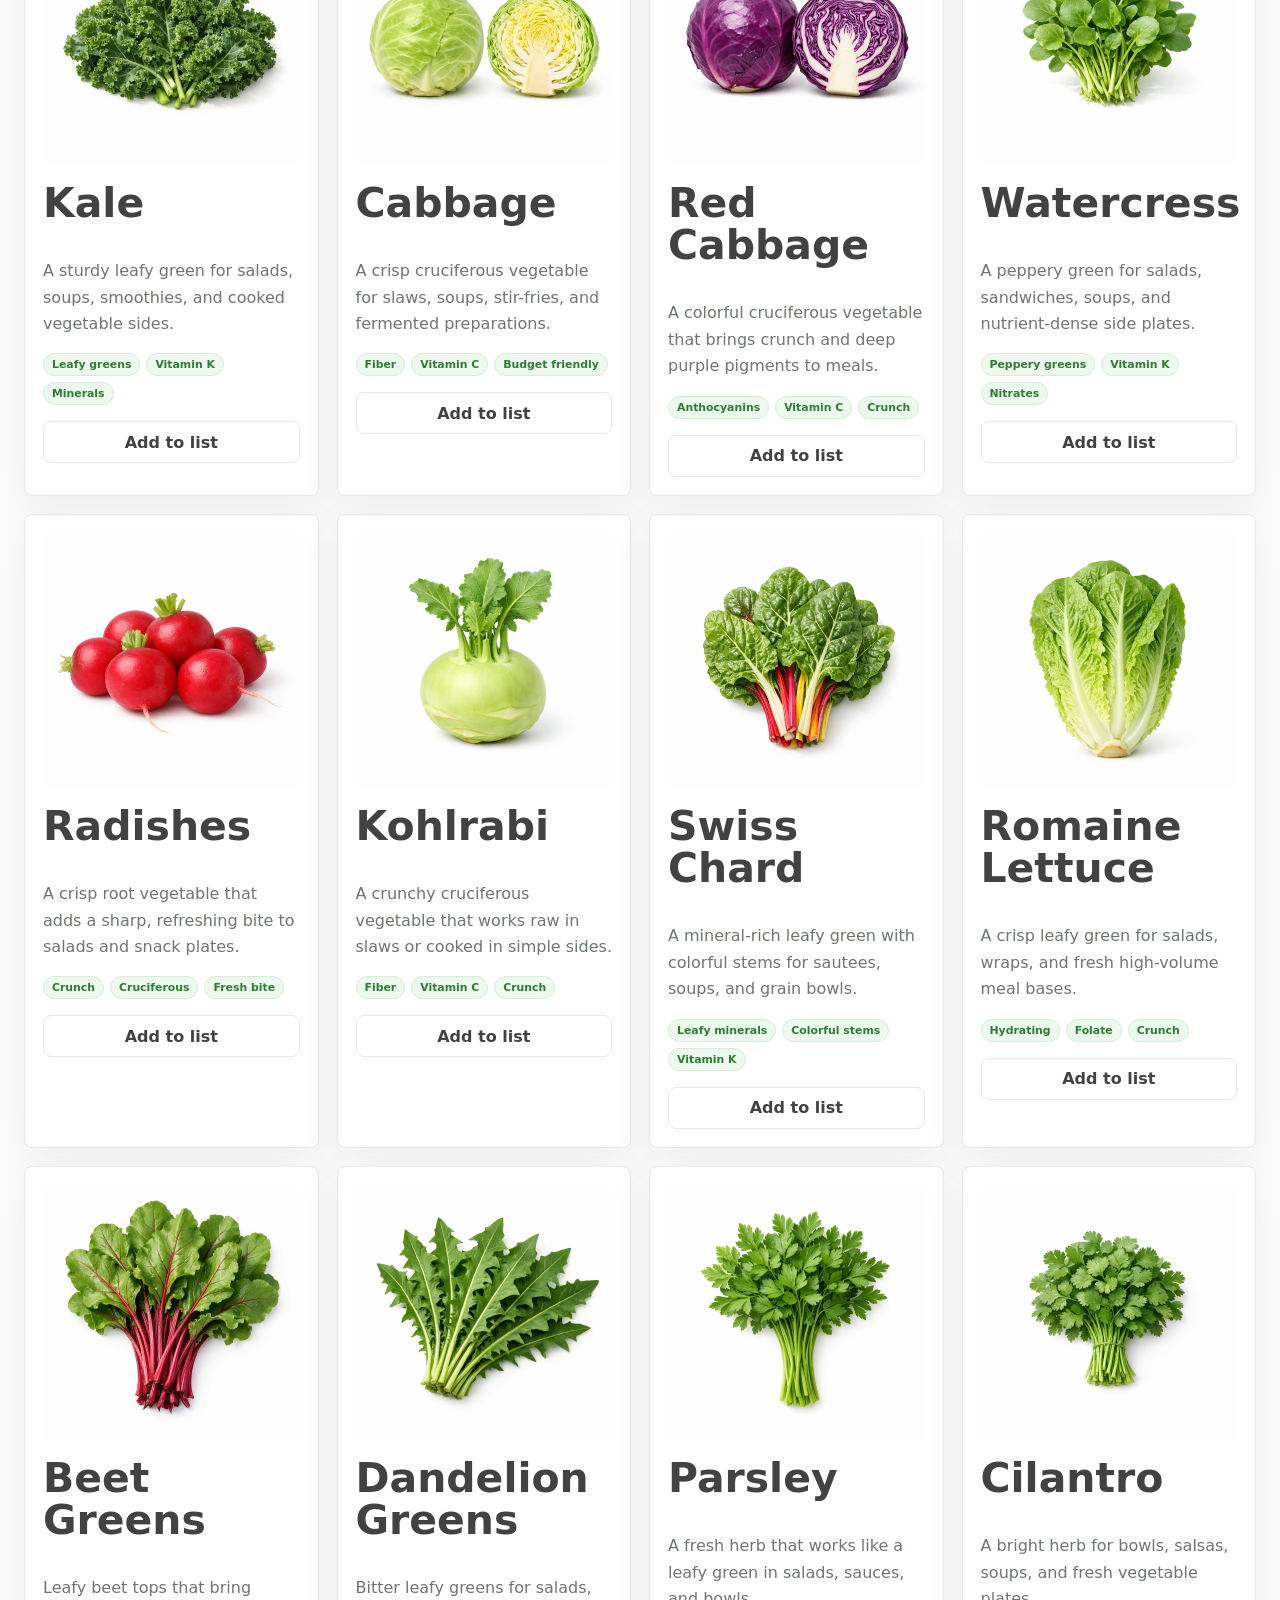
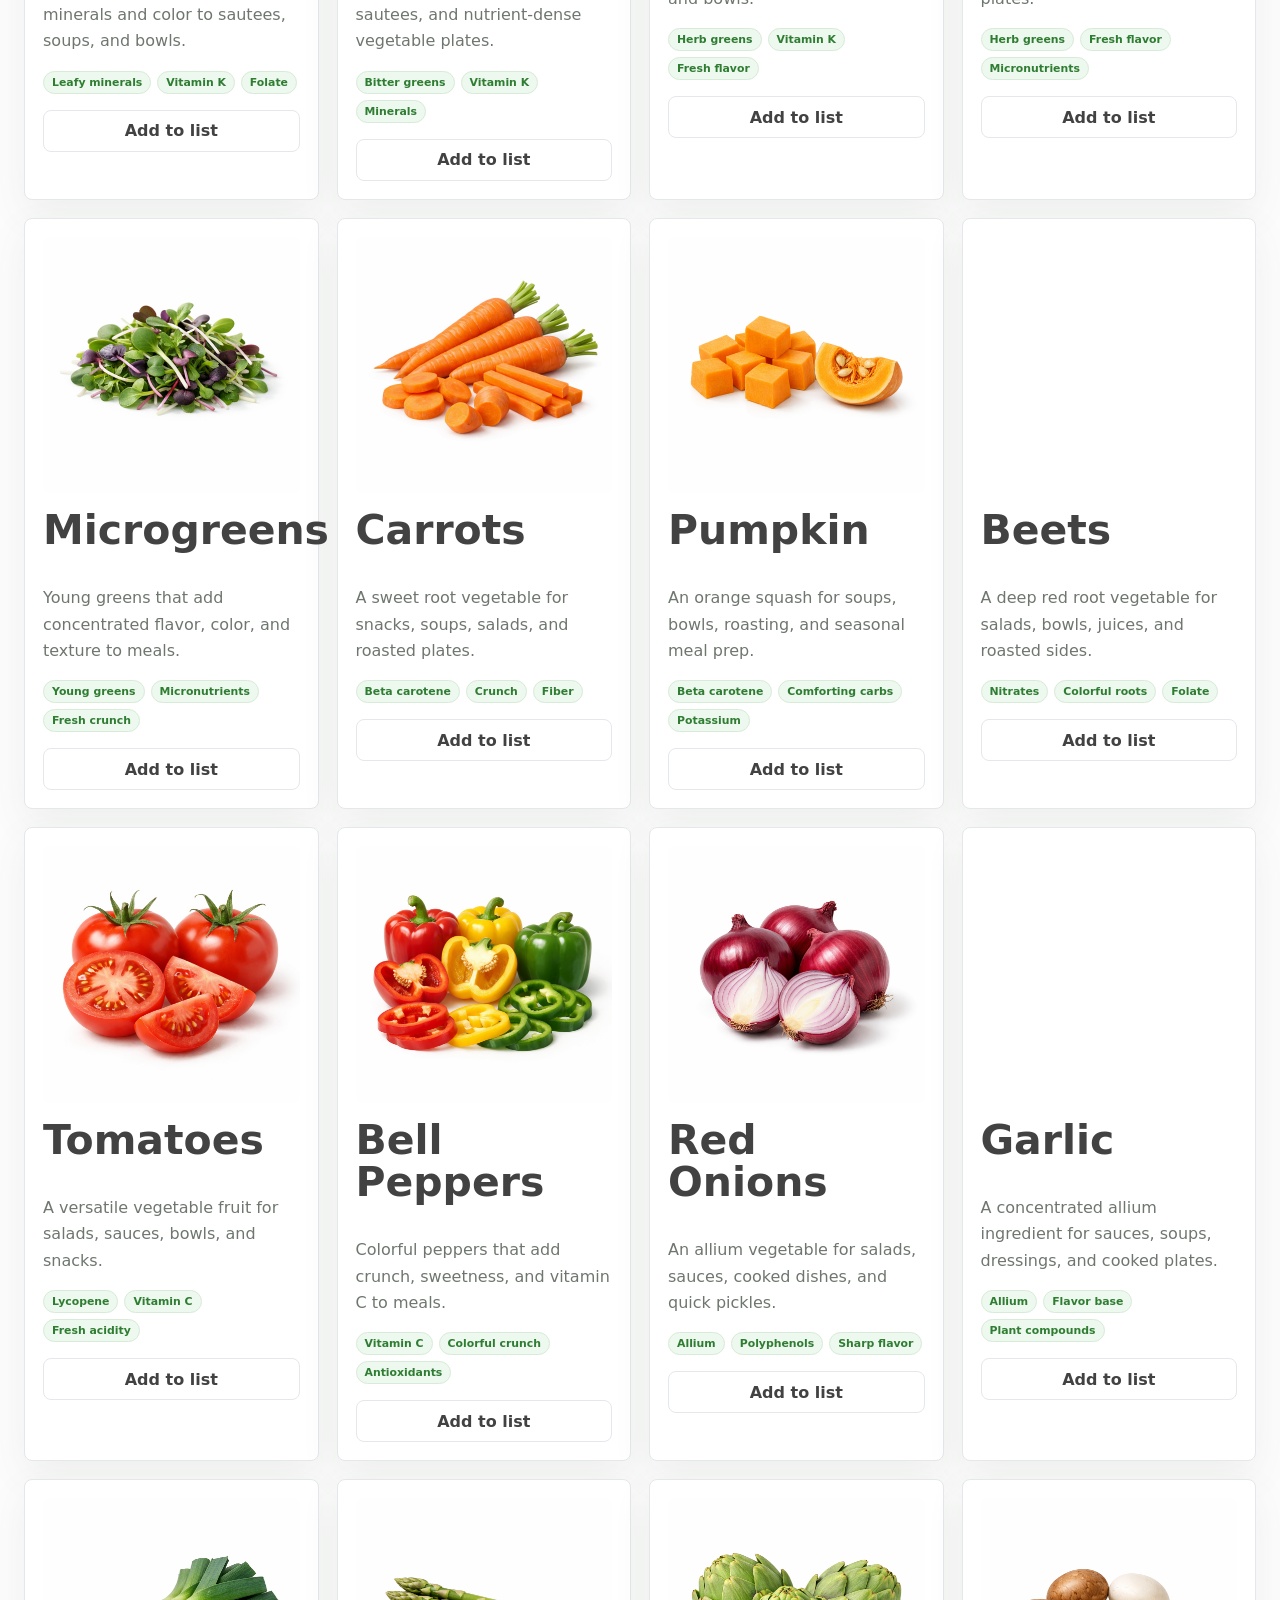
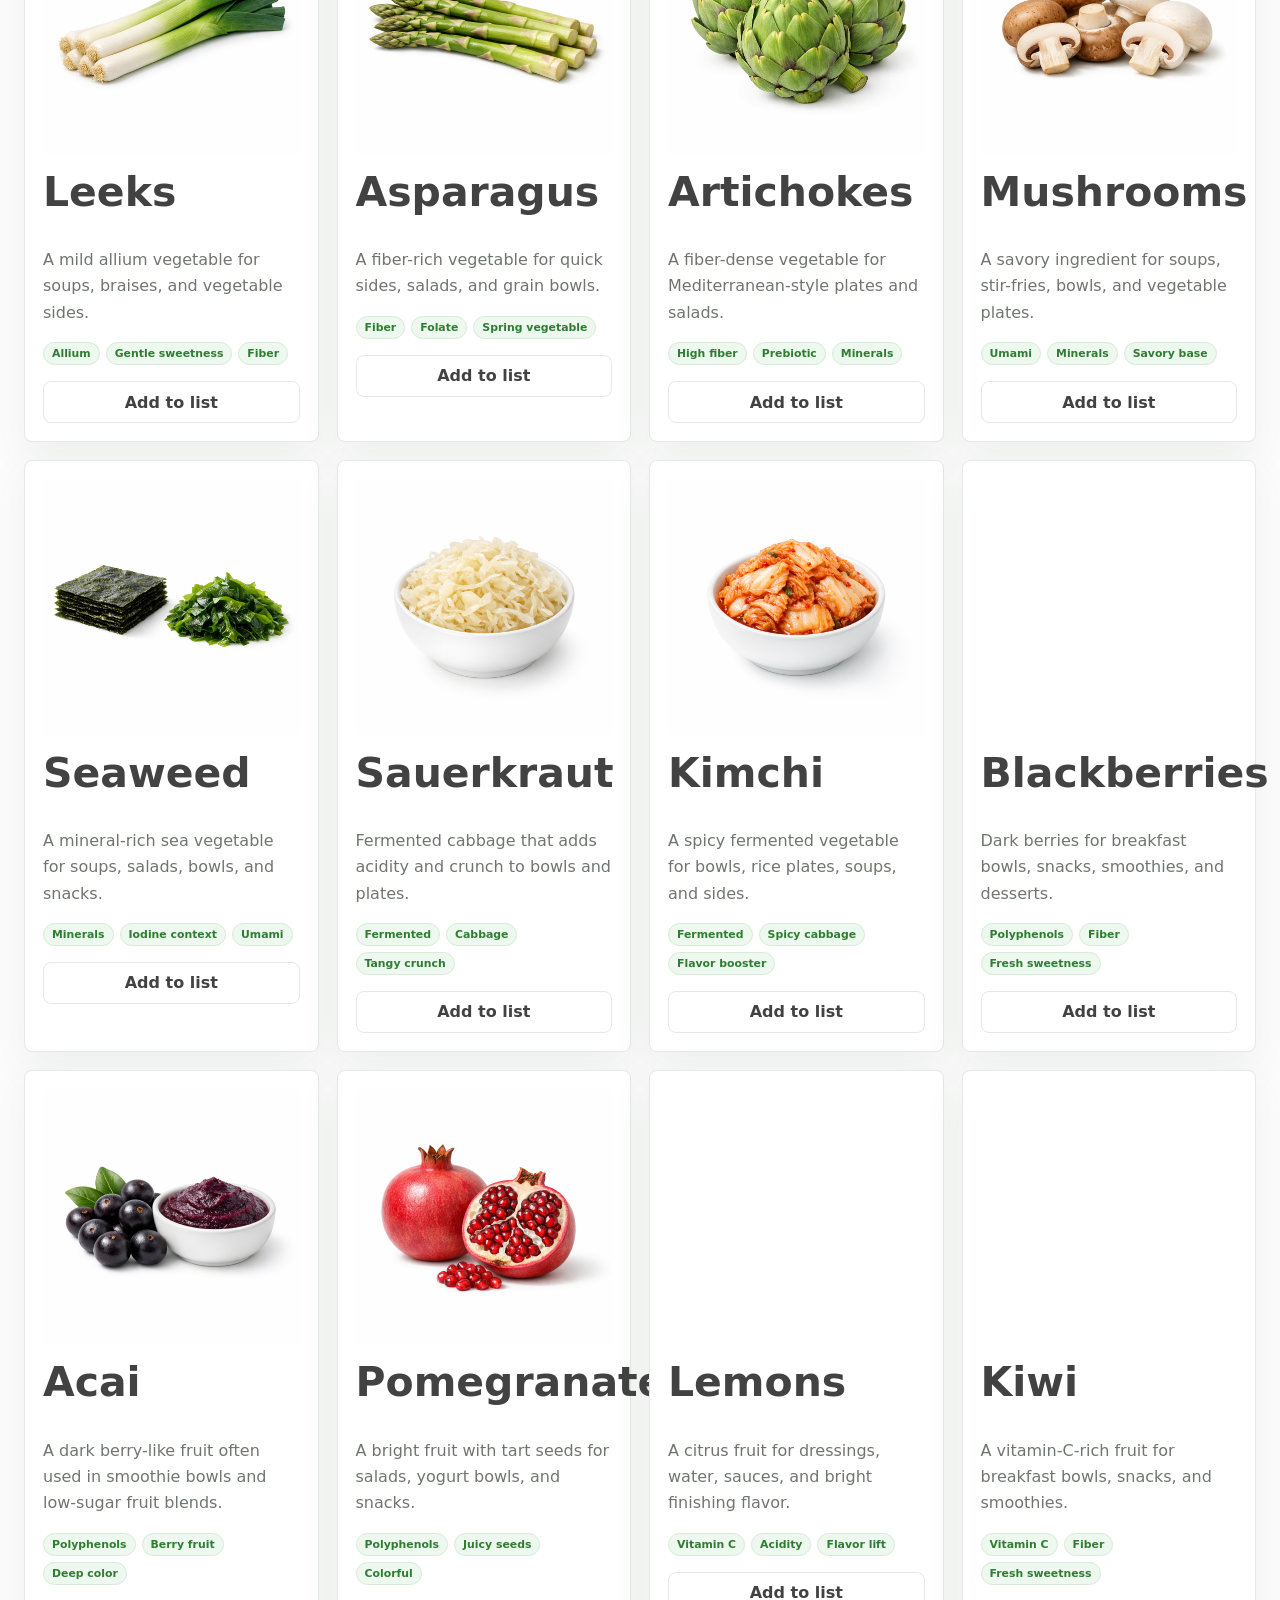
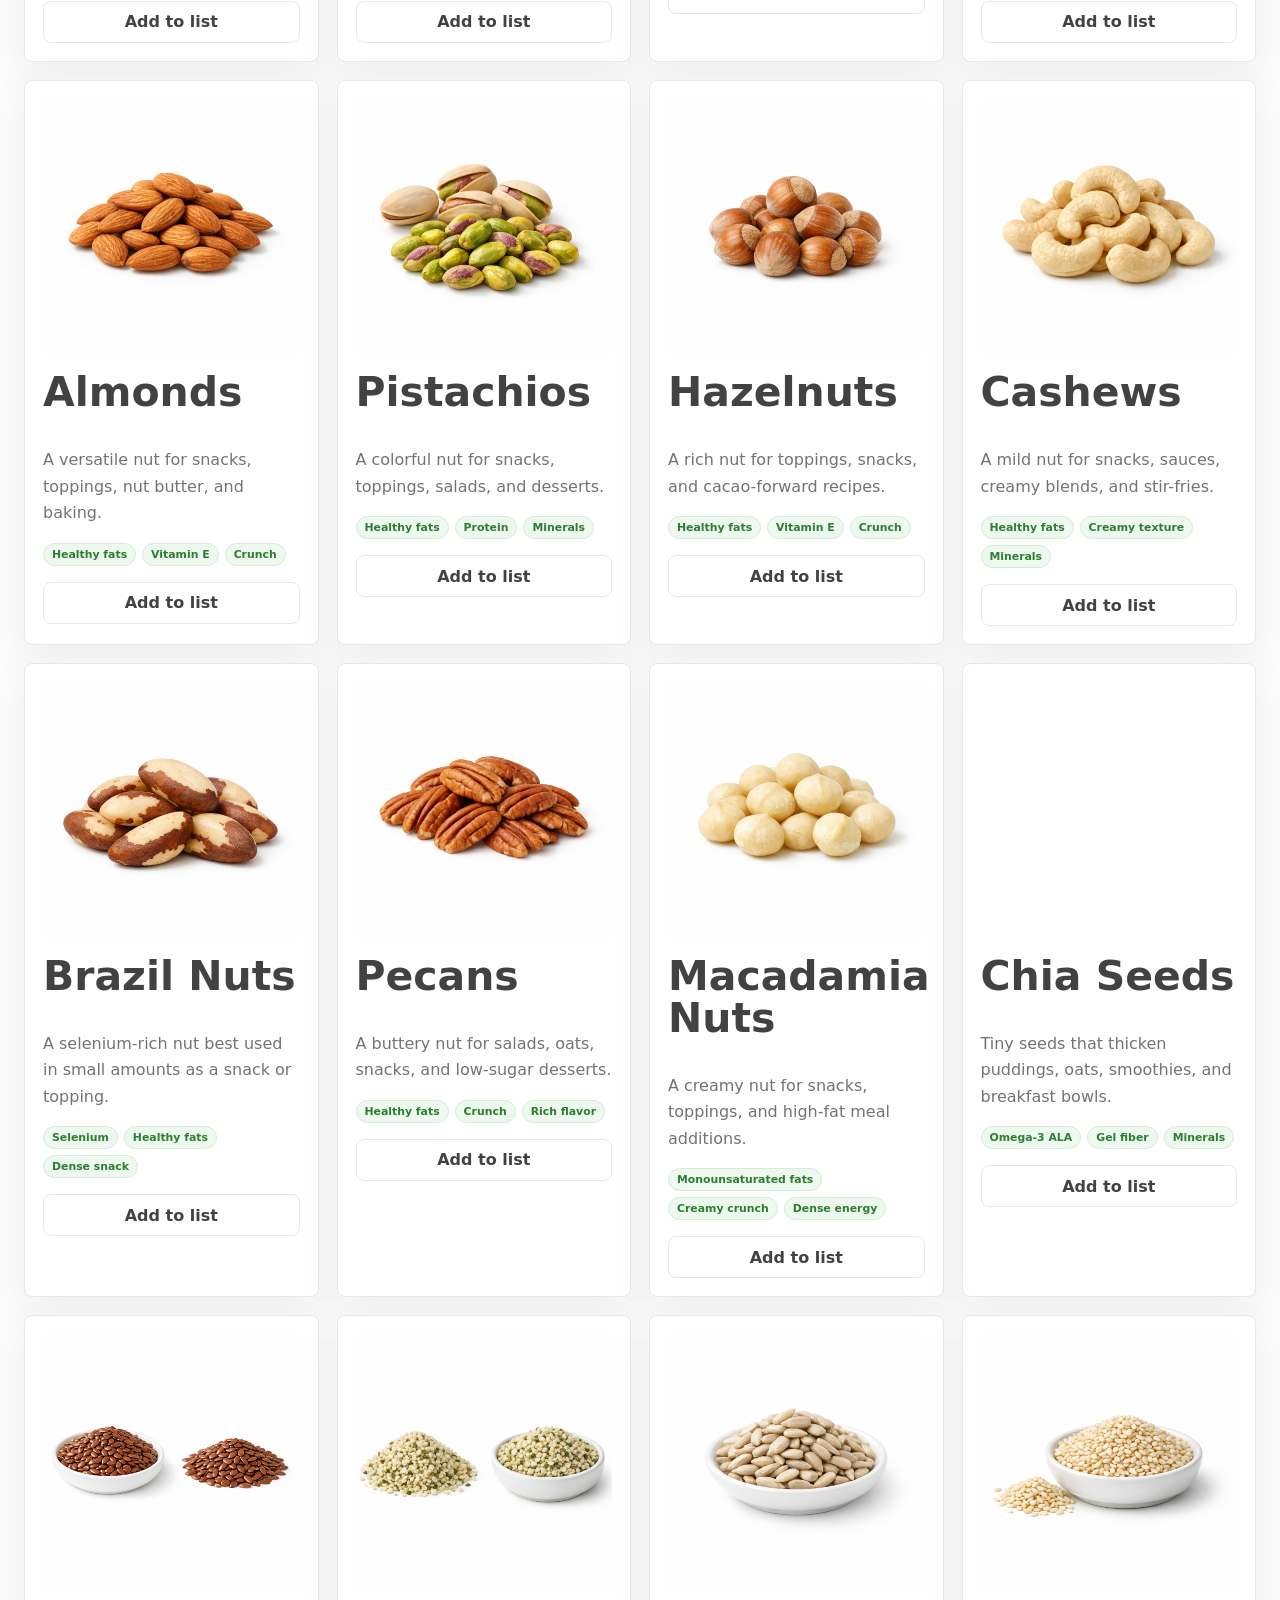
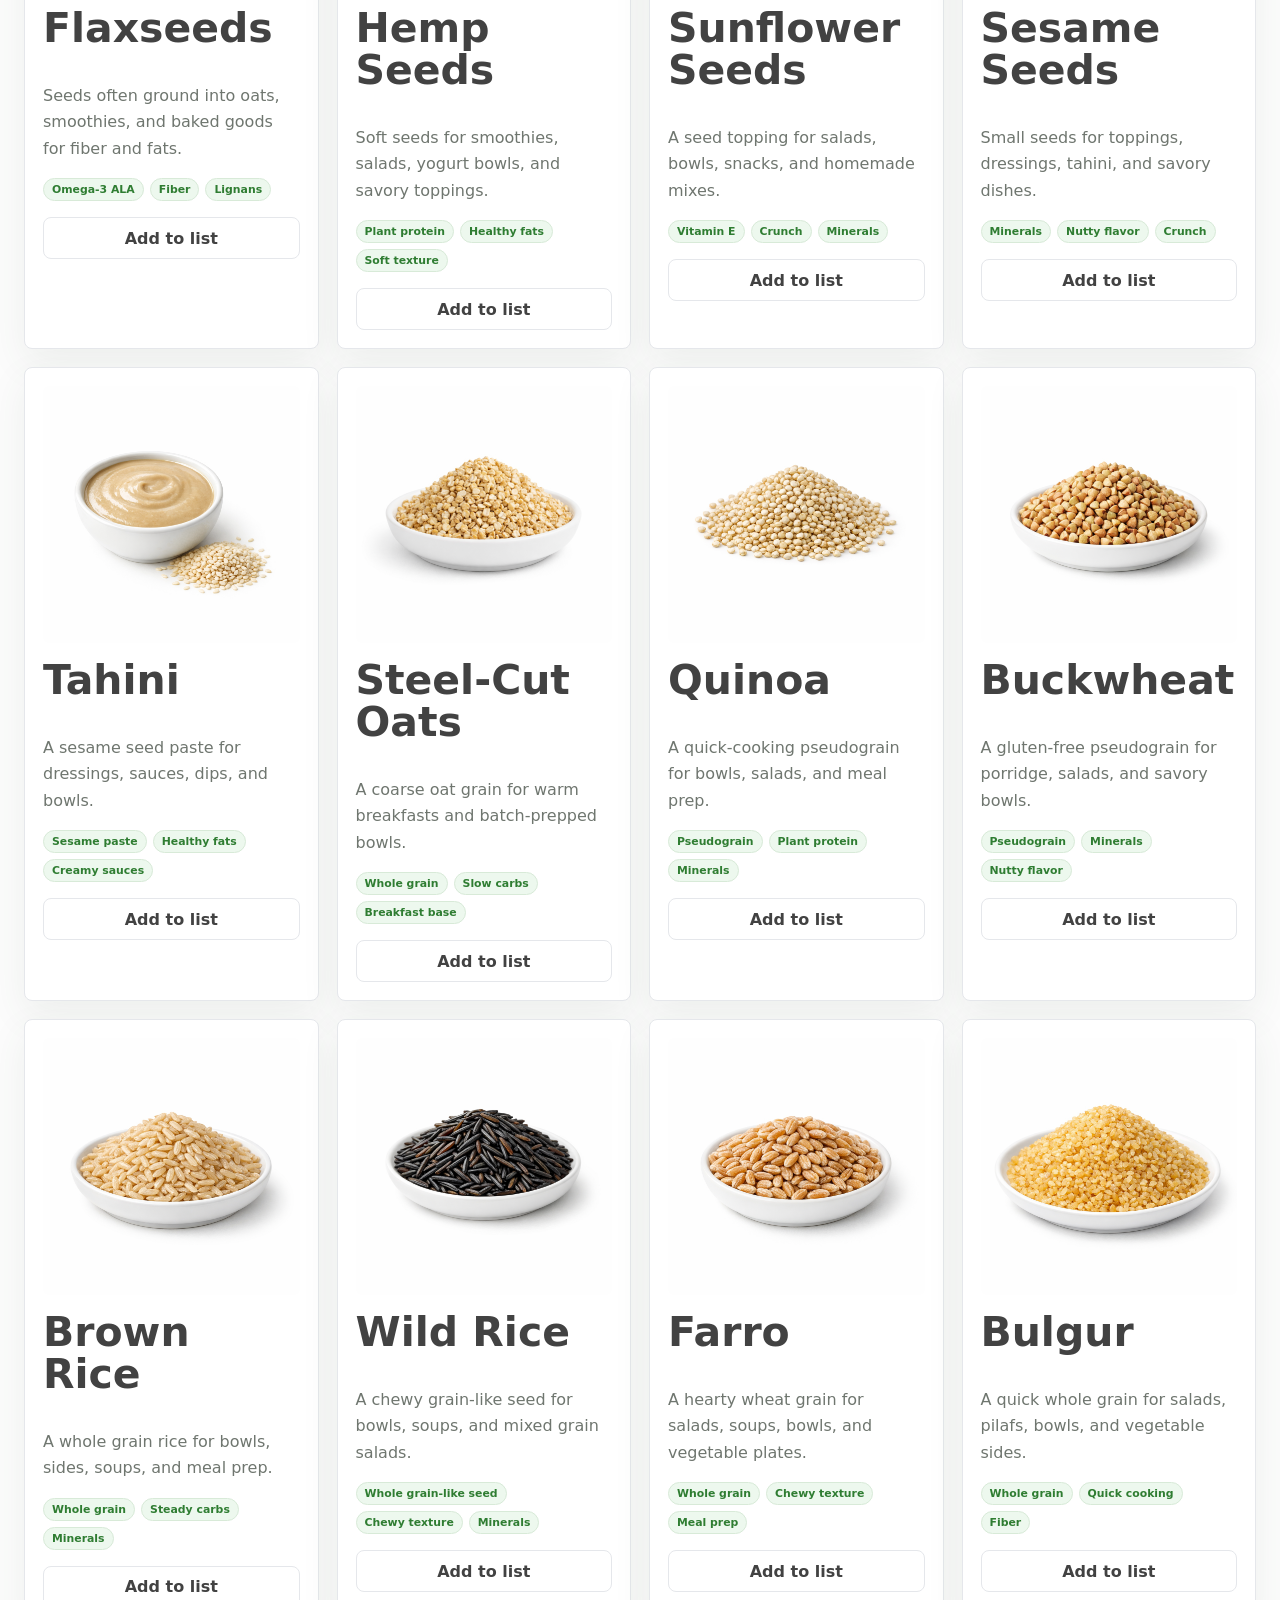
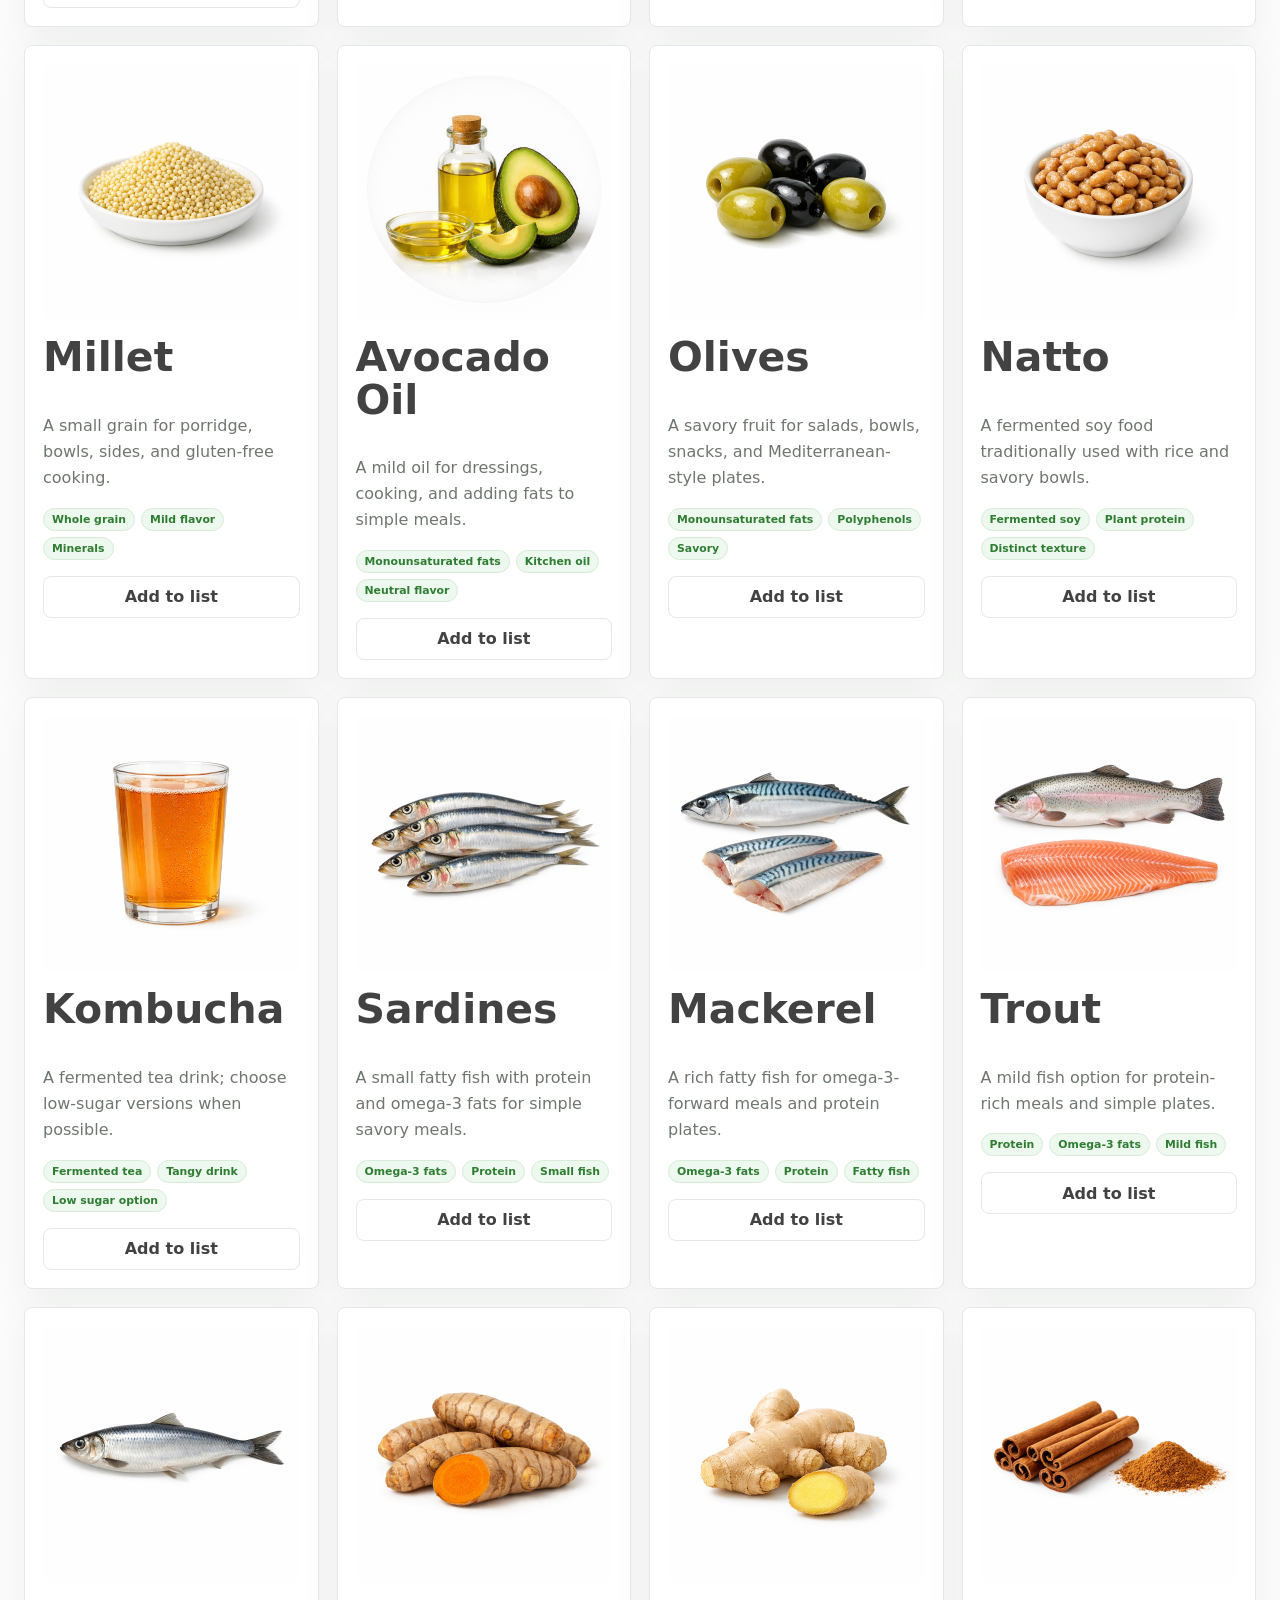
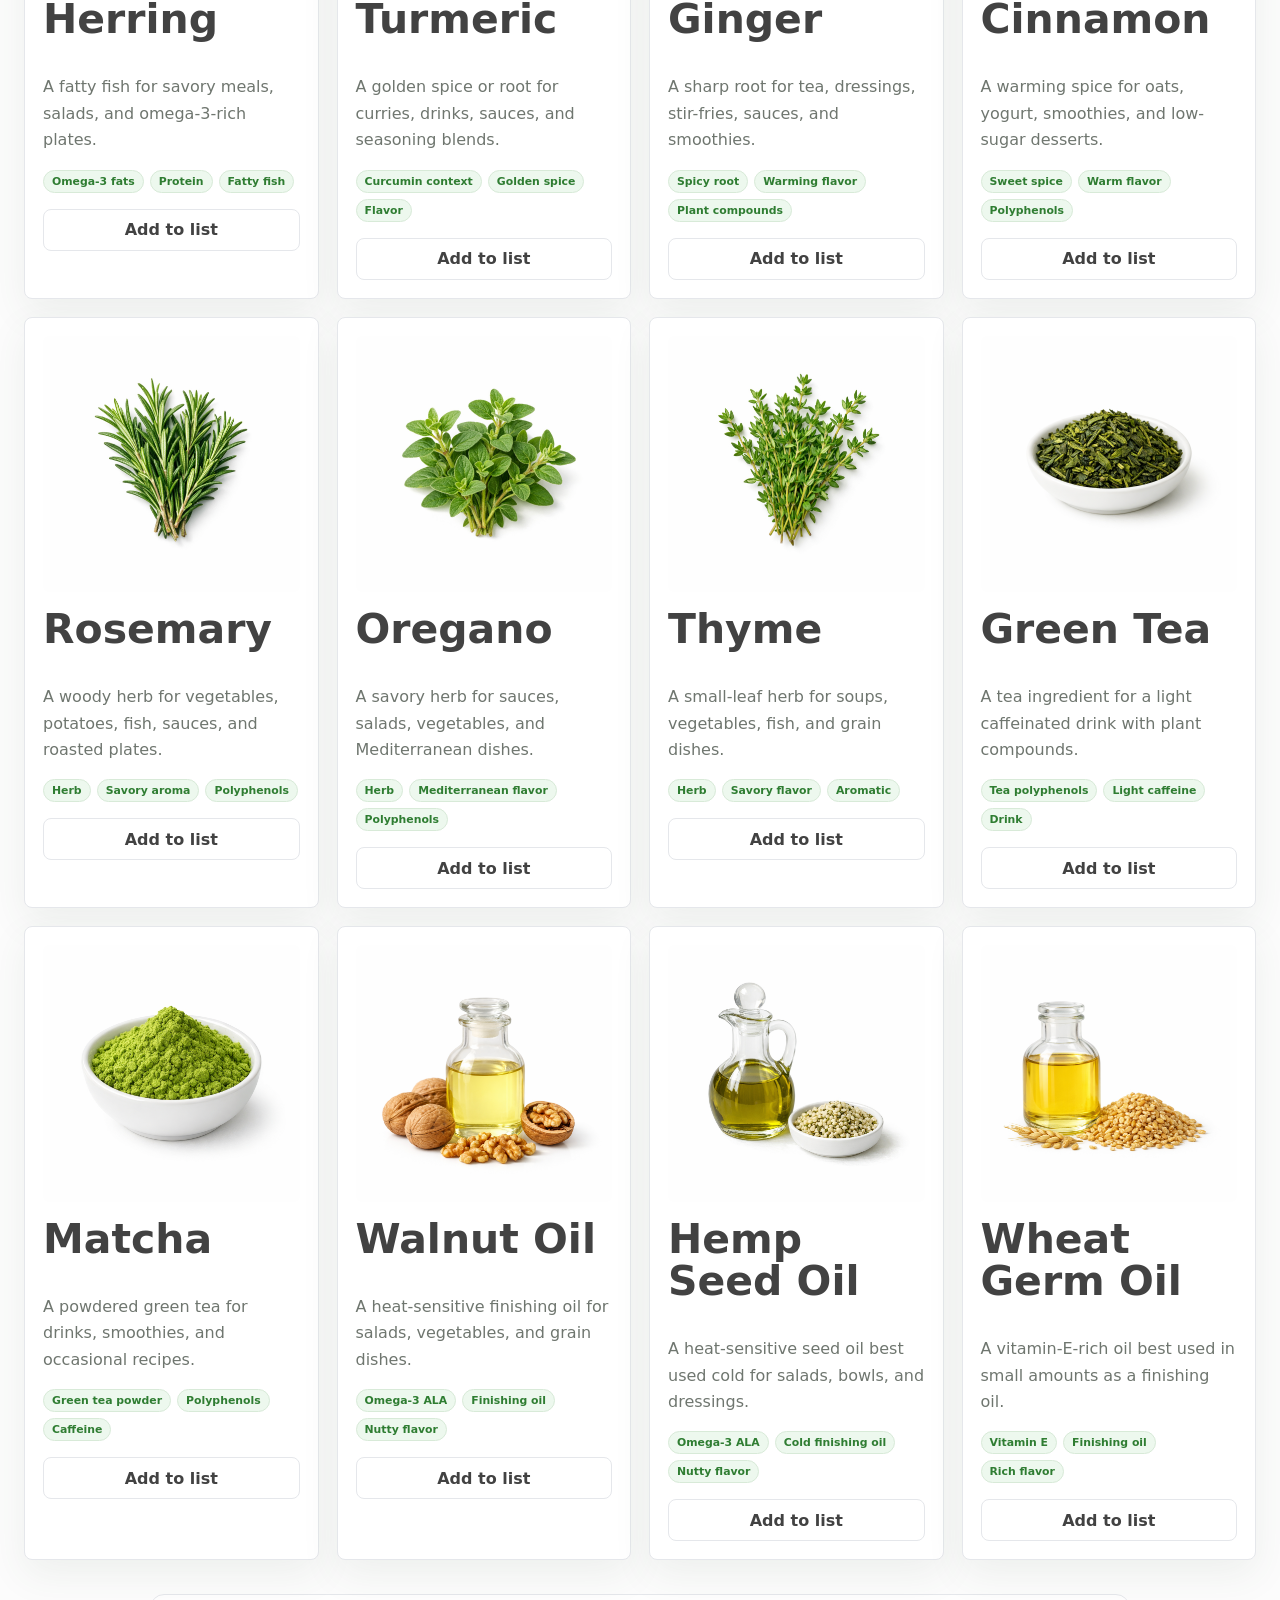
==== commit fd2d6db7: "Update supplements timing and publish site polish" ====
--- a/foods.html
+++ b/foods.html
@@ -3,21 +3,62 @@
   <head>
     <meta charset="utf-8">
     <meta name="viewport" content="width=device-width, initial-scale=1">
-    <title>Foods - My Superfood</title>
-    <meta name="description" content="Scan practical superfoods, nutrient strengths, and ingredients to save for your nutrition list.">
+    <title>Superfood Catalog | Foods - My Superfood</title>
+    <meta name="description" content="Browse My Superfood's clean food catalog with plant proteins, carbs, oils, fiber-rich foods, advanced nutrients, and Tilman's protocol foods.">
+    <meta name="robots" content="index, follow, max-image-preview:large, max-snippet:-1, max-video-preview:-1">
+    <meta name="author" content="Tilman Resch">
+    <meta name="theme-color" content="#4caf50">
     <link rel="canonical" href="https://my-superfood.com/foods">
-    <meta property="og:title" content="Foods - My Superfood">
-    <meta property="og:description" content="Scan practical superfoods and save ingredients to your nutrition list.">
+    <meta property="og:site_name" content="My Superfood">
+    <meta property="og:title" content="Superfood Catalog | Foods - My Superfood">
+    <meta property="og:description" content="Browse plant proteins, carbs, oils, fiber-rich foods, advanced nutrients, and Tilman's protocol foods.">
     <meta property="og:url" content="https://my-superfood.com/foods">
     <meta property="og:type" content="website">
+    <meta property="og:image" content="https://my-superfood.com/assets/images/my-superfood-icon-512.png">
+    <meta property="og:image:alt" content="My Superfood leaf icon">
+    <meta name="twitter:card" content="summary">
+    <meta name="twitter:title" content="Superfood Catalog | Foods - My Superfood">
+    <meta name="twitter:description" content="Browse a practical superfood catalog with categories and saved-list support.">
+    <meta name="twitter:image" content="https://my-superfood.com/assets/images/my-superfood-icon-512.png">
     <link rel="icon" type="image/png" sizes="512x512" href="/assets/images/my-superfood-icon-512.png">
     <link rel="apple-touch-icon" sizes="180x180" href="/assets/images/my-superfood-icon.png">
     <link rel="stylesheet" href="styles.css">
+    <script type="application/ld+json">
+      {
+        "@context": "https://schema.org",
+        "@type": "CollectionPage",
+        "name": "Superfood Catalog",
+        "url": "https://my-superfood.com/foods",
+        "description": "A practical catalog of foods including plant proteins, carbohydrates, oils, fiber-rich foods, advanced nutrients, and Tilman's protocol foods.",
+        "isPartOf": {
+          "@type": "WebSite",
+          "name": "My Superfood",
+          "url": "https://my-superfood.com/"
+        },
+        "publisher": {
+          "@type": "Person",
+          "name": "Tilman Resch"
+        },
+        "mainEntity": {
+          "@type": "ItemList",
+          "name": "Food categories",
+          "itemListElement": [
+            { "@type": "ListItem", "position": 1, "name": "Protein foods" },
+            { "@type": "ListItem", "position": 2, "name": "Carbohydrate foods" },
+            { "@type": "ListItem", "position": 3, "name": "Healthy oils" },
+            { "@type": "ListItem", "position": 4, "name": "Fiber-rich foods" },
+            { "@type": "ListItem", "position": 5, "name": "Advanced nutrient foods" },
+            { "@type": "ListItem", "position": 6, "name": "Tilman protocol foods" }
+          ]
+        }
+      }
+    </script>
   </head>
   <body data-page="foods">
     <header class="site-header">
       <a class="brand" href="/"><img class="brand-mark" src="/assets/images/my-superfood-icon.png" alt="" aria-hidden="true"><span>My Superfood</span></a>
-      <nav class="nav" aria-label="Primary navigation">
+      <button class="menu-toggle" type="button" aria-label="Open menu" aria-expanded="false" aria-controls="primary-nav"><span></span><span></span><span></span></button>
+      <nav class="nav" id="primary-nav" aria-label="Primary navigation">
         <a class="active" href="/foods">Foods</a>
         <a href="/supplements">Supplements</a>
         <a href="/recipes">Recipes</a>
@@ -32,6 +73,10 @@
         <p>Scan nutrient strengths, save ingredients, and compare foods without leaving the practical catalog view.</p>
       </section>
       <section class="catalog-grid" id="food-catalog" aria-label="Superfood catalog"></section>
+      <section class="seo-summary" aria-label="Food catalog context">
+        <h2>Food categories in My Superfood</h2>
+        <p>The food catalog covers whole-food ingredients and healthy oils across protein, carbs, oils, fiber, and advanced nutrient categories. The Tilman filter highlights foods used in Tilman's current protocol.</p>
+      </section>
     </main>
     <footer class="site-footer">
       <p>My Superfood is an informational catalog by Tilman Resch, not medical advice.</p>
--- a/styles.css
+++ b/styles.css
@@ -104,6 +104,44 @@
   color: var(--ink);
 }
 
+.menu-toggle {
+  align-items: center;
+  background: var(--surface);
+  border: 1px solid var(--line);
+  border-radius: 10px;
+  box-shadow: none;
+  cursor: pointer;
+  display: none;
+  flex: 0 0 auto;
+  flex-direction: column;
+  gap: 4px;
+  height: 42px;
+  justify-content: center;
+  padding: 0;
+  width: 42px;
+}
+
+.menu-toggle span {
+  background: var(--ink);
+  border-radius: 999px;
+  display: block;
+  height: 2px;
+  transition: opacity 160ms ease, transform 160ms ease;
+  width: 18px;
+}
+
+.site-header.menu-open .menu-toggle span:nth-child(1) {
+  transform: translateY(6px) rotate(45deg);
+}
+
+.site-header.menu-open .menu-toggle span:nth-child(2) {
+  opacity: 0;
+}
+
+.site-header.menu-open .menu-toggle span:nth-child(3) {
+  transform: translateY(-6px) rotate(-45deg);
+}
+
 .app-shell {
   flex: 1;
   min-height: calc(100vh - 62px);
@@ -127,7 +165,7 @@
 
 .site-footer p {
   font-size: 0.84rem;
-  font-weight: 650;
+  font-weight: 400;
   line-height: 1.45;
   margin: 0;
 }
@@ -194,6 +232,33 @@
 .legal-notice {
   background: #f4fbf5;
   border-color: #cce9d0;
+}
+
+.seo-summary {
+  background: rgba(255, 255, 255, 0.82);
+  border: 1px solid var(--line);
+  border-radius: 14px;
+  color: var(--muted);
+  margin: 34px auto 0;
+  max-width: 980px;
+  padding: clamp(18px, 3vw, 28px);
+}
+
+.seo-summary h2 {
+  color: var(--ink);
+  font-size: clamp(1.15rem, 2vw, 1.55rem);
+  line-height: 1.2;
+  margin: 0 0 10px;
+}
+
+.seo-summary p {
+  font-size: 0.98rem;
+  line-height: 1.65;
+  margin: 0;
+}
+
+.seo-summary p + p {
+  margin-top: 10px;
 }
 
 .lumina-dashboard-shell {
@@ -945,6 +1010,31 @@
   gap: 8px;
 }
 
+.protocol-timing-filter {
+  align-items: center;
+  display: inline-flex;
+  flex-wrap: wrap;
+  gap: 4px;
+}
+
+.protocol-timing-filter button {
+  background: rgba(255, 255, 255, 0.82);
+  border: 1px solid #dceadd;
+  border-radius: 999px;
+  color: var(--muted);
+  cursor: pointer;
+  font-size: 0.72rem;
+  font-weight: 850;
+  min-height: 28px;
+  padding: 5px 10px;
+}
+
+.protocol-timing-filter button.active {
+  background: var(--leaf-dark);
+  border-color: var(--leaf-dark);
+  color: white;
+}
+
 .protocol-stack button {
   background: var(--surface);
   border: 1px solid #dceadd;
@@ -961,6 +1051,13 @@
   background: #edf8ee;
   border-color: rgba(47, 125, 50, 0.32);
   transform: translateY(-1px);
+}
+
+.protocol-stack button.protocol-muted {
+  background: #f4f5f3;
+  border-color: #e4e7e3;
+  color: #8b958c;
+  opacity: 0.54;
 }
 
 .saved-list-browser {
@@ -1104,10 +1201,167 @@
   margin-bottom: 5px;
 }
 
-.catalog-table td span:not(.tag):not(.source-status) {
+.catalog-table td > span:not(.tag):not(.source-status) {
   color: var(--muted);
   display: block;
   font-size: 0.8rem;
+}
+
+.catalog-name-cell {
+  display: grid;
+  gap: 5px;
+  min-width: 180px;
+}
+
+.catalog-name-cell > span {
+  color: var(--muted);
+  display: block;
+  font-size: 0.8rem;
+}
+
+.timing-row {
+  align-items: center;
+  display: flex;
+  flex-wrap: wrap;
+  gap: 5px;
+  margin-top: 3px;
+  position: relative;
+}
+
+.timing-chip,
+.timing-avoid {
+  align-items: center;
+  border-radius: 999px;
+  cursor: help;
+  display: inline-flex;
+  position: relative;
+}
+
+.timing-chip {
+  background: #fbf8ef;
+  border: 1px solid #eadfbf;
+  height: 24px;
+  justify-content: center;
+  width: 24px;
+}
+
+.timing-daytime {
+  background: #fff8de;
+  border-color: #ead787;
+}
+
+.timing-evening {
+  background: #f1f4f7;
+  border-color: #dce2e8;
+}
+
+.timing-icon {
+  display: inline-block;
+  height: 12px;
+  position: relative;
+  width: 12px;
+}
+
+.timing-icon-morning::before {
+  background: #f0b34b;
+  border-radius: 12px 12px 0 0;
+  bottom: 4px;
+  content: "";
+  height: 6px;
+  left: 1px;
+  position: absolute;
+  width: 10px;
+}
+
+.timing-icon-morning::after {
+  background: #4f7f53;
+  bottom: 3px;
+  content: "";
+  height: 2px;
+  left: 0;
+  position: absolute;
+  width: 12px;
+}
+
+.timing-icon-daytime {
+  background: #f4c64e;
+  border-radius: 50%;
+  box-shadow: 0 -5px 0 -4px #f4c64e, 0 5px 0 -4px #f4c64e, 5px 0 0 -4px #f4c64e, -5px 0 0 -4px #f4c64e;
+}
+
+.timing-icon-evening {
+  border-radius: 50%;
+  box-shadow: -4px 0 0 0 #56626f;
+  transform: translateX(4px);
+}
+
+.timing-avoid,
+.timing-review,
+.shop-link {
+  border-radius: 999px;
+  font-size: 0.68rem;
+  font-weight: 850;
+  line-height: 1.15;
+}
+
+.timing-avoid {
+  background: #f7faf7;
+  border: 1px solid #e3e9e3;
+  color: #68736a;
+  padding: 5px 7px;
+}
+
+.timing-review {
+  background: #f7faf7;
+  border: 1px solid #e2e7e1;
+  color: #788178;
+  cursor: help;
+  display: inline-flex;
+  padding: 5px 7px;
+}
+
+.timing-tooltip {
+  background: rgba(35, 45, 39, 0.95);
+  border-radius: 8px;
+  bottom: calc(100% + 8px);
+  color: white;
+  font-size: 0.72rem;
+  font-weight: 750;
+  left: 0;
+  line-height: 1.35;
+  max-width: min(260px, 72vw);
+  opacity: 0;
+  padding: 9px 10px;
+  pointer-events: none;
+  position: absolute;
+  transform: translateY(4px);
+  transition: opacity 160ms ease, transform 160ms ease;
+  width: max-content;
+  z-index: 20;
+}
+
+.timing-chip:hover .timing-tooltip,
+.timing-chip:focus-visible .timing-tooltip,
+.timing-avoid:hover .timing-tooltip,
+.timing-avoid:focus-visible .timing-tooltip {
+  opacity: 1;
+  transform: translateY(0);
+}
+
+.shop-link {
+  background: #f4faf4;
+  border: 1px solid #d8ead9;
+  color: var(--leaf-dark);
+  display: inline-flex;
+  justify-self: start;
+  margin-top: 1px;
+  padding: 5px 8px;
+}
+
+.shop-link:hover,
+.shop-link:focus-visible {
+  background: var(--leaf-dark);
+  color: white;
 }
 
 .catalog-table tr {
@@ -1422,6 +1676,10 @@
     grid-template-columns: 1fr;
   }
 
+  .protocol-timing-filter {
+    width: 100%;
+  }
+
   .dashboard-stat-grid {
     grid-template-columns: repeat(3, minmax(0, 1fr));
   }
@@ -1439,13 +1697,34 @@
 
 @media (max-width: 780px) {
   .site-header {
-    align-items: flex-start;
+    align-items: center;
+    flex-direction: row;
+    flex-wrap: wrap;
+    padding: 12px 18px;
+  }
+
+  .menu-toggle {
+    display: inline-flex;
+    margin-left: auto;
+  }
+
+  .nav {
+    align-items: stretch;
+    display: none;
+    flex: 1 1 100%;
     flex-direction: column;
-    padding: 12px 18px;
-  }
-
-  .nav {
-    flex-wrap: wrap;
+    gap: 6px;
+    padding-top: 10px;
+  }
+
+  .site-header.menu-open .nav {
+    display: flex;
+  }
+
+  .nav a {
+    border-radius: 10px;
+    padding: 12px 14px;
+    width: 100%;
   }
 
   .lumina-dashboard-shell,
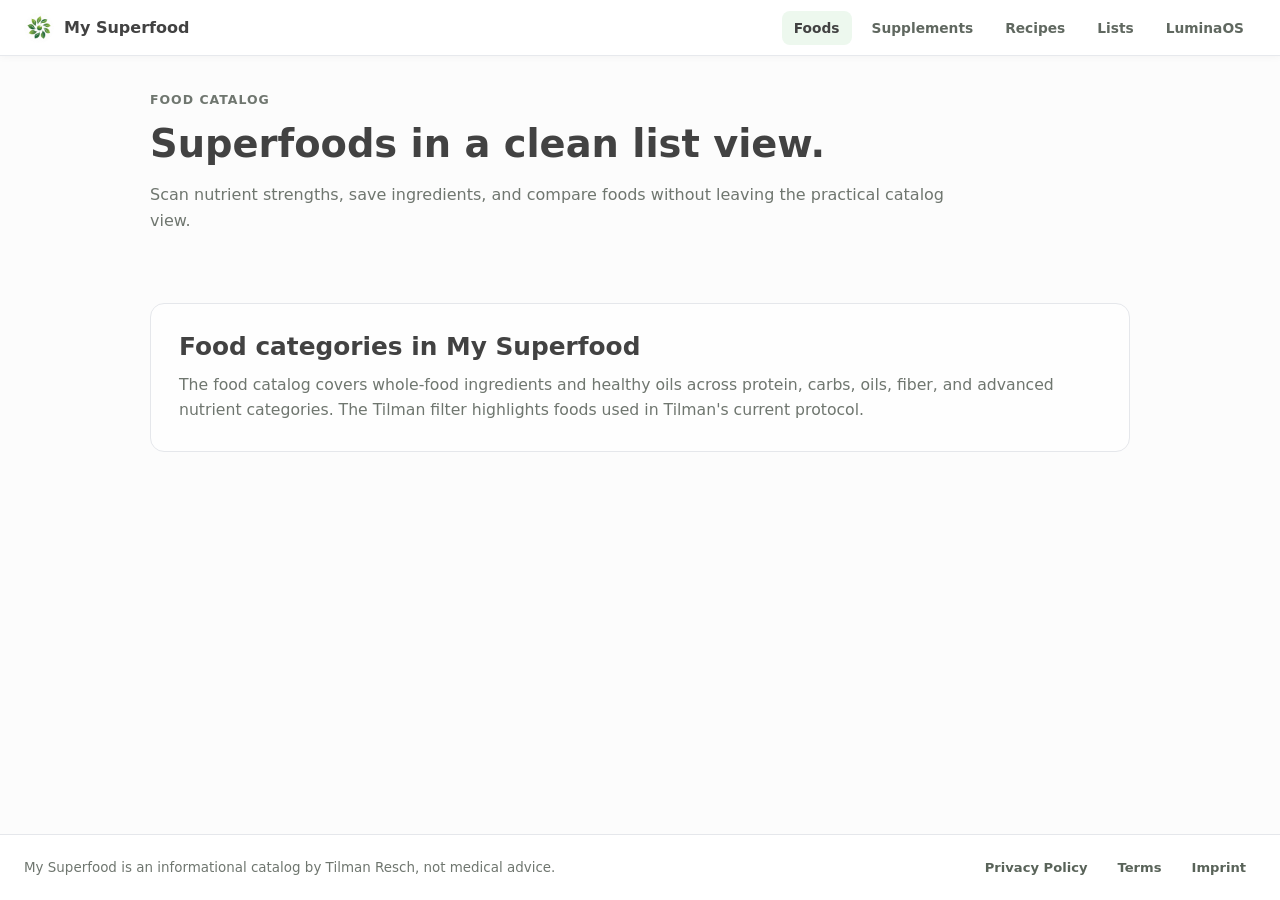
==== commit 0471dcf7: "Refactor frontend data modules and cache catalog" ====
--- a/foods.html
+++ b/foods.html
@@ -86,6 +86,6 @@
         <a href="/imprint">Imprint</a>
       </nav>
     </footer>
-    <script src="script.js"></script>
+    <script type="module" src="script.js"></script>
   </body>
 </html>
--- a/styles.css
+++ b/styles.css
@@ -1010,6 +1010,14 @@
   gap: 8px;
 }
 
+.protocol-controls {
+  align-items: center;
+  display: flex;
+  flex-wrap: wrap;
+  gap: 8px;
+  justify-content: space-between;
+}
+
 .protocol-timing-filter {
   align-items: center;
   display: inline-flex;
@@ -1033,6 +1041,45 @@
   background: var(--leaf-dark);
   border-color: var(--leaf-dark);
   color: white;
+}
+
+.protocol-storage-filter {
+  align-items: center;
+  background: rgba(255, 255, 255, 0.82);
+  border: 1px solid #dceadd;
+  border-radius: 999px;
+  color: #6d7b72;
+  cursor: pointer;
+  display: inline-flex;
+  height: 30px;
+  justify-content: center;
+  padding: 0;
+  transition: background 160ms ease, border-color 160ms ease, color 160ms ease, transform 160ms ease;
+  width: 30px;
+}
+
+.protocol-storage-filter svg {
+  fill: none;
+  height: 15px;
+  stroke: currentColor;
+  stroke-linecap: round;
+  stroke-linejoin: round;
+  stroke-width: 1.8;
+  width: 15px;
+}
+
+.protocol-storage-filter:hover,
+.protocol-storage-filter:focus-visible {
+  background: #f0f8f1;
+  border-color: rgba(47, 125, 50, 0.32);
+  color: var(--leaf-dark);
+  transform: translateY(-1px);
+}
+
+.protocol-storage-filter.active {
+  background: #e9f6ff;
+  border-color: #a7cfeb;
+  color: #216c9b;
 }
 
 .protocol-stack button {
@@ -1226,6 +1273,61 @@
   gap: 5px;
   margin-top: 3px;
   position: relative;
+}
+
+.storage-row {
+  align-items: center;
+  display: flex;
+  flex-wrap: wrap;
+  gap: 5px;
+  margin-top: 1px;
+  position: relative;
+}
+
+.storage-chip,
+.storage-review {
+  align-items: center;
+  border-radius: 999px;
+  cursor: help;
+  display: inline-flex;
+  font-size: 0.68rem;
+  font-weight: 850;
+  gap: 4px;
+  line-height: 1.15;
+  padding: 5px 7px;
+  position: relative;
+}
+
+.storage-chip {
+  background: #f7faf7;
+  border: 1px solid #e3e9e3;
+  color: #68736a;
+}
+
+.storage-refrigerate {
+  background: #eef8ff;
+  border-color: #c4def1;
+  color: #216c9b;
+}
+
+.storage-review {
+  background: #f7faf7;
+  border: 1px solid #e2e7e1;
+  color: #788178;
+}
+
+.storage-snowflake {
+  display: inline-flex;
+}
+
+.storage-snowflake svg {
+  fill: none;
+  height: 12px;
+  stroke: currentColor;
+  stroke-linecap: round;
+  stroke-linejoin: round;
+  stroke-width: 1.8;
+  width: 12px;
 }
 
 .timing-chip,
@@ -1343,7 +1445,9 @@
 .timing-chip:hover .timing-tooltip,
 .timing-chip:focus-visible .timing-tooltip,
 .timing-avoid:hover .timing-tooltip,
-.timing-avoid:focus-visible .timing-tooltip {
+.timing-avoid:focus-visible .timing-tooltip,
+.storage-chip:hover .timing-tooltip,
+.storage-chip:focus-visible .timing-tooltip {
   opacity: 1;
   transform: translateY(0);
 }
@@ -1676,8 +1780,13 @@
     grid-template-columns: 1fr;
   }
 
+  .protocol-controls,
   .protocol-timing-filter {
     width: 100%;
+  }
+
+  .protocol-storage-filter {
+    margin-left: auto;
   }
 
   .dashboard-stat-grid {
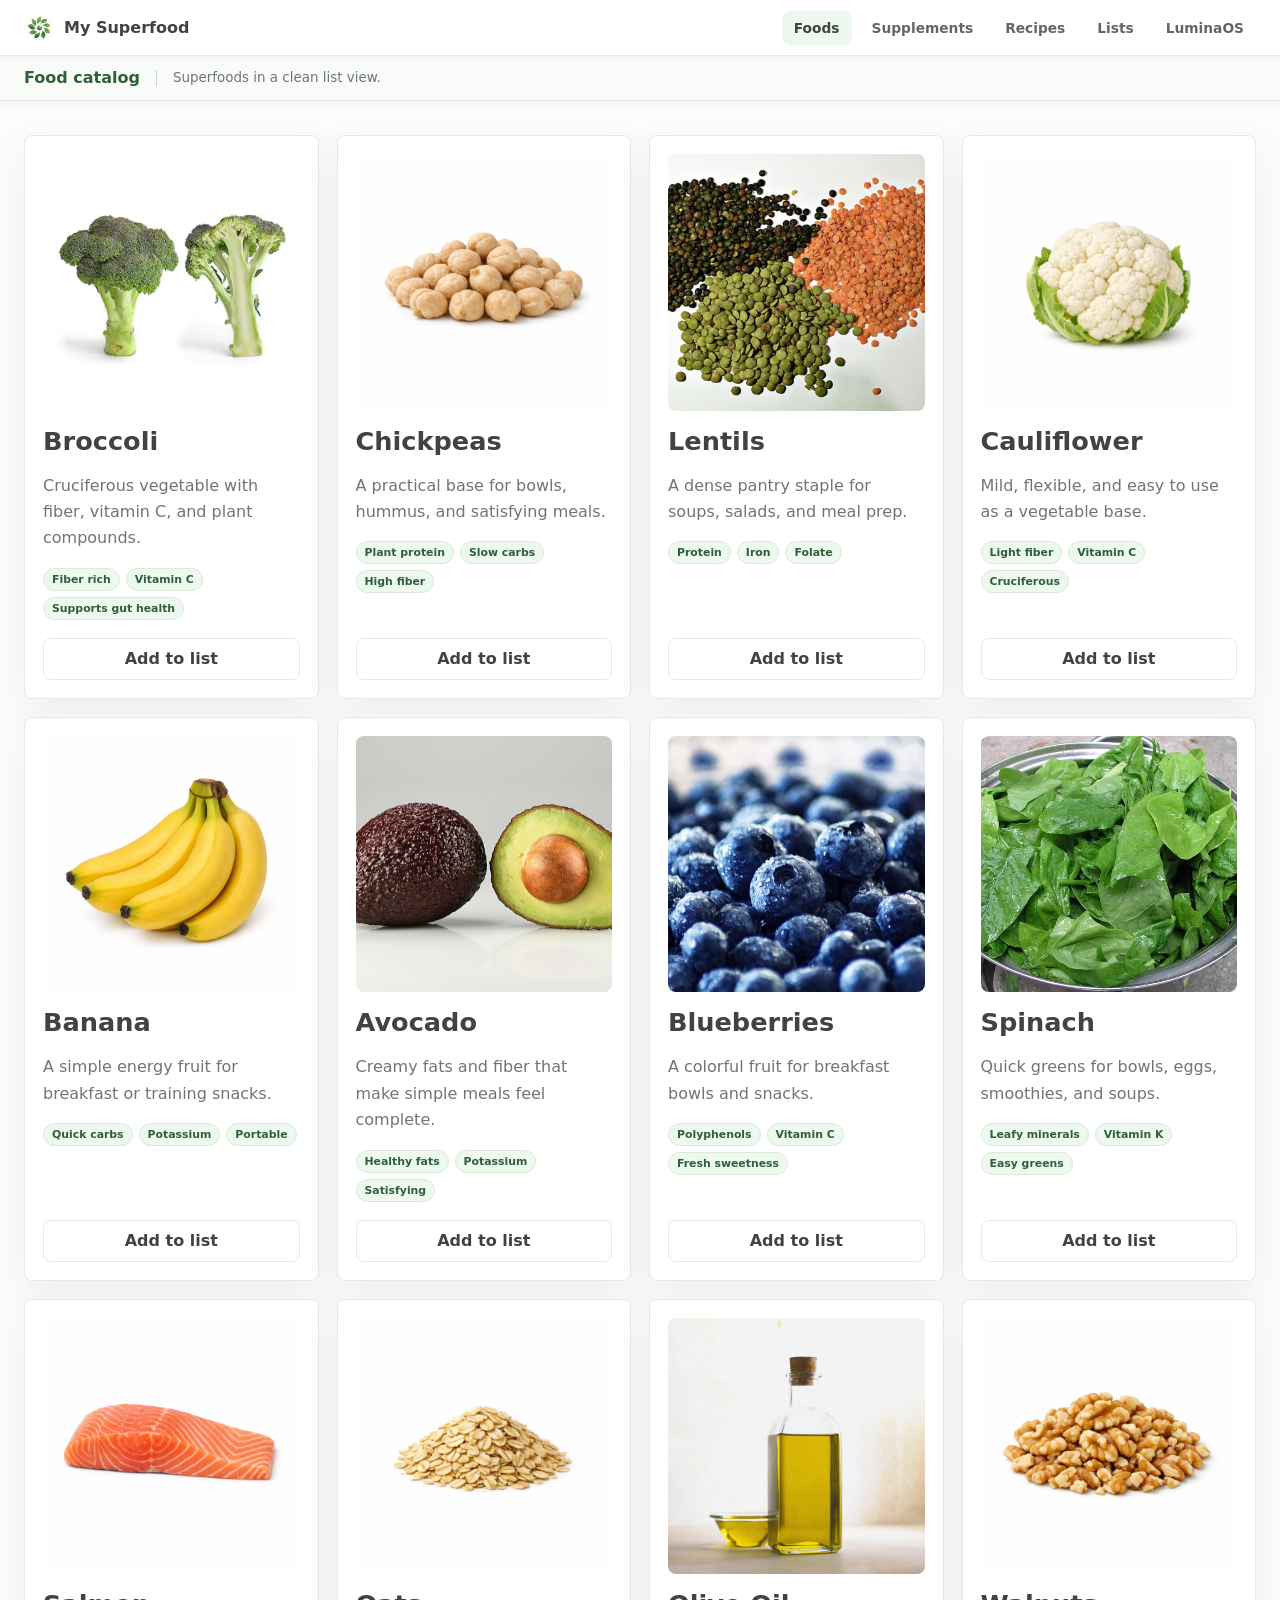
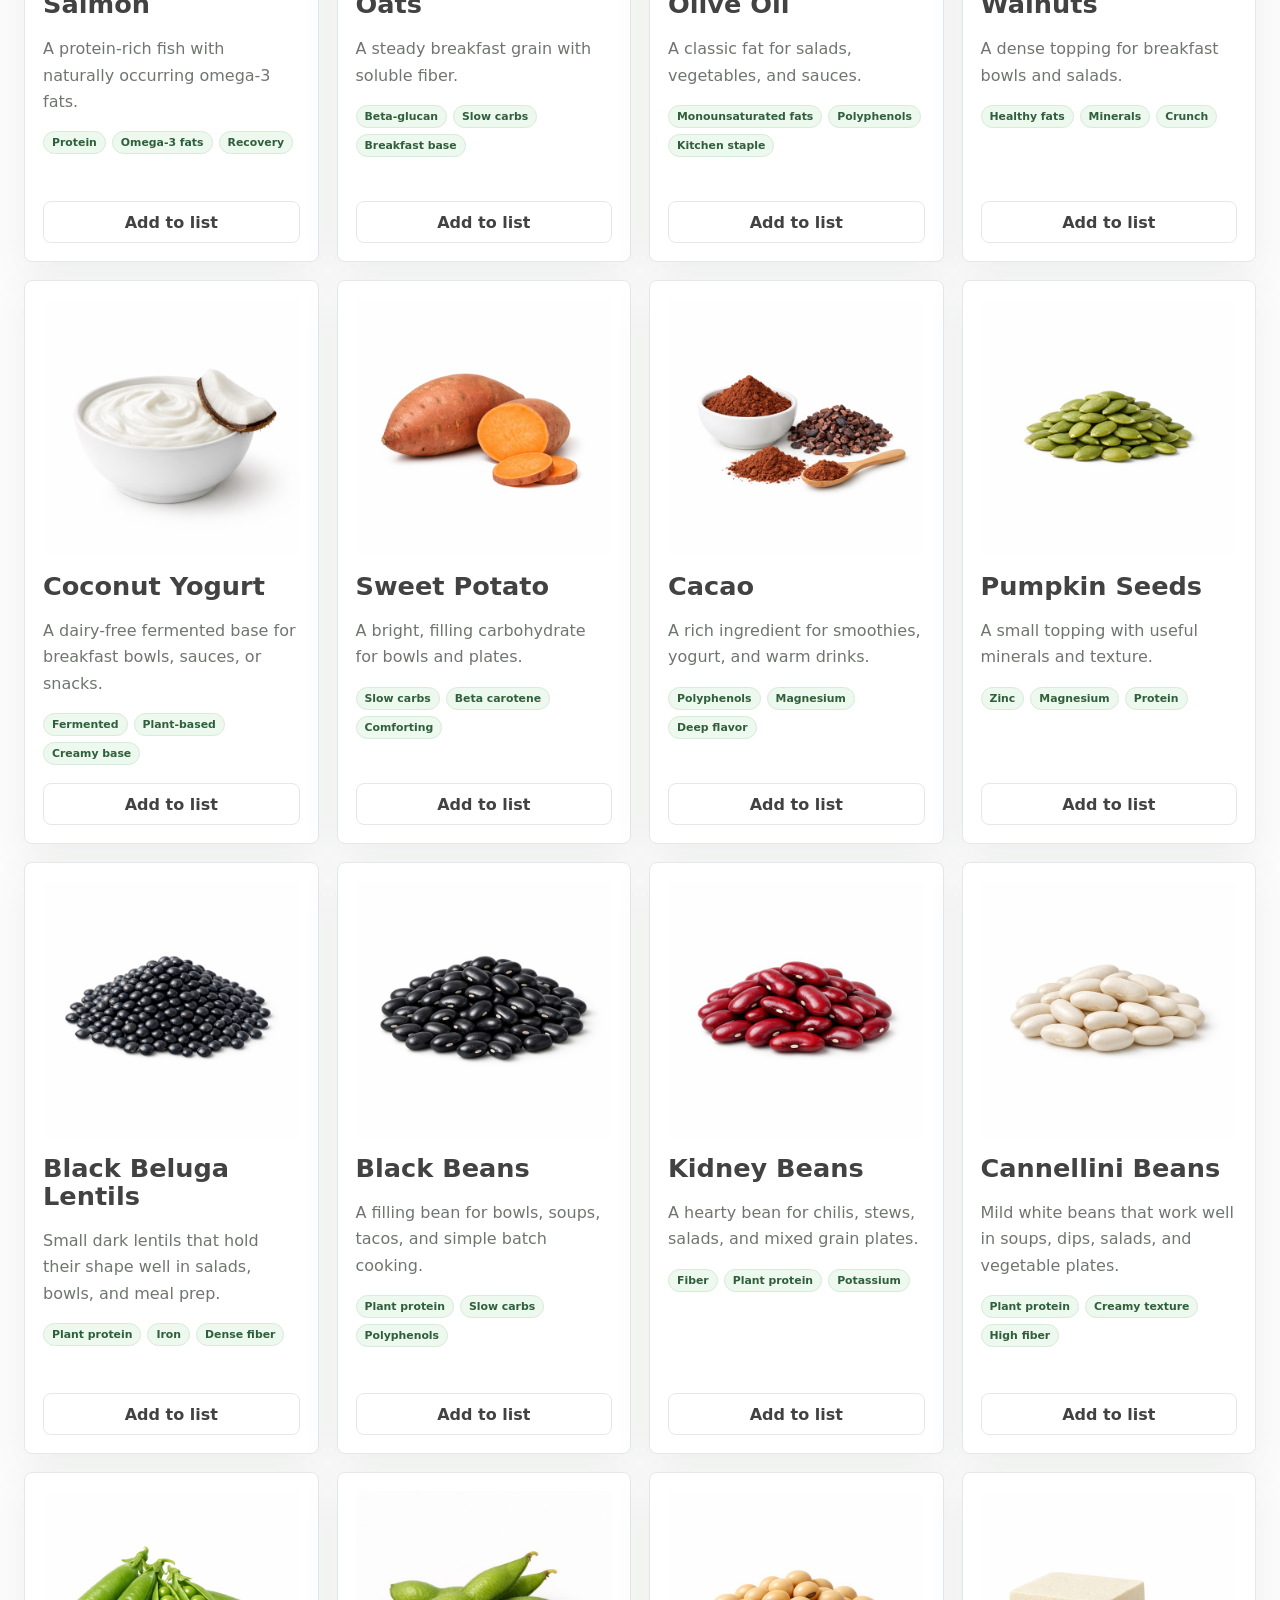
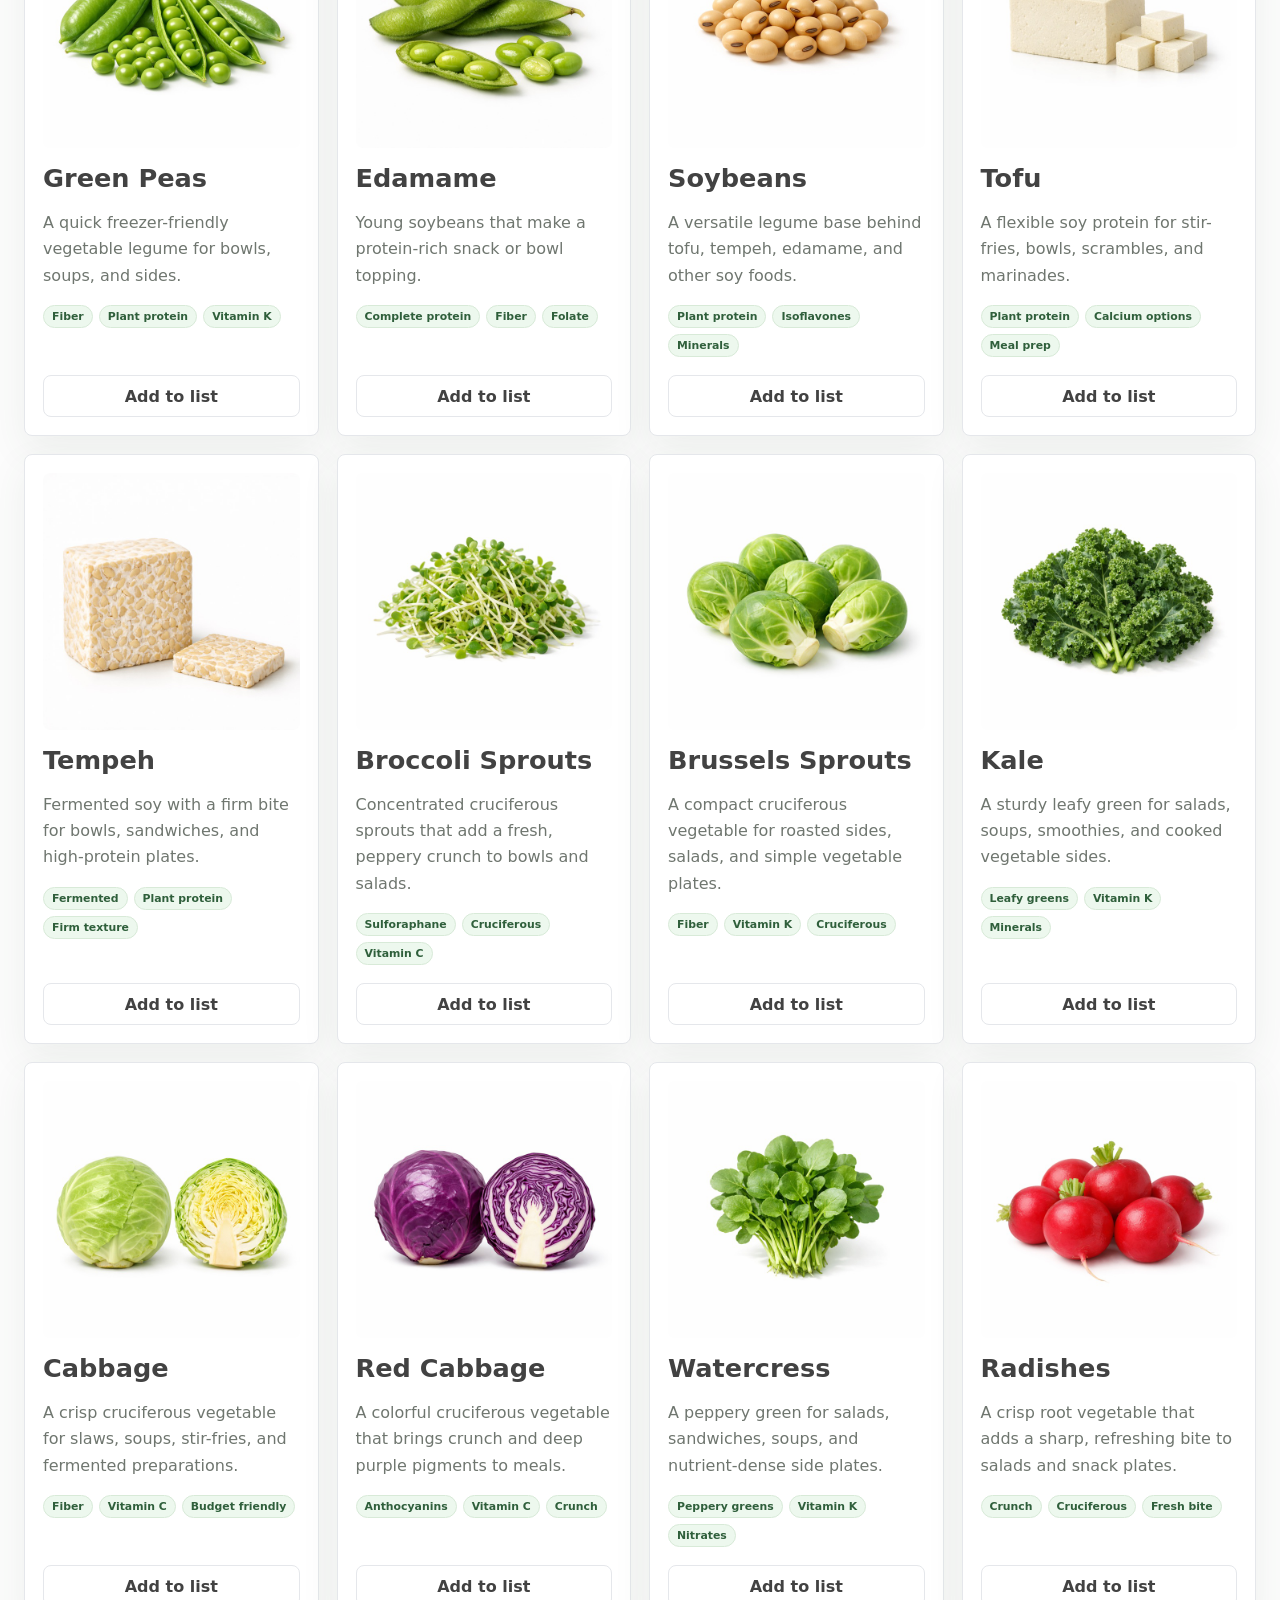
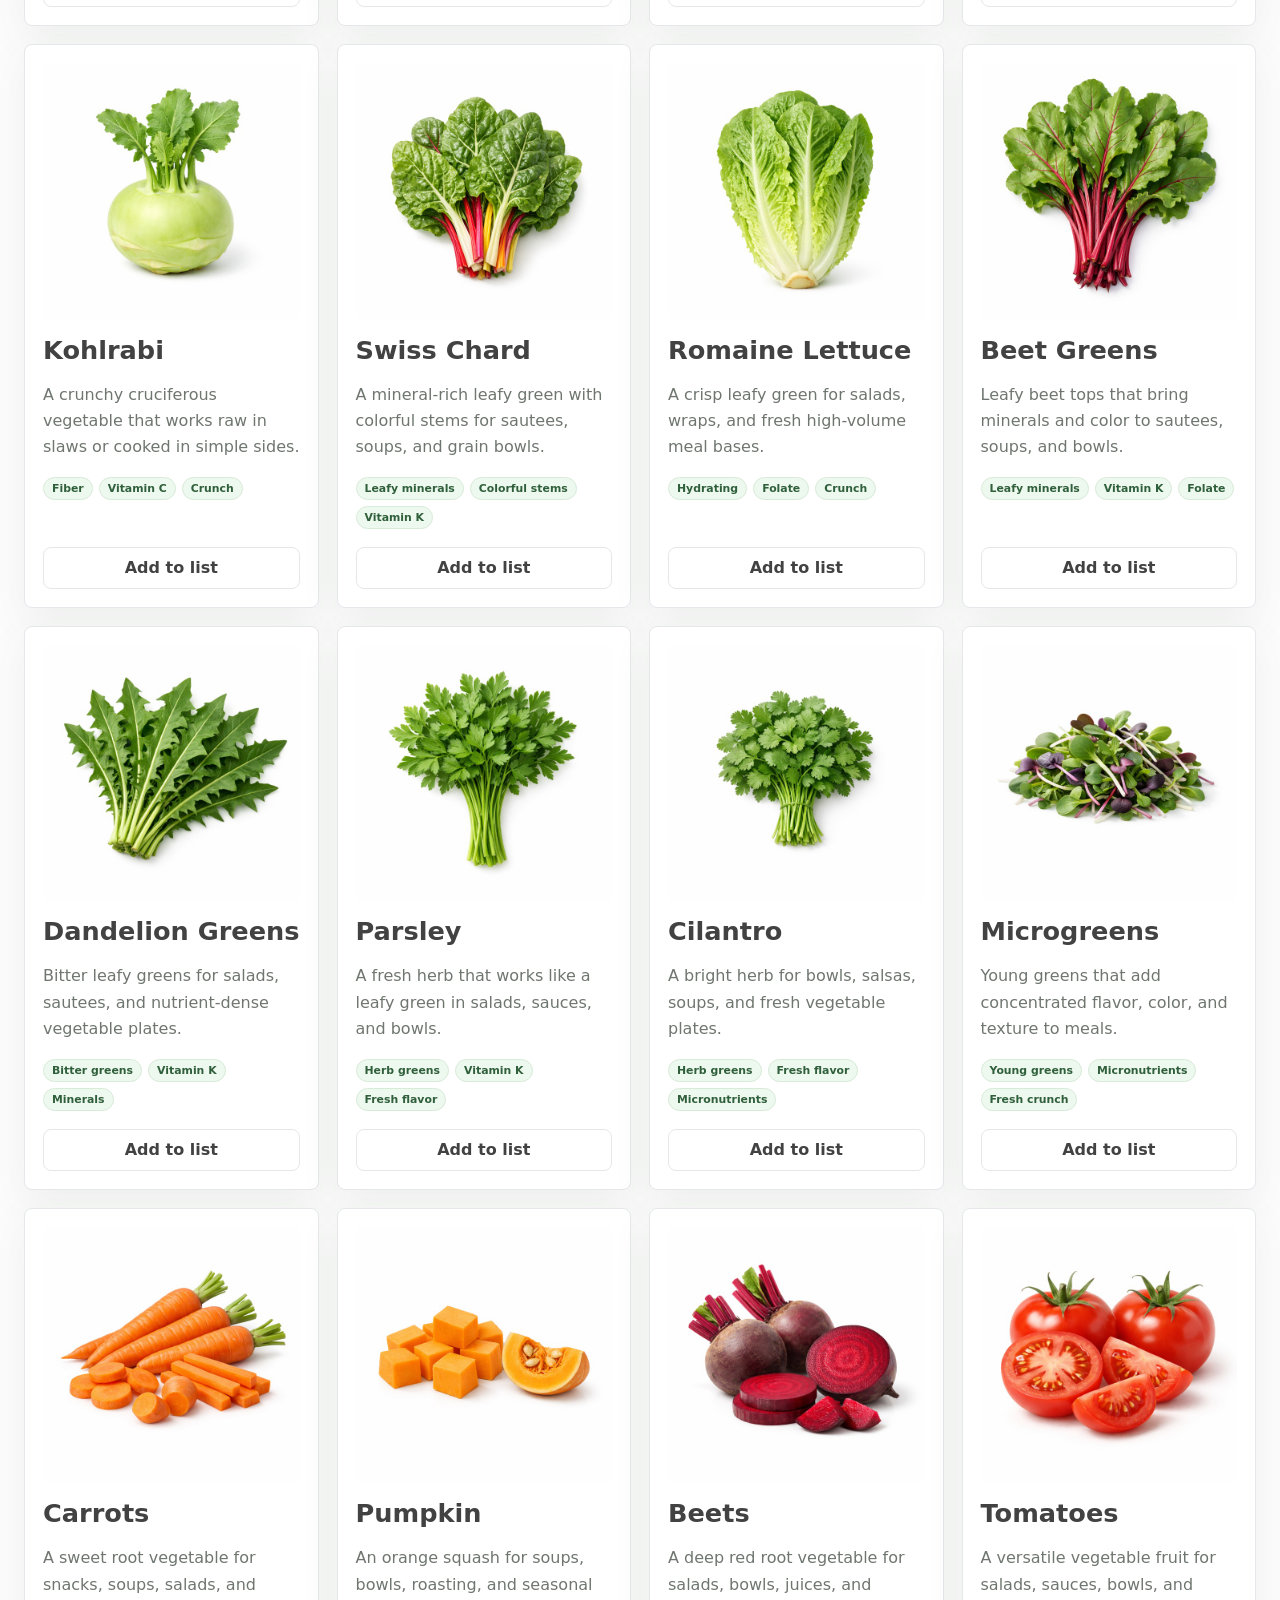
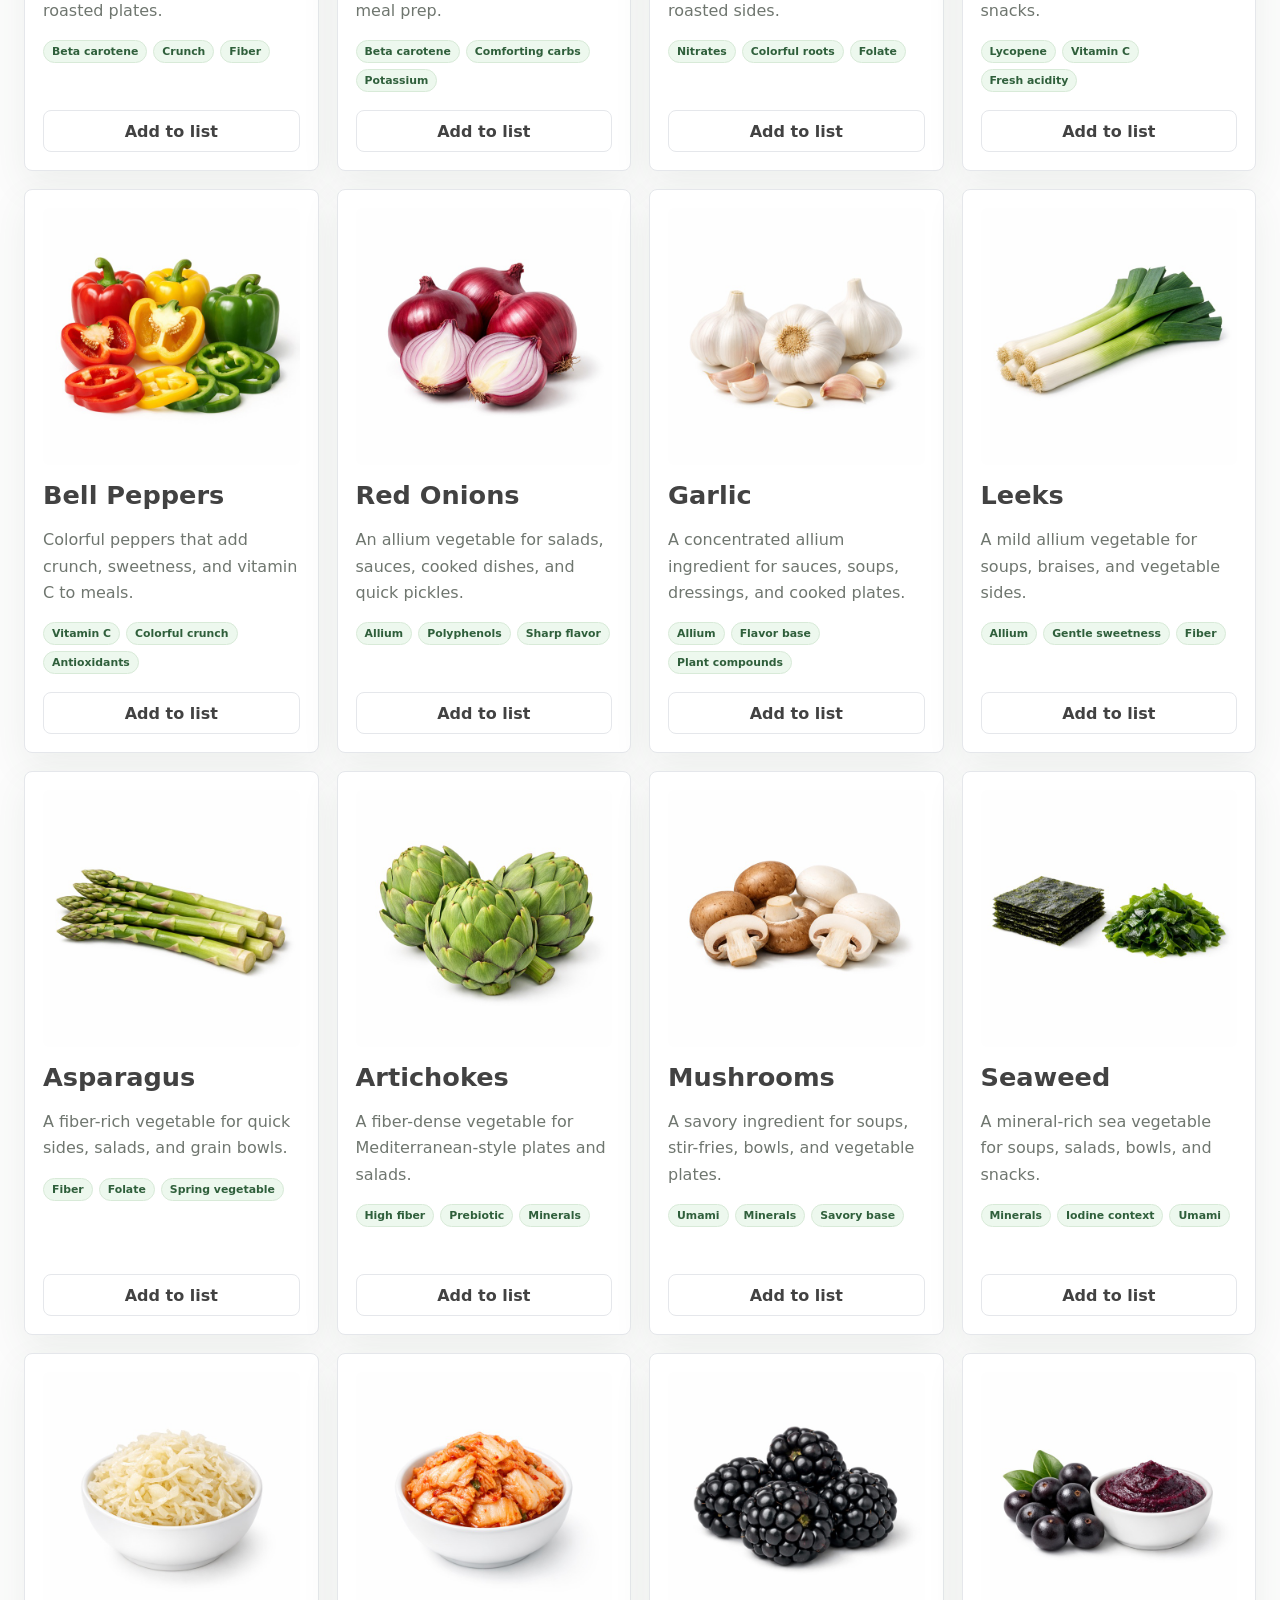
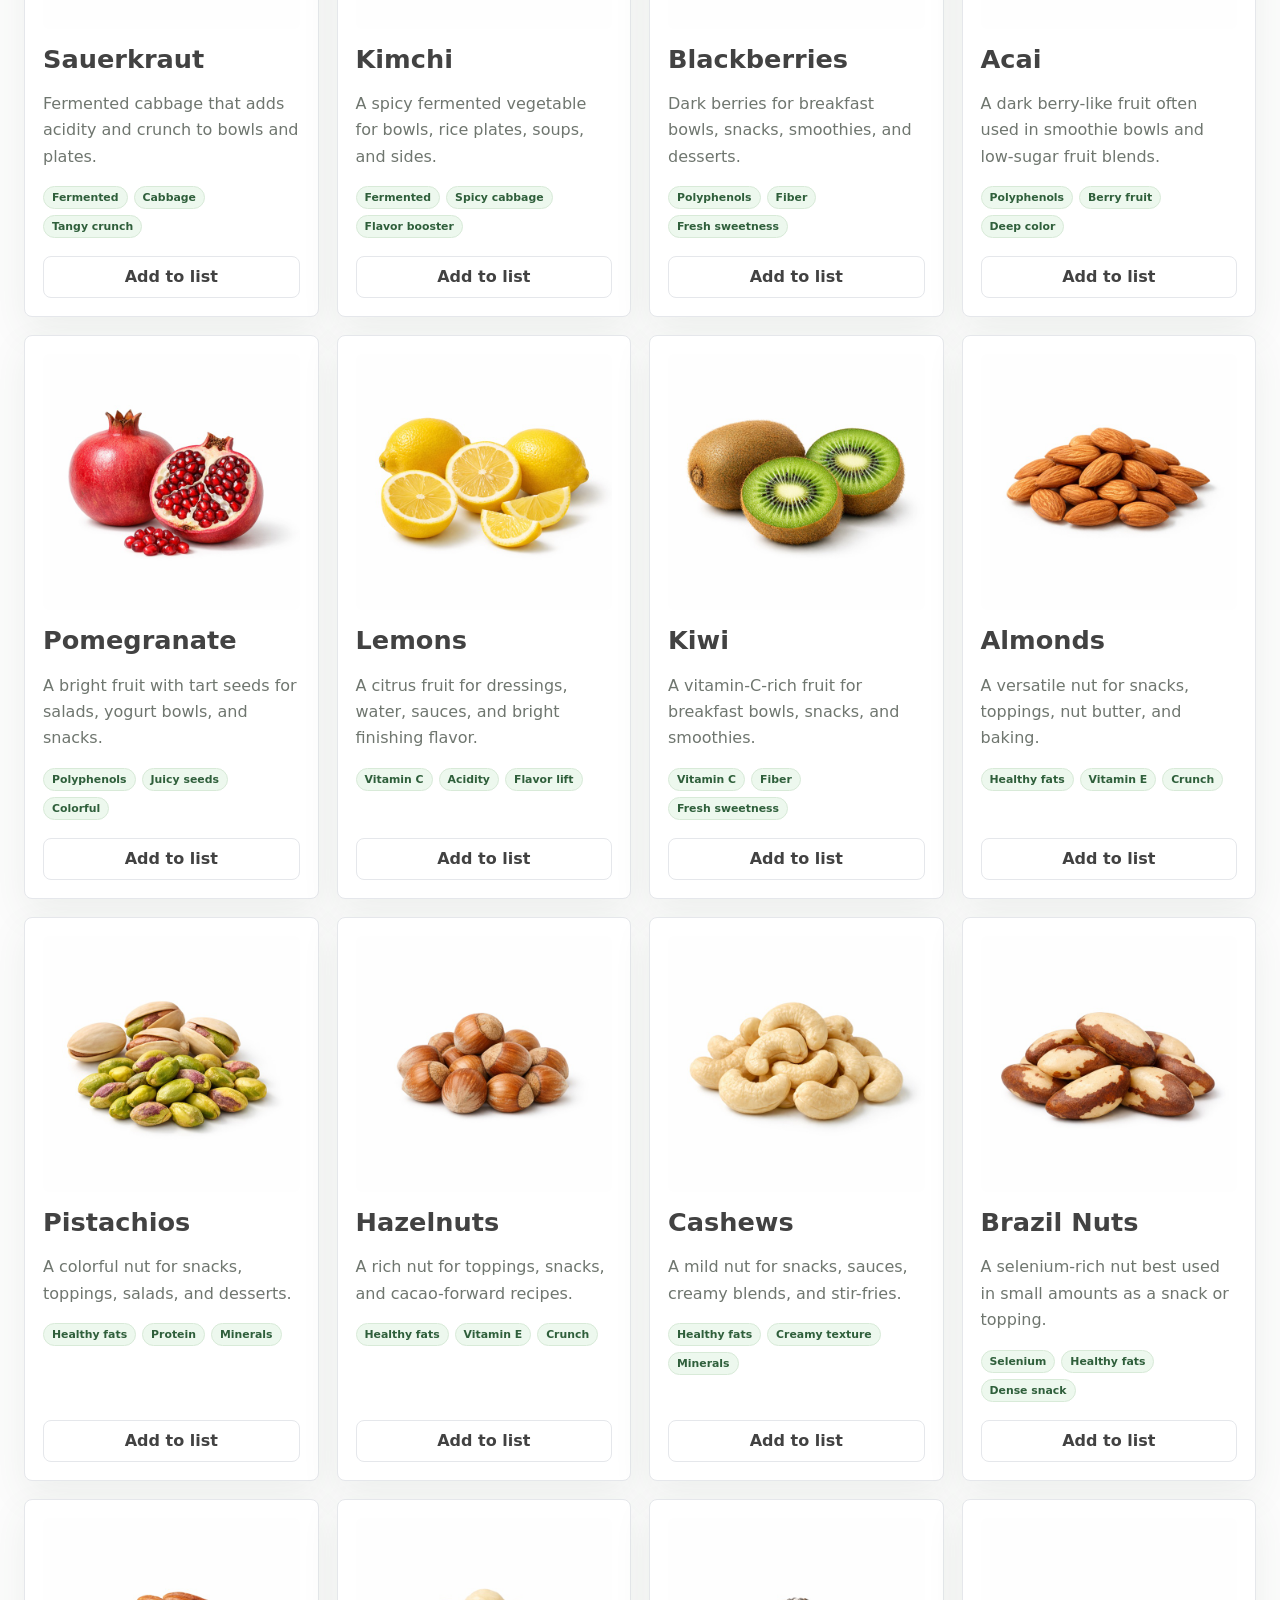
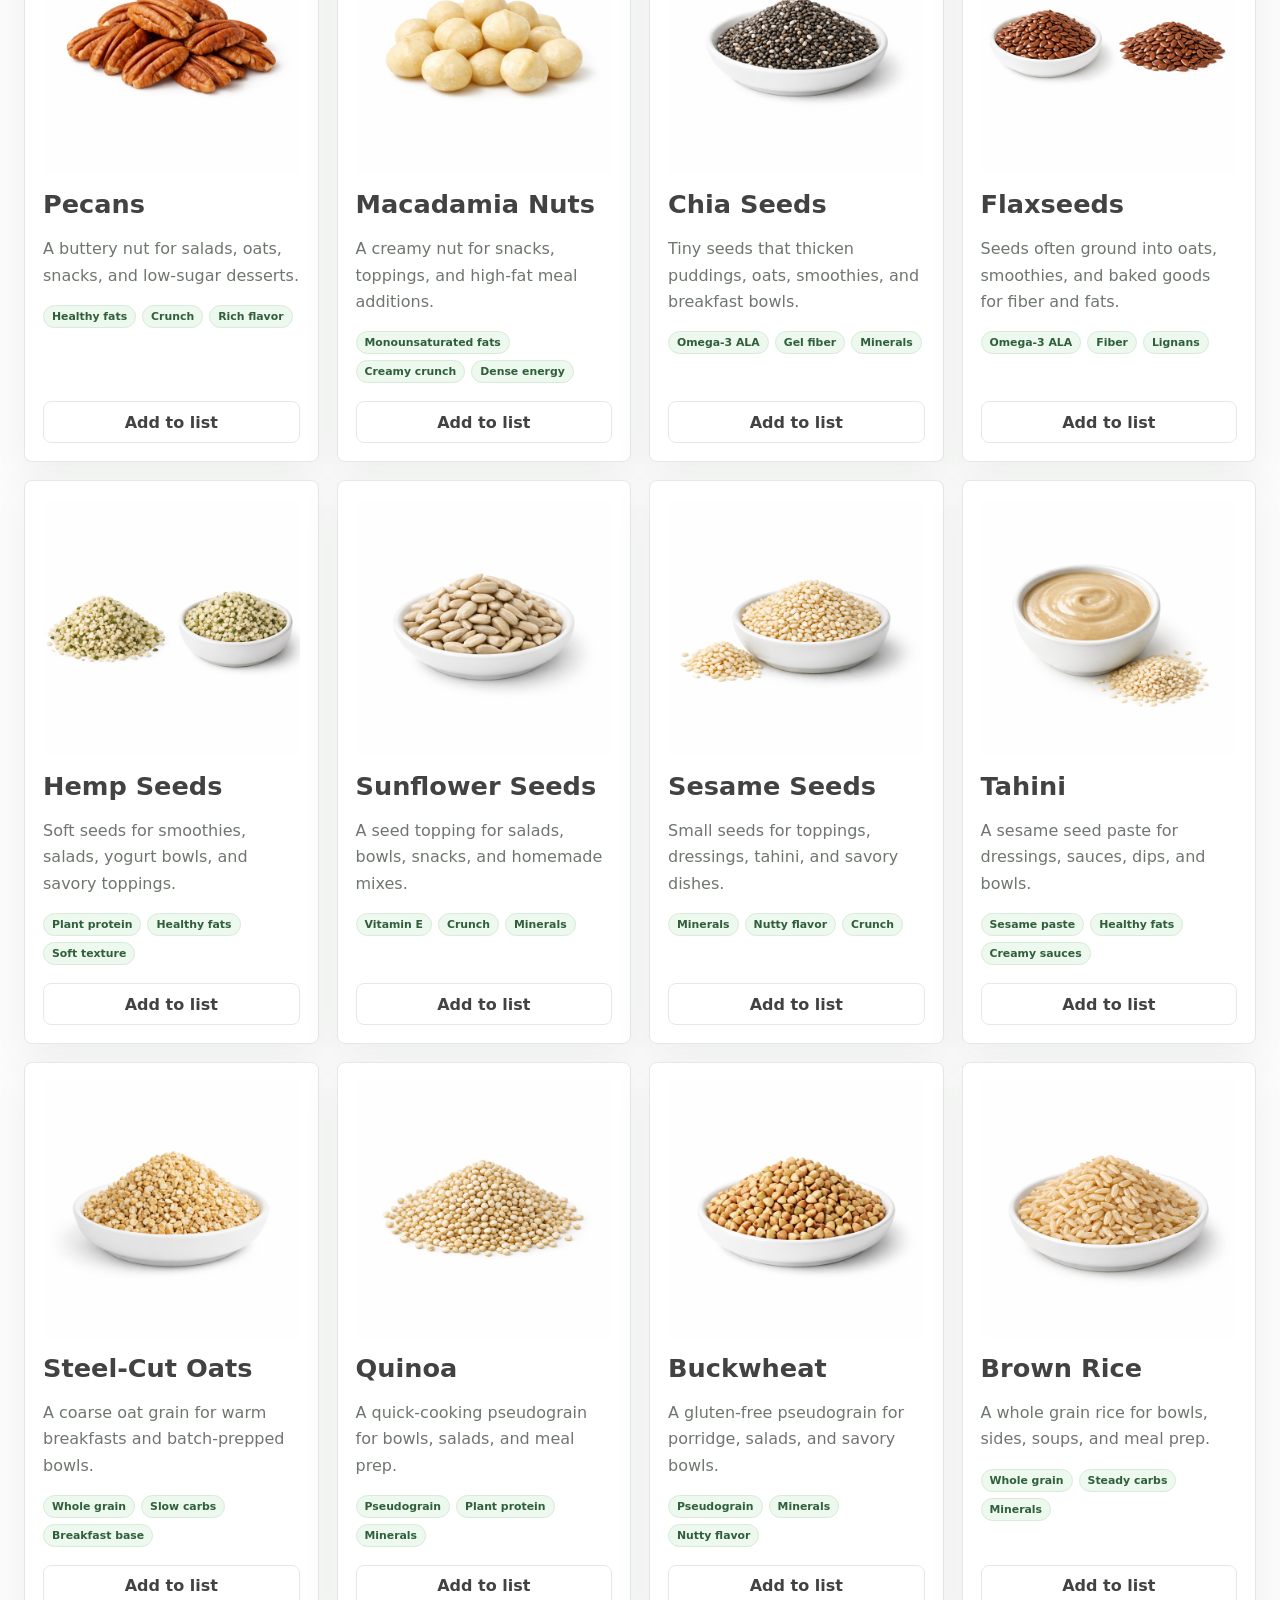
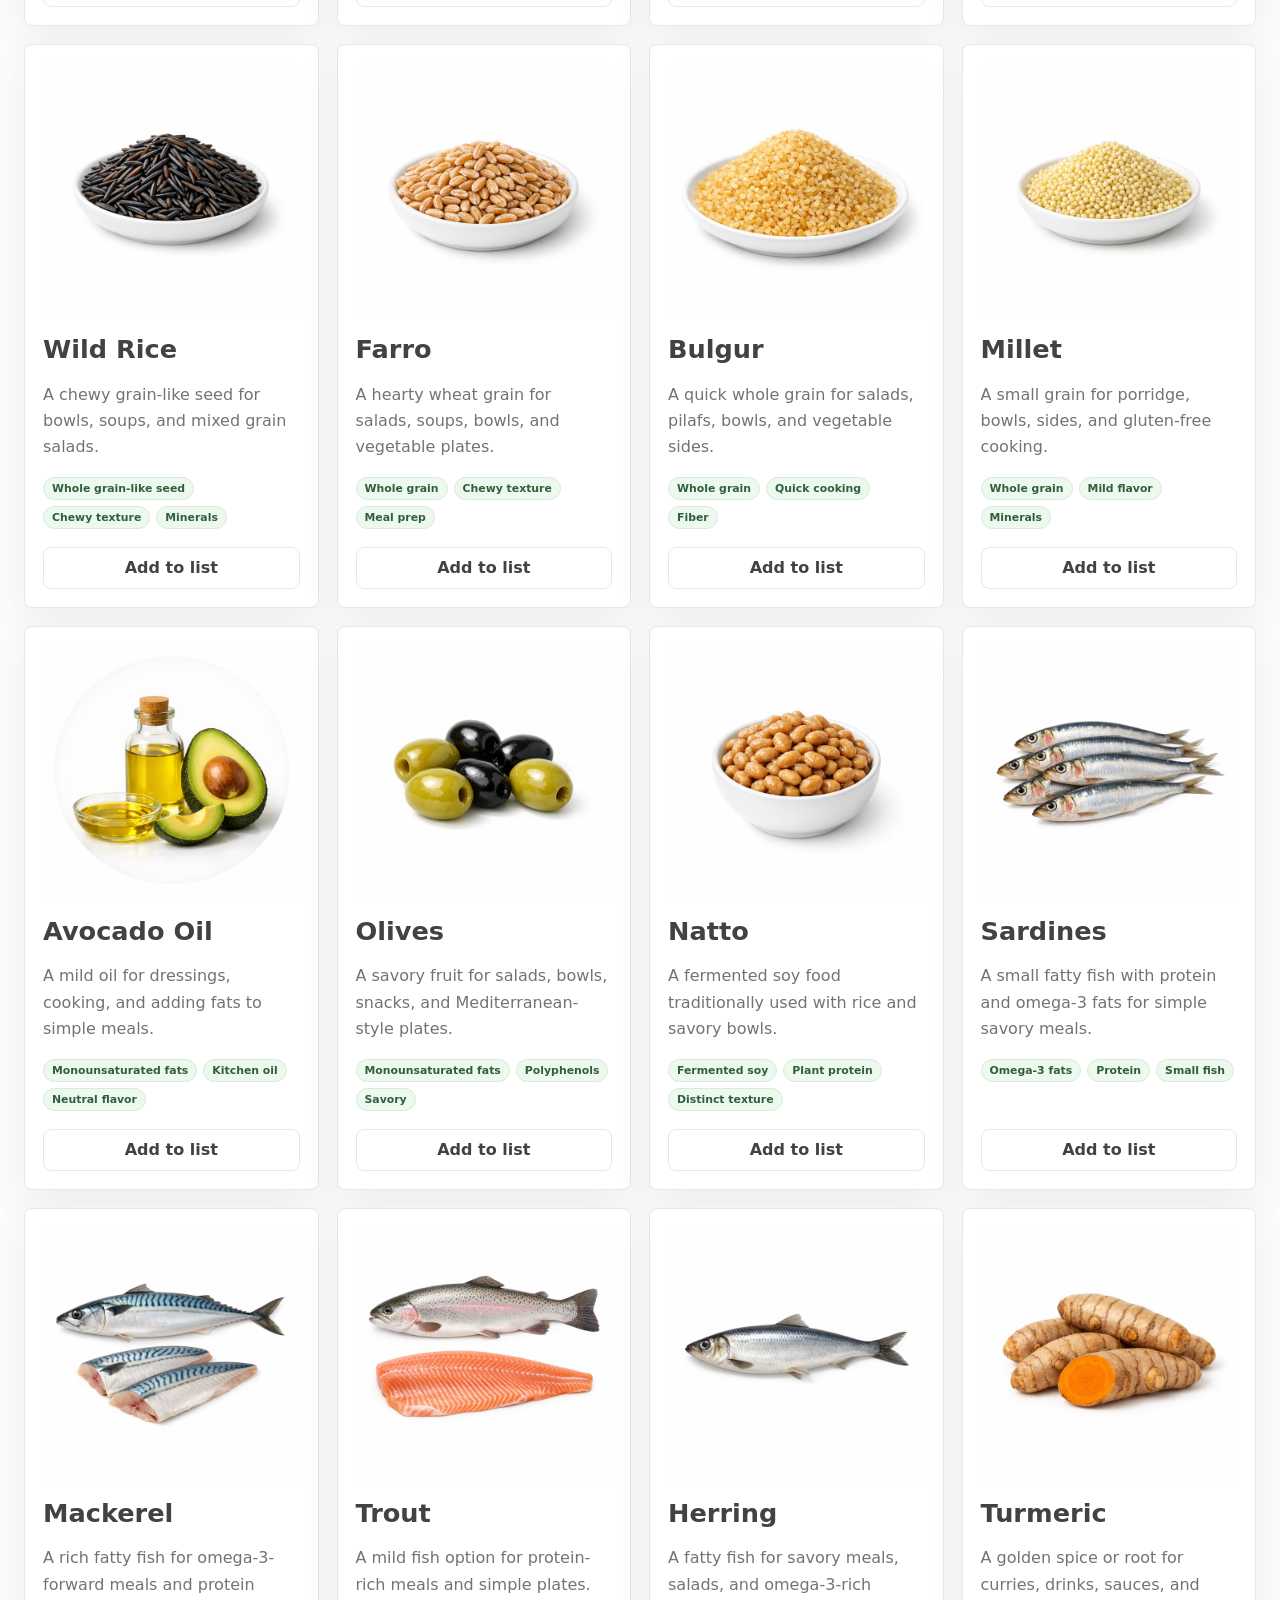
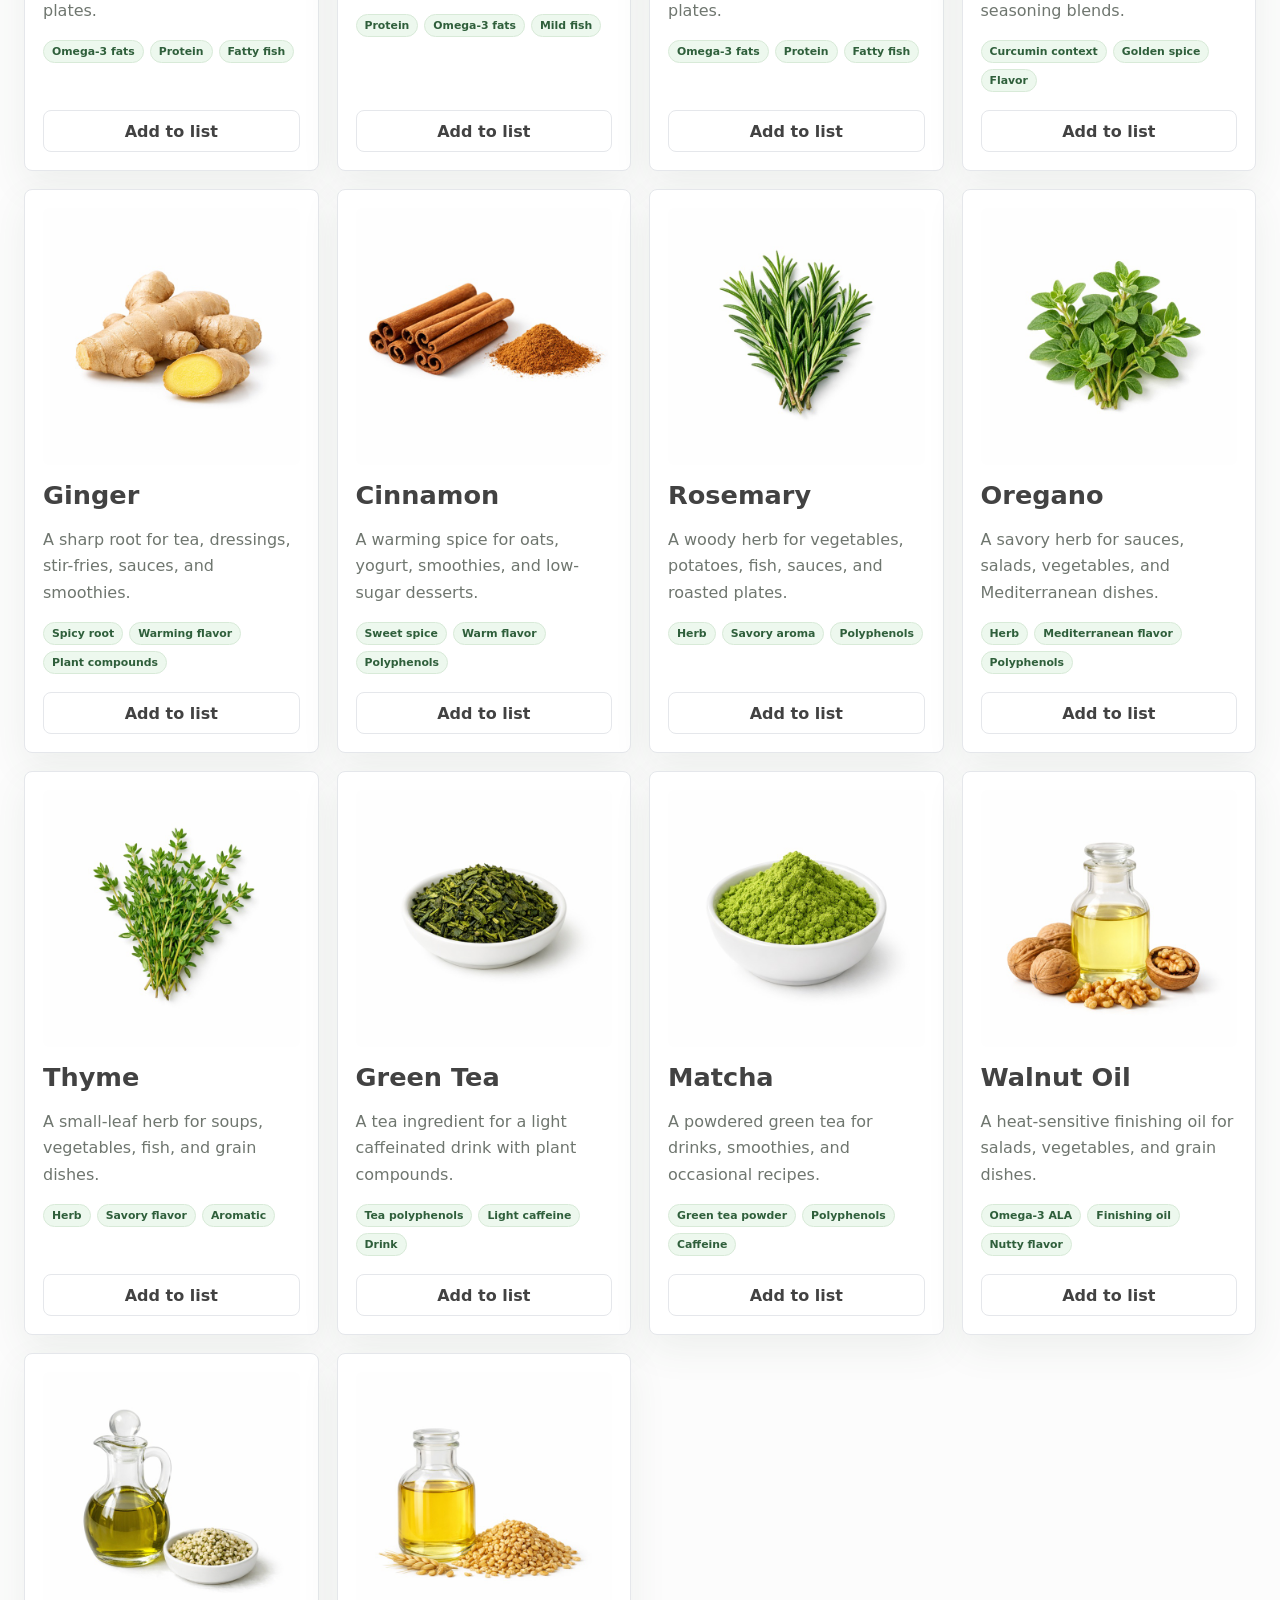
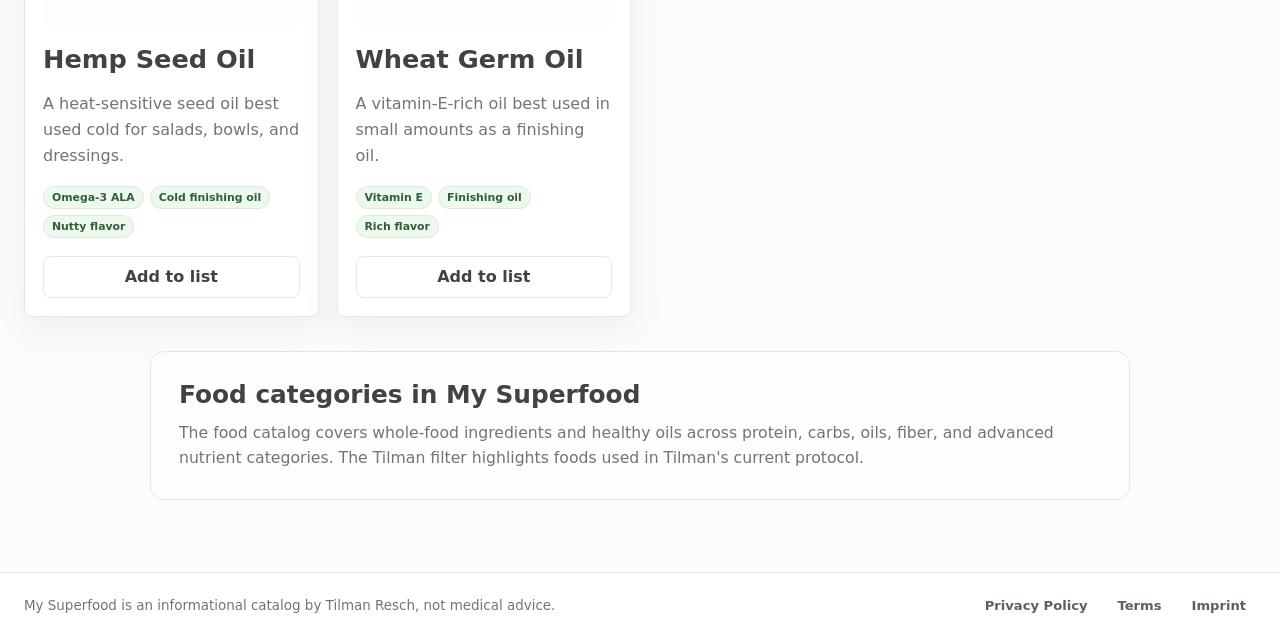
==== commit 01ebcb5c: "Add shared secondary page header" ====
--- a/foods.html
+++ b/foods.html
@@ -23,6 +23,9 @@
     <link rel="icon" type="image/png" sizes="512x512" href="/assets/images/my-superfood-icon-512.png">
     <link rel="apple-touch-icon" sizes="180x180" href="/assets/images/my-superfood-icon.png">
     <link rel="stylesheet" href="styles.css">
+    <link rel="sitemap" type="application/xml" href="/sitemap.xml">
+    <link rel="alternate" type="text/plain" title="LLMs and AI search guidance" href="/llms.txt">
+    <link rel="alternate" type="application/json" title="My Superfood site entities" href="/data/site-entities.json">
     <script type="application/ld+json">
       {
         "@context": "https://schema.org",
@@ -53,6 +56,26 @@
         }
       }
     </script>
+    <script type="application/ld+json">
+      {
+        "@context": "https://schema.org",
+        "@type": "BreadcrumbList",
+        "itemListElement": [
+          {
+            "@type": "ListItem",
+            "position": 1,
+            "name": "My Superfood",
+            "item": "https://my-superfood.com/"
+          },
+          {
+            "@type": "ListItem",
+            "position": 2,
+            "name": "Foods",
+            "item": "https://my-superfood.com/foods"
+          }
+        ]
+      }
+    </script>
   </head>
   <body data-page="foods">
     <header class="site-header">
@@ -66,12 +89,15 @@
         <a href="/luminaos">LuminaOS</a>
       </nav>
     </header>
+    <section class="secondary-header food-catalog-header" data-secondary-header aria-labelledby="food-catalog-title">
+      <div class="secondary-header-inner">
+        <div class="secondary-header-copy">
+          <h1 class="secondary-header-title" id="food-catalog-title">Food catalog</h1>
+          <span class="secondary-header-subtitle">Superfoods in a clean list view.</span>
+        </div>
+      </div>
+    </section>
     <main class="page-shell">
-      <section class="page-heading">
-        <p class="eyebrow">Food catalog</p>
-        <h1>Superfoods in a clean list view.</h1>
-        <p>Scan nutrient strengths, save ingredients, and compare foods without leaving the practical catalog view.</p>
-      </section>
       <section class="catalog-grid" id="food-catalog" aria-label="Superfood catalog"></section>
       <section class="seo-summary" aria-label="Food catalog context">
         <h2>Food categories in My Superfood</h2>
--- a/styles.css
+++ b/styles.css
@@ -5,8 +5,8 @@
   --line: #e5e7eb;
   --paper: #fcfcfc;
   --surface: #ffffff;
-  --leaf: #4caf50;
-  --leaf-dark: #2f7d32;
+  --leaf: #3f7a4d;
+  --leaf-dark: #2f5f3b;
   --mint: #edf8ee;
   --sun: #f4b84a;
   --clay: #c86f4b;
@@ -261,6 +261,538 @@
   margin-top: 10px;
 }
 
+.article-shell {
+  max-width: 1040px;
+  min-width: 0;
+  width: 100%;
+}
+
+.secondary-header {
+  --secondary-header-content-width: 1040px;
+  --secondary-header-offset: 56px;
+  background: rgba(248, 251, 247, 0.96);
+  border-bottom: 1px solid #dfe8df;
+  box-shadow: 0 3px 10px rgba(41, 57, 44, 0.05);
+  position: sticky;
+  top: var(--secondary-header-offset);
+  transform: translateY(0);
+  transition: opacity 180ms ease, transform 180ms ease, visibility 180ms ease;
+  z-index: 50;
+}
+
+.secondary-header.is-hidden {
+  opacity: 0;
+  pointer-events: none;
+  transform: translateY(-100%);
+  visibility: hidden;
+}
+
+.secondary-header-inner {
+  align-items: center;
+  display: flex;
+  gap: 16px;
+  justify-content: space-between;
+  margin: 0 auto;
+  max-width: var(--secondary-header-content-width);
+  min-height: 44px;
+  padding: 6px 24px;
+}
+
+.secondary-header-copy {
+  align-items: center;
+  display: flex;
+  gap: 16px;
+  min-width: 0;
+}
+
+.secondary-header-title {
+  color: var(--leaf-dark);
+  font-size: 0.78rem;
+  font-weight: 850;
+  letter-spacing: 0.04em;
+  line-height: 1.2;
+  margin: 0;
+}
+
+.supplement-blog-header .secondary-header-title {
+  text-transform: uppercase;
+}
+
+.secondary-header-subtitle {
+  border-left: 1px solid #cad8cb;
+  color: var(--muted);
+  font-size: 0.84rem;
+  font-weight: 500;
+  line-height: 1.25;
+  padding-left: 16px;
+}
+
+.secondary-header-action {
+  align-items: center;
+  border: 1px solid #d5e2d6;
+  border-radius: 6px;
+  color: var(--leaf-dark);
+  display: inline-flex;
+  font-size: 0.76rem;
+  font-weight: 780;
+  gap: 6px;
+  min-height: 30px;
+  padding: 5px 9px;
+  white-space: nowrap;
+}
+
+.secondary-header-action:hover,
+.secondary-header-action:focus-visible {
+  background: #e8f2e8;
+  border-color: #bdd2bf;
+}
+
+.food-catalog-header {
+  --secondary-header-content-width: 1280px;
+}
+
+.food-catalog-header .secondary-header-title {
+  font-size: 1rem;
+  letter-spacing: 0;
+}
+
+.blog-section-nav {
+  display: flex;
+  flex-direction: column;
+  gap: 7px;
+  position: fixed;
+  right: 12px;
+  top: 50%;
+  transform: translateY(-50%);
+  z-index: 45;
+}
+
+.blog-section-nav > a {
+  align-items: center;
+  backdrop-filter: blur(10px);
+  background: rgba(255, 255, 255, 0.86);
+  border: 1px solid #dce5dc;
+  border-radius: 6px;
+  color: #7b837b;
+  display: flex;
+  height: 40px;
+  justify-content: center;
+  position: relative;
+  transition: background 150ms ease, border-color 150ms ease, color 150ms ease, box-shadow 150ms ease;
+  width: 40px;
+}
+
+.blog-section-nav > a:hover,
+.blog-section-nav > a:focus-visible {
+  background: #f4f8f3;
+  border-color: #bdcfbf;
+  color: var(--leaf-dark);
+}
+
+.blog-section-nav > a[aria-current="location"] {
+  background: rgba(226, 240, 227, 0.94);
+  border-color: #afc8b2;
+  box-shadow: 0 4px 12px rgba(47, 95, 59, 0.1);
+  color: var(--leaf-dark);
+}
+
+.blog-section-nav svg {
+  fill: none;
+  height: 18px;
+  stroke: currentColor;
+  stroke-linecap: round;
+  stroke-linejoin: round;
+  stroke-width: 1.8;
+  width: 18px;
+}
+
+.blog-section-nav-label {
+  background: var(--ink);
+  border-radius: 5px;
+  color: white;
+  font-size: 0.68rem;
+  font-weight: 750;
+  opacity: 0;
+  padding: 4px 7px;
+  pointer-events: none;
+  position: absolute;
+  right: calc(100% + 8px);
+  transform: translateX(4px);
+  transition: opacity 150ms ease, transform 150ms ease;
+  visibility: hidden;
+  white-space: nowrap;
+}
+
+.blog-section-nav > a:hover .blog-section-nav-label,
+.blog-section-nav > a:focus-visible .blog-section-nav-label {
+  opacity: 1;
+  transform: translateX(0);
+  visibility: visible;
+}
+
+.blog-article {
+  background: var(--surface);
+  border: 1px solid var(--line);
+  border-radius: 14px;
+  box-shadow: var(--shadow-soft);
+  color: var(--muted);
+  font-size: 1rem;
+  line-height: 1.72;
+  padding: clamp(22px, 4vw, 44px);
+  min-width: 0;
+}
+
+.blog-hero-figure,
+.blog-inline-image {
+  margin: 0 0 28px;
+}
+
+.blog-hero-figure {
+  overflow: hidden;
+  position: relative;
+}
+
+.blog-hero-figure img,
+.blog-inline-image img {
+  aspect-ratio: 3 / 2;
+  border-radius: 12px;
+  box-shadow: 0 18px 40px rgba(41, 57, 44, 0.13);
+  display: block;
+  object-fit: cover;
+  width: 100%;
+}
+
+.blog-hero-figure img {
+  max-height: 430px;
+}
+
+.blog-hero-title {
+  background: rgba(255, 255, 255, 0.84);
+  left: 0;
+  padding: clamp(16px, 3vw, 26px);
+  position: absolute;
+  right: 0;
+  top: 0;
+}
+
+.blog-hero-title h1 {
+  color: var(--ink);
+  font-size: clamp(1.75rem, 4vw, 3rem);
+  font-weight: 850;
+  line-height: 1.06;
+  margin: 0;
+  max-width: 760px;
+}
+
+.blog-hero-date {
+  backdrop-filter: blur(8px);
+  background: rgba(255, 255, 255, 0.76);
+  border: 1px solid rgba(255, 255, 255, 0.72);
+  border-radius: 5px;
+  bottom: 14px;
+  color: var(--leaf-dark);
+  font-size: 0.7rem;
+  font-weight: 800;
+  padding: 5px 8px;
+  position: absolute;
+  right: 14px;
+}
+
+.blog-inline-image {
+  margin-top: 30px;
+}
+
+.blog-inline-image img {
+  max-height: 360px;
+}
+
+.blog-article section {
+  border-top: 1px solid var(--line);
+  margin-top: 30px;
+  padding-top: 28px;
+}
+
+.blog-article .blog-section-card {
+  background: linear-gradient(135deg, #ffffff 0%, #f7fbf6 100%);
+  border: 1px solid #e0ece1;
+  border-radius: 12px;
+  margin-top: 28px;
+  padding: clamp(18px, 3vw, 28px);
+}
+
+.blog-article .blog-section-card + .blog-section-card {
+  margin-top: 24px;
+}
+
+.blog-article h2,
+.blog-article h3 {
+  color: var(--ink);
+  line-height: 1.16;
+}
+
+.blog-article h2 {
+  font-size: clamp(1.35rem, 2.4vw, 2rem);
+  margin-bottom: 14px;
+}
+
+.blog-section-card[id] {
+  scroll-margin-top: 118px;
+}
+
+.blog-heading-anchor {
+  align-items: baseline;
+  color: inherit;
+  display: inline-flex;
+  gap: 8px;
+}
+
+.blog-heading-anchor::after {
+  color: var(--leaf);
+  content: "#";
+  font-size: 0.7em;
+  opacity: 0;
+  transition: opacity 150ms ease;
+}
+
+.blog-heading-anchor:hover::after,
+.blog-heading-anchor:focus-visible::after {
+  opacity: 0.62;
+}
+
+.blog-article h3 {
+  font-size: clamp(1.05rem, 1.8vw, 1.32rem);
+  margin: 22px 0 8px;
+}
+
+.supplement-entry {
+  border-top: 1px solid #dfe9df;
+}
+
+.supplement-entry:first-of-type {
+  margin-top: 18px;
+}
+
+.supplement-entry-summary {
+  align-items: center;
+  cursor: pointer;
+  display: grid;
+  gap: 12px;
+  grid-template-columns: minmax(0, 1fr) 24px;
+  list-style: none;
+  min-height: 58px;
+  padding: 12px 2px;
+}
+
+.supplement-entry-summary::-webkit-details-marker {
+  display: none;
+}
+
+.supplement-entry-summary::after {
+  border-bottom: 2px solid var(--leaf-dark);
+  border-right: 2px solid var(--leaf-dark);
+  content: "";
+  height: 8px;
+  justify-self: center;
+  transform: rotate(45deg) translate(-2px, -2px);
+  transition: transform 160ms ease;
+  width: 8px;
+}
+
+.supplement-entry[open] > .supplement-entry-summary::after {
+  transform: rotate(225deg) translate(-2px, -2px);
+}
+
+.supplement-entry-summary h3 {
+  margin: 0;
+  min-width: 0;
+}
+
+.supplement-entry-summary:hover h3 a,
+.supplement-entry-summary:focus-visible h3 a {
+  text-decoration-color: currentColor;
+}
+
+.supplement-entry-summary:focus-visible {
+  border-radius: 6px;
+  outline: 3px solid rgba(67, 128, 80, 0.24);
+  outline-offset: 2px;
+}
+
+.supplement-entry-body {
+  padding: 2px 2px 8px;
+}
+
+.supplement-entry-body > :last-child {
+  margin-bottom: 10px;
+}
+
+.blog-article h3 a {
+  color: var(--leaf-dark);
+  text-decoration-color: rgba(46, 125, 50, 0.24);
+  text-underline-offset: 4px;
+}
+
+.blog-shop-link {
+  border: 1px solid #d8ead9;
+  border-radius: 6px;
+  color: var(--leaf-dark) !important;
+  display: inline-flex;
+  font-size: 0.68rem;
+  font-weight: 850;
+  margin-left: 8px;
+  padding: 4px 7px;
+  text-decoration: none !important;
+  vertical-align: middle;
+}
+
+.blog-shop-link:hover,
+.blog-shop-link:focus-visible {
+  background: var(--leaf-dark);
+  color: white !important;
+}
+
+.brand-pill {
+  background: #eef8ef;
+  border: 1px solid #d4e7d6;
+  border-radius: 999px;
+  color: var(--leaf-dark);
+  display: inline-flex;
+  font-size: 0.68rem;
+  font-weight: 860;
+  margin-left: 8px;
+  padding: 4px 8px;
+  text-transform: uppercase;
+  vertical-align: middle;
+}
+
+.muted-pill {
+  background: #f4f5f2;
+  border-color: var(--line);
+  color: var(--muted);
+}
+
+.blog-article p {
+  margin-bottom: 16px;
+}
+
+.shake-card {
+  border-color: #e5ddcf !important;
+  background: #fffdfa !important;
+}
+
+.shake-card .shake-image {
+  margin: 22px 0 0;
+}
+
+.blog-section-card > .blog-section-image {
+  margin: 22px 0 0;
+}
+
+.shake-ingredient-list {
+  columns: 2;
+  margin: 0 0 18px;
+  padding-left: 22px;
+}
+
+.dose-line {
+  background: #f4faf4;
+  border-left: 4px solid var(--leaf);
+  border-radius: 8px;
+  color: var(--ink);
+  padding: 10px 12px;
+}
+
+@media (prefers-reduced-motion: reduce) {
+  .supplement-entry-summary::after {
+    transition: none;
+  }
+}
+
+.article-disclaimer {
+  border-radius: 10px;
+  padding: 12px 14px;
+}
+
+.article-disclaimer {
+  background: #fff8ed;
+  border: 1px solid #f1dfc3;
+  color: #765a2d;
+}
+
+.directory-note {
+  background: var(--surface);
+  border: 1px solid var(--line);
+  border-radius: 12px;
+  box-shadow: var(--shadow-soft);
+  color: var(--muted);
+  margin-bottom: 20px;
+  padding: 18px 20px;
+}
+
+.directory-note p {
+  margin-bottom: 8px;
+}
+
+.directory-note p:first-child {
+  color: var(--leaf-dark);
+  font-weight: 820;
+}
+
+.directory-note p:last-child {
+  margin-bottom: 0;
+}
+
+.directory-table-wrap {
+  overflow-x: auto;
+}
+
+.directory-table th:first-child,
+.directory-table td:first-child {
+  min-width: 220px;
+}
+
+.directory-table th:nth-child(2),
+.directory-table td:nth-child(2) {
+  min-width: 420px;
+}
+
+.directory-inclusion-list {
+  display: grid;
+  gap: 8px;
+}
+
+.directory-inclusion {
+  align-items: center;
+  background: #f7fbf7;
+  border: 1px solid #dceadd;
+  border-radius: 8px;
+  color: var(--ink);
+  display: grid;
+  gap: 2px;
+  padding: 8px 10px;
+  text-decoration: none;
+}
+
+.directory-inclusion strong {
+  color: var(--leaf-dark);
+  font-size: 0.92rem;
+}
+
+.directory-inclusion span {
+  color: var(--muted);
+  font-size: 0.82rem;
+}
+
+.directory-inclusion:hover {
+  border-color: rgba(76, 175, 80, 0.45);
+  transform: translateY(-1px);
+}
+
+.directory-total {
+  color: var(--ink);
+  white-space: nowrap;
+}
+
 .lumina-dashboard-shell {
   display: grid;
   gap: 22px;
@@ -560,7 +1092,13 @@
 .food-bubble {
   --size: var(--bubble-size, 108px);
   --delay: 0s;
-  --float: 11px;
+  --duration: 6.9s;
+  --float: 18px;
+  --float-soft: 10px;
+  --drift: 8px;
+  --drift-alt: -6px;
+  --tilt: 1.6deg;
+  --tilt-alt: -1.2deg;
   align-items: center;
   background: rgba(255, 255, 255, 0.95);
   border: 1px solid rgba(255, 255, 255, 0.96);
@@ -575,11 +1113,11 @@
   position: absolute;
   top: var(--bubble-y, 0);
   transform: scale(1);
-  transition: transform 210ms ease, opacity 210ms ease, filter 210ms ease, box-shadow 210ms ease, translate 210ms ease;
+  transition: transform 210ms ease, opacity 210ms ease, filter 210ms ease, box-shadow 210ms ease, translate 210ms ease, rotate 210ms ease;
   width: var(--size);
-  animation: bubble-float 6.8s ease-in-out infinite;
+  animation: bubble-float var(--duration) ease-in-out infinite;
   animation-delay: var(--delay);
-  will-change: transform, translate;
+  will-change: transform, translate, rotate;
 }
 
 .food-bubble img {
@@ -751,6 +1289,10 @@
   width: 100%;
 }
 
+.button.primary:hover {
+  background: var(--leaf-dark);
+}
+
 .button.primary:hover,
 .button.ghost:hover,
 .filter-button:hover {
@@ -791,7 +1333,6 @@
 .chip {
   background: transparent;
   border: 0;
-  border-radius: 999px;
   color: var(--muted);
   cursor: pointer;
   font-weight: 800;
@@ -799,10 +1340,25 @@
   white-space: nowrap;
 }
 
+.filter-button {
+  border-radius: 14px;
+}
+
+.chip {
+  border-radius: 999px;
+}
+
 .filter-button.active,
 .chip.active {
   background: var(--leaf);
   color: white;
+}
+
+.filter-bar .filter-button.active {
+  background: rgba(63, 122, 77, 0.12);
+  box-shadow: inset 0 0 0 1px rgba(63, 122, 77, 0.18);
+  color: var(--leaf-dark);
+  padding-inline: 16px;
 }
 
 .page-shell {
@@ -840,6 +1396,43 @@
   margin-bottom: 0;
 }
 
+.compact-heading-card {
+  padding: clamp(18px, 3vw, 28px);
+}
+
+.compact-heading-card h1 {
+  font-size: clamp(1.55rem, 2.4vw, 2.35rem);
+}
+
+.linked-heading-card {
+  align-items: center;
+  display: flex;
+  gap: 18px;
+  justify-content: space-between;
+}
+
+.heading-card-link {
+  align-self: flex-start;
+  flex: 0 1 auto;
+  margin-bottom: 0;
+  max-width: 100%;
+  white-space: nowrap;
+  width: fit-content;
+}
+
+.linked-heading-card > .heading-card-link {
+  margin-left: auto;
+}
+
+.heading-card-actions {
+  align-items: center;
+  display: flex;
+  flex: 0 0 auto;
+  flex-wrap: wrap;
+  gap: 10px;
+  justify-content: flex-end;
+}
+
 .page-heading-card p {
   font-size: 1.02rem;
   margin-bottom: 0;
@@ -874,7 +1467,7 @@
 }
 
 .page-heading p,
-.recipe-feature p,
+.recipe-story p,
 .lumina-panel p,
 .catalog-card p {
   color: var(--muted);
@@ -909,6 +1502,13 @@
   margin-bottom: 16px;
   object-fit: cover;
   width: 100%;
+}
+
+.catalog-card h2 {
+  font-size: clamp(1.55rem, 2vw, 2.05rem);
+  line-height: 1.1;
+  margin-bottom: 18px;
+  overflow-wrap: anywhere;
 }
 
 .tag-row,
@@ -941,6 +1541,27 @@
 .catalog-card .button {
   margin: 16px 0 0;
   width: 100%;
+}
+
+#food-catalog .catalog-card {
+  display: flex;
+  flex-direction: column;
+}
+
+#food-catalog .catalog-card .tag-row {
+  align-content: flex-start;
+  flex: 0 0 54px;
+  margin-bottom: 16px;
+  max-height: 54px;
+  overflow: hidden;
+}
+
+#food-catalog .catalog-card .tag {
+  white-space: nowrap;
+}
+
+#food-catalog .catalog-card .button {
+  margin-top: auto;
 }
 
 .catalog-table .tag {
@@ -1129,14 +1750,15 @@
   border: 1px solid var(--line);
   border-radius: 12px;
   box-shadow: var(--shadow-soft);
-  padding: 8px;
+  gap: 10px;
+  padding: 7px;
 }
 
 .tab-list,
 .category-filter-row {
   display: flex;
   flex-wrap: wrap;
-  gap: 8px;
+  gap: 7px;
 }
 
 .supplement-browser .tab-list {
@@ -1149,9 +1771,37 @@
 }
 
 .supplement-browser .category-filter-row .filter-button {
-  font-size: 0.76rem;
+  font-size: 0.71rem;
+  min-height: 30px;
+  padding: 6px 8px;
+}
+
+.catalog-search {
+  flex: 0 1 190px;
+  min-width: 160px;
+}
+
+.catalog-search input {
+  background: rgba(255, 255, 255, 0.92);
+  border: 1px solid var(--line);
+  border-radius: 999px;
+  color: var(--ink);
+  font-size: 0.8rem;
+  font-weight: 750;
   min-height: 32px;
-  padding: 7px 10px;
+  outline: none;
+  padding: 7px 12px;
+  width: 100%;
+}
+
+.catalog-search input::placeholder {
+  color: var(--muted);
+  opacity: 0.78;
+}
+
+.catalog-search input:focus {
+  border-color: rgba(46, 125, 50, 0.48);
+  box-shadow: 0 0 0 3px rgba(76, 175, 80, 0.14);
 }
 
 .tab-button {
@@ -1160,9 +1810,10 @@
   border-radius: 8px;
   color: var(--muted);
   cursor: pointer;
+  font-size: 0.84rem;
   font-weight: 850;
-  min-height: 42px;
-  padding: 10px 16px;
+  min-height: 34px;
+  padding: 7px 11px;
 }
 
 .tab-button.active {
@@ -1282,6 +1933,30 @@
   gap: 5px;
   margin-top: 1px;
   position: relative;
+}
+
+.relationship-row {
+  display: flex;
+  margin-top: 1px;
+}
+
+.relationship-note {
+  background: #f2f5f1;
+  border: 1px solid #dfe6dd;
+  border-radius: 5px;
+  color: #59655d;
+  cursor: help;
+  display: inline-flex;
+  font-size: 0.68rem;
+  font-weight: 850;
+  padding: 5px 7px;
+  position: relative;
+}
+
+.relationship-note-alternative {
+  background: #fff5e7;
+  border-color: #ead7b9;
+  color: #7a5724;
 }
 
 .storage-chip,
@@ -1452,6 +2127,12 @@
   transform: translateY(0);
 }
 
+.relationship-note:hover .timing-tooltip,
+.relationship-note:focus-visible .timing-tooltip {
+  opacity: 1;
+  transform: translateY(0);
+}
+
 .shop-link {
   background: #f4faf4;
   border: 1px solid #d8ead9;
@@ -1646,44 +2327,282 @@
   width: 52px;
 }
 
+.list-item-cell.text-only {
+  display: flex;
+  flex-direction: column;
+  gap: 4px;
+}
+
 .empty-table-cell {
   color: var(--muted);
   font-weight: 750;
   padding: 28px;
 }
 
-.recipe-feature {
-  align-items: center;
-  background: white;
-  border: 1px solid var(--line);
+.recipe-feature-list {
+  display: grid;
+  gap: clamp(24px, 4vw, 42px);
+}
+
+.section-heading-row {
+  display: grid;
+  gap: 8px;
+  margin-bottom: 18px;
+}
+
+.section-heading-row h2 {
+  font-size: clamp(1.8rem, 3vw, 2.8rem);
+  margin: 0;
+}
+
+.recipe-library-section {
+  display: grid;
+  gap: 18px;
+}
+
+.recipe-library-grid {
+  display: grid;
+  gap: 20px;
+  grid-template-columns: repeat(3, minmax(0, 1fr));
+}
+
+.recipe-card {
+  --recipe-accent: var(--leaf);
+  --recipe-accent-dark: var(--leaf-dark);
+  --recipe-panel: rgba(255, 255, 255, 0.86);
+  --recipe-surface: rgba(255, 255, 255, 0.96);
+  --recipe-border: rgba(226, 233, 225, 0.95);
+  align-items: stretch;
+  background: var(--recipe-surface);
+  border: 1px solid var(--recipe-border);
   border-radius: 8px;
   display: grid;
-  gap: clamp(26px, 5vw, 64px);
-  grid-template-columns: minmax(280px, 0.9fr) minmax(0, 1.1fr);
-  padding: clamp(18px, 4vw, 40px);
-}
-
-.recipe-gallery > img {
-  border-radius: 8px;
-  box-shadow: var(--shadow);
-  width: 100%;
-}
-
-.gallery-strip {
+  gap: clamp(22px, 4vw, 42px);
+  overflow: visible;
+  padding: clamp(16px, 3.5vw, 38px);
+}
+
+.recipe-card-featured {
+  grid-template-columns: minmax(300px, 0.92fr) minmax(0, 1.08fr);
+}
+
+.recipe-card-compact {
+  gap: 18px;
+  padding: 14px;
+}
+
+.recipe-card-boho {
+  --recipe-accent: #5e7d5a;
+  --recipe-accent-dark: #2f5b35;
+  --recipe-panel: rgba(255, 250, 244, 0.82);
+  --recipe-surface: linear-gradient(135deg, rgba(255, 250, 244, 0.98), rgba(242, 248, 236, 0.94));
+  --recipe-border: rgba(213, 222, 205, 0.9);
+}
+
+.recipe-card-summer {
+  --recipe-accent: #5e7d5a;
+  --recipe-accent-dark: #2f5b35;
+  --recipe-panel: rgba(255, 250, 244, 0.82);
+  --recipe-surface: linear-gradient(135deg, rgba(255, 250, 244, 0.98), rgba(242, 248, 236, 0.94));
+  --recipe-border: rgba(213, 222, 205, 0.9);
+}
+
+.recipe-image-panel {
+  align-self: start;
   display: grid;
   gap: 12px;
-  grid-template-columns: repeat(3, 1fr);
-  margin-top: 12px;
-}
-
-.gallery-strip img {
-  aspect-ratio: 1;
+  position: relative;
+}
+
+.recipe-image-panel img {
+  aspect-ratio: 4 / 5;
+  border-radius: 8px;
+  box-shadow: 0 24px 58px rgba(65, 86, 70, 0.17);
+  display: block;
+  object-fit: cover;
+  width: 100%;
+}
+
+.recipe-title-overlay {
+  background: rgba(255, 255, 255, 0.76);
+  border: 1px solid rgba(255, 255, 255, 0.82);
+  border-radius: 8px;
+  left: 12px;
+  padding: clamp(14px, 2.2vw, 20px);
+  position: absolute;
+  right: 12px;
+  top: 12px;
+}
+
+.recipe-title-overlay h2 {
+  color: var(--ink);
+  font-size: clamp(1.65rem, 3.2vw, 3.05rem);
+  line-height: 0.98;
+  margin: 0;
+}
+
+.recipe-title-overlay h2 span {
+  display: block;
+  white-space: nowrap;
+}
+
+.recipe-card-compact .recipe-title-overlay {
+  left: 10px;
+  padding: 14px 12px;
+  right: 10px;
+  top: 10px;
+}
+
+.recipe-card-compact .recipe-title-overlay h2 {
+  font-size: clamp(1.25rem, 1.85vw, 1.85rem);
+}
+
+.recipe-meta-row {
+  display: grid;
+  gap: 10px;
+  grid-template-columns: repeat(3, minmax(0, 1fr));
+}
+
+.recipe-meta-row span {
+  background: rgba(255, 255, 255, 0.78);
+  border: 1px solid var(--recipe-border);
+  border-radius: 8px;
+  color: var(--muted);
+  font-size: 0.78rem;
+  font-weight: 850;
+  padding: 10px;
+  text-align: center;
+}
+
+.recipe-story {
+  display: flex;
+  flex-direction: column;
+  gap: 18px;
+  justify-content: center;
+  min-width: 0;
+}
+
+.recipe-chip-grid {
+  display: flex;
+  flex-wrap: nowrap;
+  gap: 8px;
+  margin-top: -48px;
+  overflow-x: auto;
+  overflow-y: hidden;
+  padding-bottom: 4px;
+  padding-top: 48px;
+  scrollbar-color: rgba(94, 125, 90, 0.32) transparent;
+  scrollbar-width: thin;
+}
+
+.recipe-chip {
+  display: inline-flex;
+  flex: 0 0 auto;
+  position: relative;
+}
+
+.recipe-chip button {
   background: white;
-  border: 1px solid var(--line);
+  border: 1px solid rgba(207, 219, 203, 0.95);
   border-radius: 8px;
-  padding: 8px;
+  color: var(--recipe-accent-dark);
+  cursor: help;
+  font: inherit;
+  font-size: 0.8rem;
+  font-weight: 850;
+  padding: 8px 11px;
+  white-space: nowrap;
+}
+
+.recipe-chip button:hover,
+.recipe-chip button:focus-visible {
+  border-color: var(--recipe-accent);
+  box-shadow: 0 8px 18px rgba(65, 86, 70, 0.12);
+  outline: 0;
+}
+
+.recipe-chip-tooltip {
+  background: rgba(31, 47, 34, 0.96);
+  border-radius: 8px;
+  bottom: calc(100% + 10px);
+  box-shadow: 0 16px 32px rgba(31, 47, 34, 0.18);
+  color: white;
+  font-size: 0.78rem;
+  font-weight: 750;
+  left: 50%;
+  line-height: 1.35;
+  max-width: min(230px, 78vw);
+  opacity: 0;
+  padding: 10px 12px;
+  pointer-events: none;
+  position: absolute;
+  transform: translateX(-50%) translateY(4px);
+  transition: opacity 160ms ease, transform 160ms ease;
+  width: max-content;
+  z-index: 30;
+}
+
+.recipe-chip:hover .recipe-chip-tooltip,
+.recipe-chip:focus-within .recipe-chip-tooltip {
+  opacity: 1;
+  transform: translateX(-50%) translateY(0);
+}
+
+.recipe-detail-grid {
+  display: grid;
+  gap: 18px;
+  grid-template-columns: repeat(2, minmax(0, 1fr));
+}
+
+.recipe-detail-block {
+  background: white;
+  border: 1px solid var(--recipe-border);
+  border-radius: 8px;
+  padding: 18px;
+}
+
+.recipe-detail-block h3 {
+  color: var(--ink);
+  font-size: 0.98rem;
+  margin: 0 0 12px;
+}
+
+.recipe-detail-block ul,
+.recipe-detail-block ol {
+  color: var(--muted);
+  line-height: 1.55;
+  margin: 0;
+  padding-left: 20px;
+}
+
+.recipe-card-compact .recipe-detail-grid {
+  grid-template-columns: 1fr;
+}
+
+.recipe-card-compact .recipe-detail-block {
+  padding: 14px;
+}
+
+.recipe-card .lumina-actions {
+  display: grid;
+  gap: 12px;
+  grid-template-columns: repeat(2, minmax(0, 1fr));
+  margin-top: auto;
+}
+
+.recipe-card .lumina-actions .button {
+  height: 54px;
+  line-height: 1;
+  margin-bottom: 0;
+  min-height: 48px;
+  padding-bottom: 0;
+  padding-top: 0;
+  text-align: center;
   width: 100%;
-  object-fit: cover;
+}
+
+.recipe-card-compact .lumina-actions {
+  grid-template-columns: 1fr;
 }
 
 .lumina-panel {
@@ -1754,10 +2673,35 @@
   0%,
   100% {
     translate: -50% -50%;
-  }
-
-  50% {
-    translate: -50% calc(-50% - var(--float));
+    rotate: 0deg;
+  }
+
+  42% {
+    translate: calc(-50% + var(--drift)) calc(-50% - var(--float));
+    rotate: var(--tilt);
+  }
+
+  72% {
+    translate: calc(-50% + var(--drift-alt)) calc(-50% - var(--float-soft));
+    rotate: var(--tilt-alt);
+  }
+}
+
+@media (prefers-reduced-motion: reduce) {
+  .secondary-header {
+    transition: none;
+  }
+
+  .blog-heading-anchor::after,
+  .blog-section-nav > a,
+  .blog-section-nav-label {
+    transition: none;
+  }
+
+  .food-bubble {
+    animation: none;
+    translate: -50% -50%;
+    rotate: 0deg;
   }
 }
 
@@ -1810,6 +2754,50 @@
     flex-direction: row;
     flex-wrap: wrap;
     padding: 12px 18px;
+  }
+
+  .secondary-header-inner {
+    min-height: 42px;
+    padding: 5px 18px;
+  }
+
+  .secondary-header-title {
+    font-size: 0.7rem;
+  }
+
+  .food-catalog-header .secondary-header-title {
+    font-size: 0.9rem;
+  }
+
+  .secondary-header-subtitle {
+    font-size: 0.76rem;
+  }
+
+  .secondary-header-action {
+    font-size: 0.72rem;
+  }
+
+  .blog-section-nav {
+    gap: 5px;
+    right: 5px;
+  }
+
+  .blog-section-nav > a {
+    height: 34px;
+    width: 34px;
+  }
+
+  .blog-section-nav svg {
+    height: 16px;
+    width: 16px;
+  }
+
+  .blog-hero-title {
+    padding: 14px 16px;
+  }
+
+  .blog-hero-title h1 {
+    font-size: clamp(1.45rem, 8vw, 2rem);
   }
 
   .menu-toggle {
@@ -1876,6 +2864,16 @@
 
   .food-bubble {
     animation: none;
+    rotate: 0deg;
+    translate: none;
+  }
+
+  @media (min-width: 640px) {
+    .food-bubble {
+      animation: bubble-float var(--duration) ease-in-out infinite;
+      animation-delay: var(--delay);
+      translate: -50% -50%;
+    }
   }
 
   .food-bubble:hover,
@@ -1910,13 +2908,64 @@
     flex-direction: column;
   }
 
+  .linked-heading-card {
+    align-items: flex-start;
+    flex-direction: column;
+  }
+
+  .shake-ingredient-list {
+    columns: 1;
+  }
+
+  .heading-card-actions {
+    justify-content: flex-start;
+    width: 100%;
+  }
+
+  .linked-heading-card > .heading-card-link {
+    margin-left: 0;
+  }
+
+  .catalog-search {
+    flex: 1 1 auto;
+    min-width: 0;
+    width: 100%;
+  }
+
   .category-filter-row .filter-button {
     flex: 1 1 auto;
   }
 
   .catalog-grid,
-  .recipe-feature {
+  .recipe-card-featured,
+  .recipe-library-grid {
     grid-template-columns: 1fr;
+  }
+
+  .recipe-card-featured .recipe-story {
+    justify-content: flex-start;
+  }
+
+  .recipe-chip-grid {
+    position: relative;
+  }
+
+  .recipe-chip {
+    position: static;
+  }
+
+  .recipe-chip-tooltip {
+    bottom: calc(100% + 8px);
+    left: 0;
+    max-width: none;
+    right: 0;
+    transform: translateY(4px);
+    width: auto;
+  }
+
+  .recipe-chip:hover .recipe-chip-tooltip,
+  .recipe-chip:focus-within .recipe-chip-tooltip {
+    transform: translateY(0);
   }
 }
 
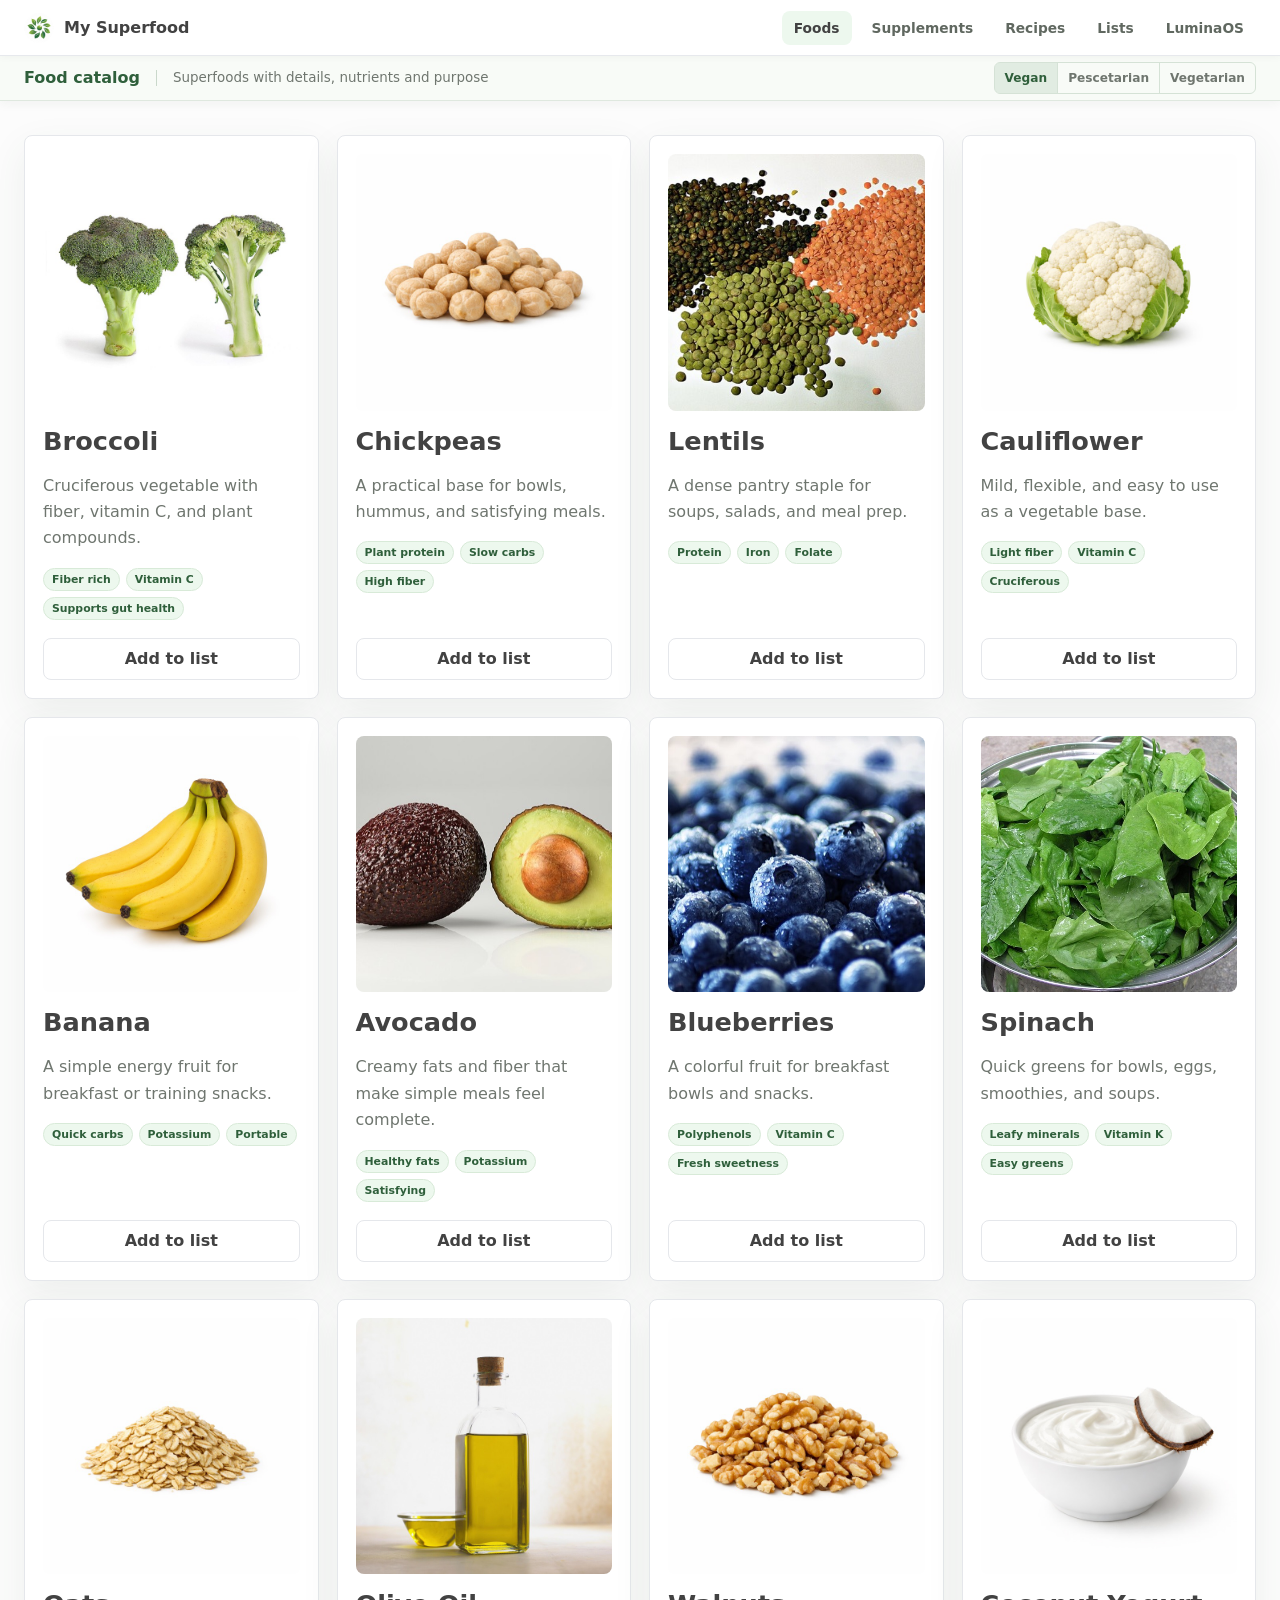
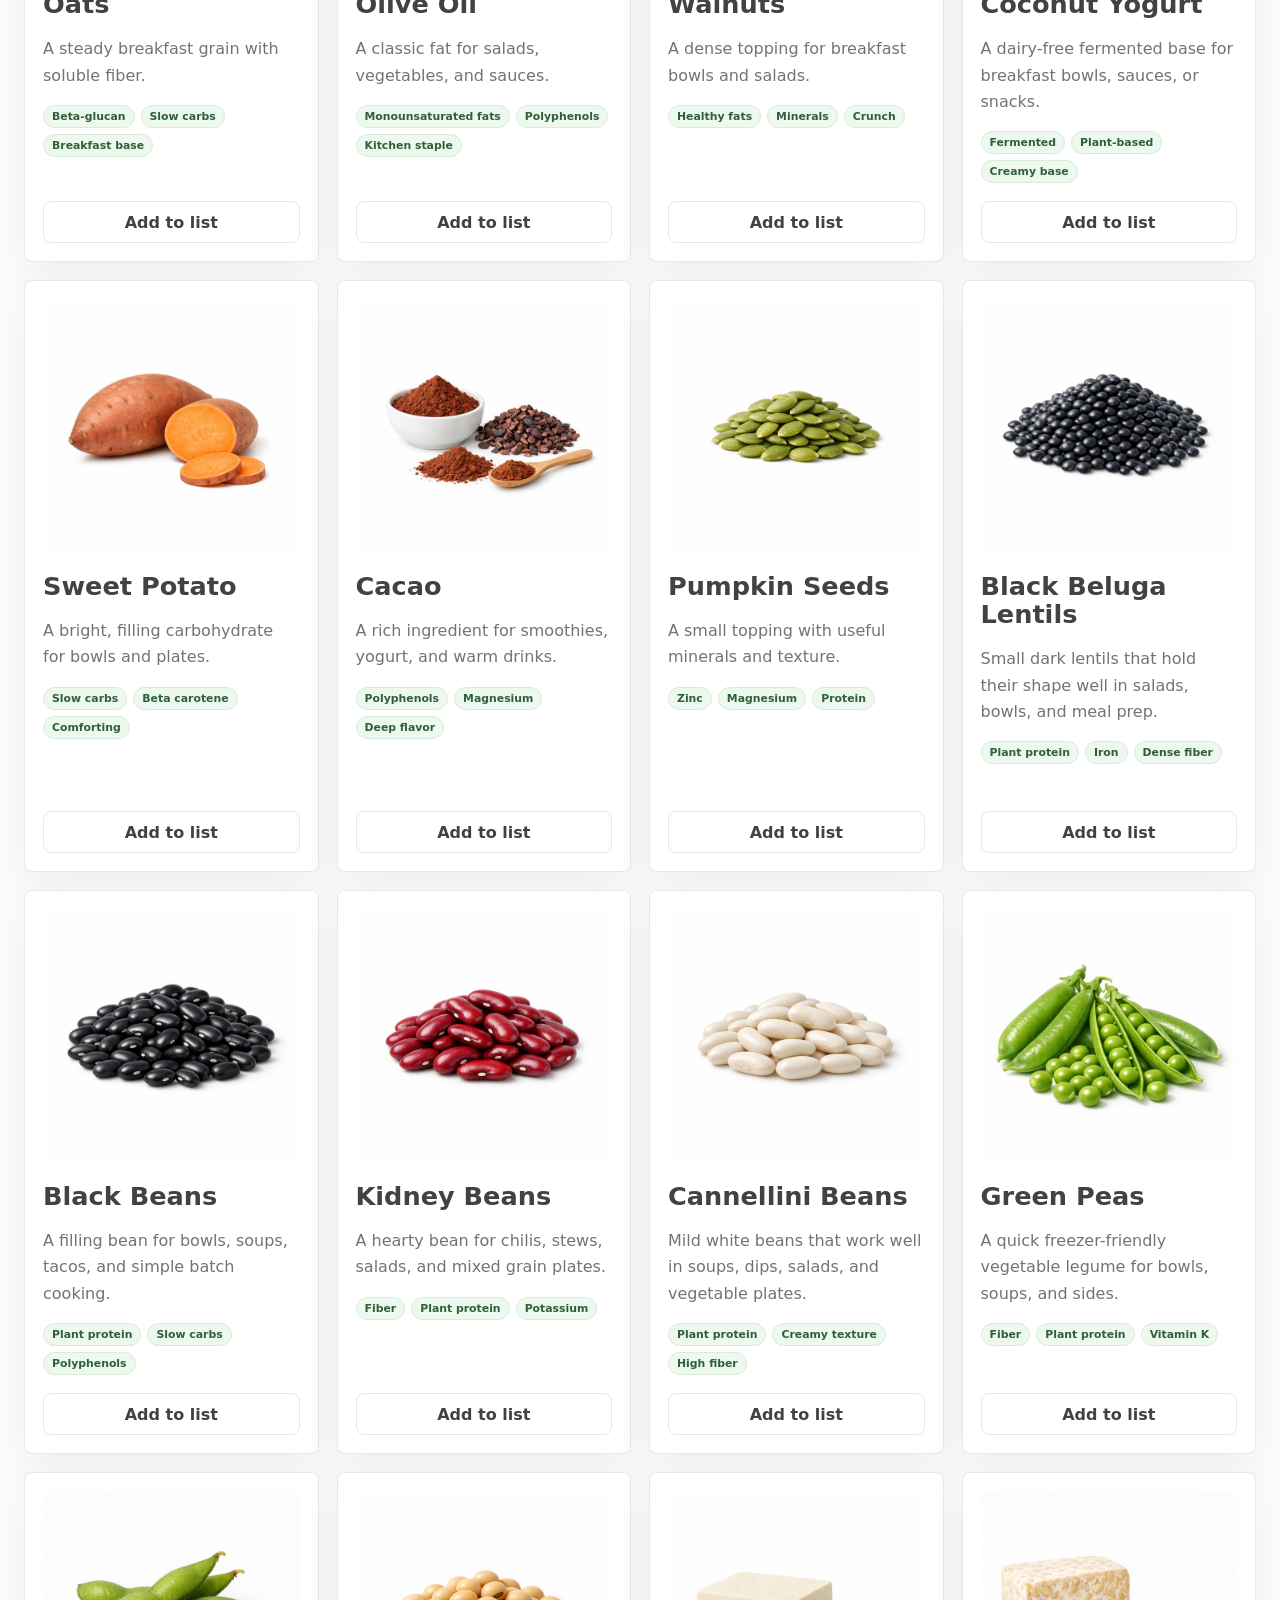
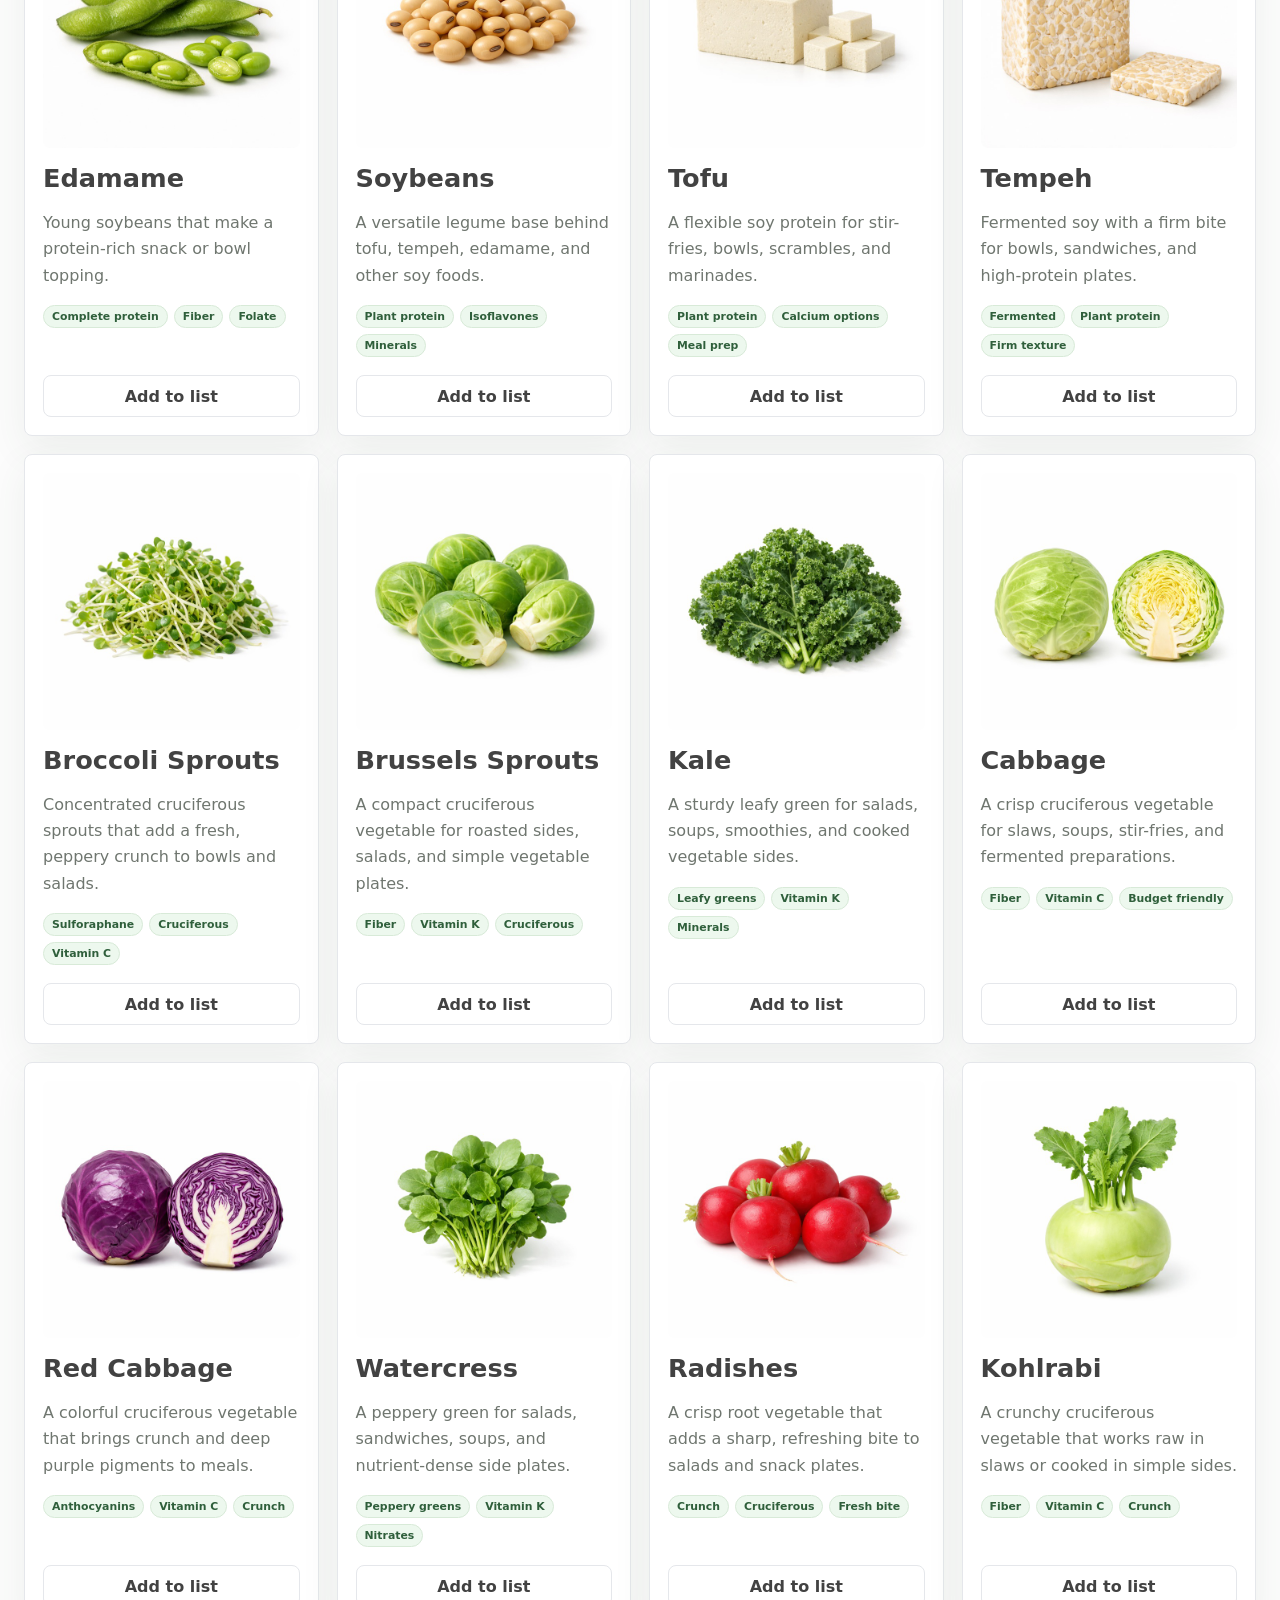
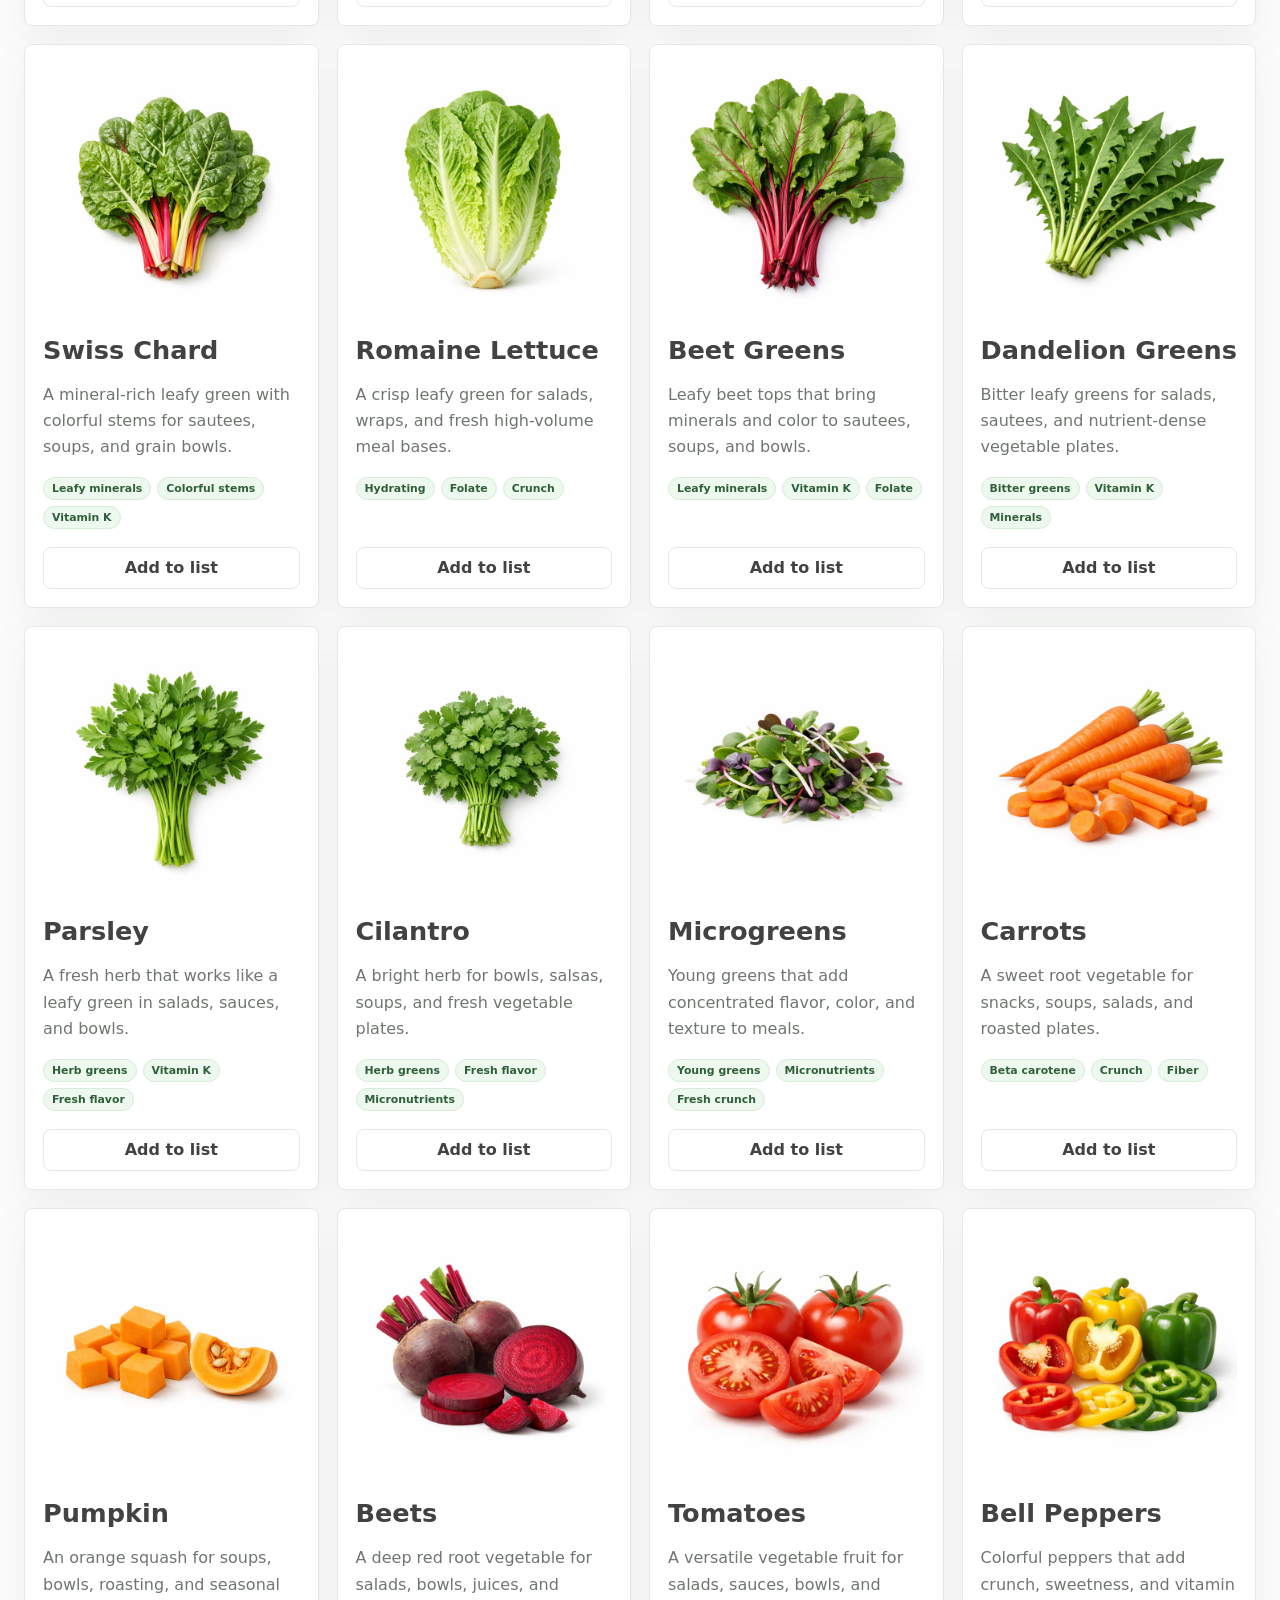
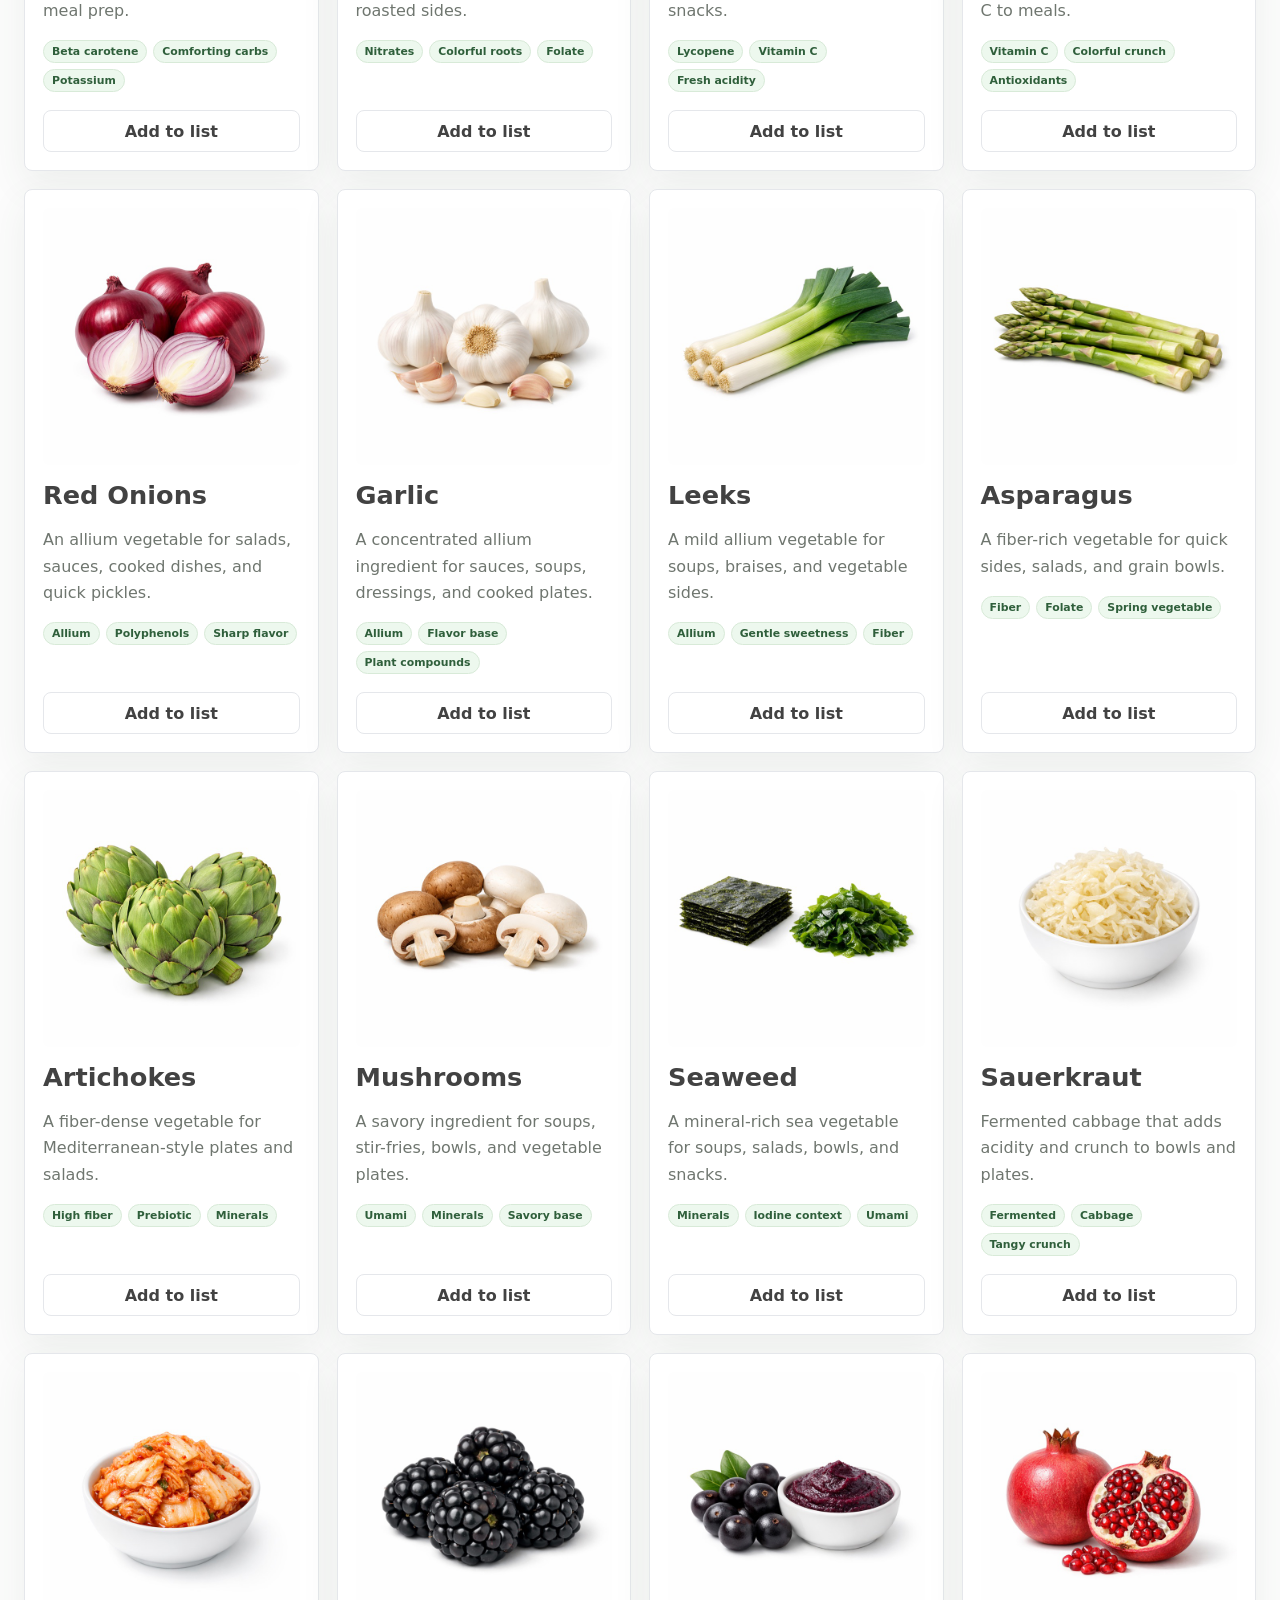
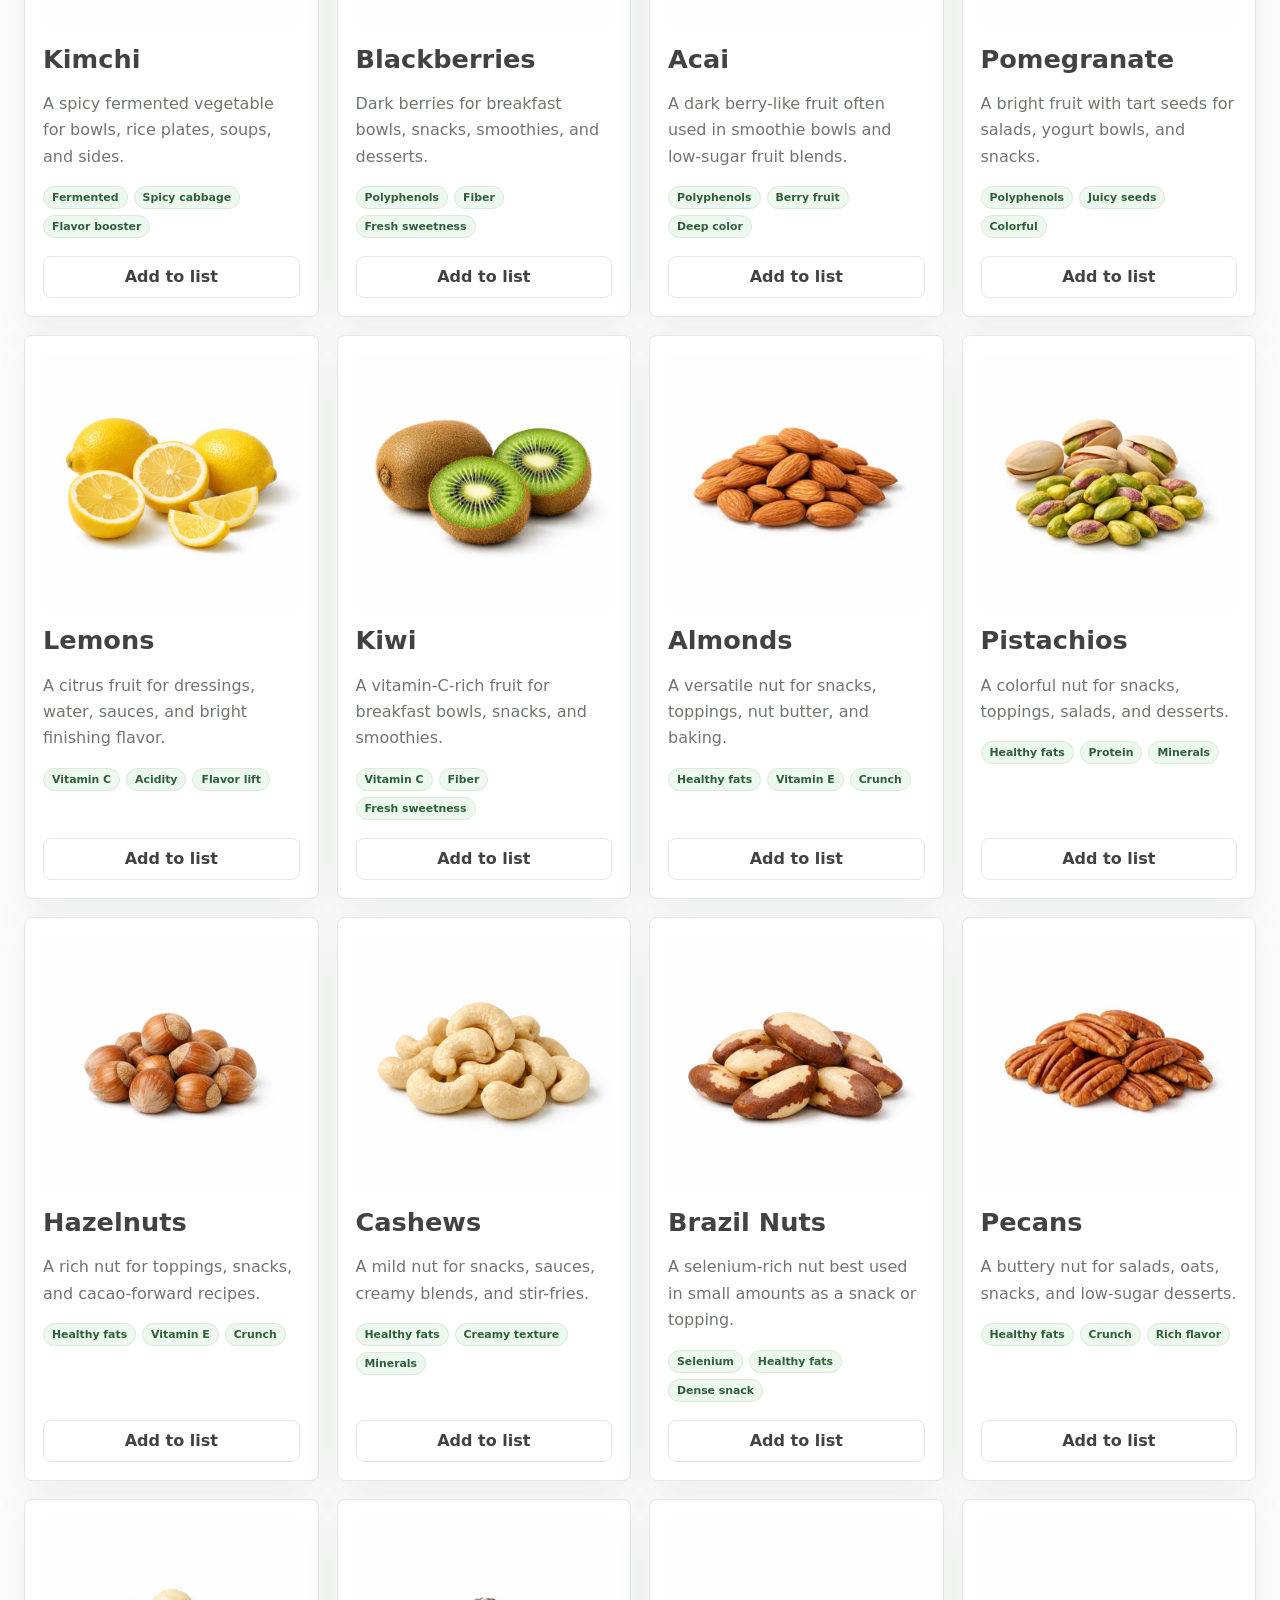
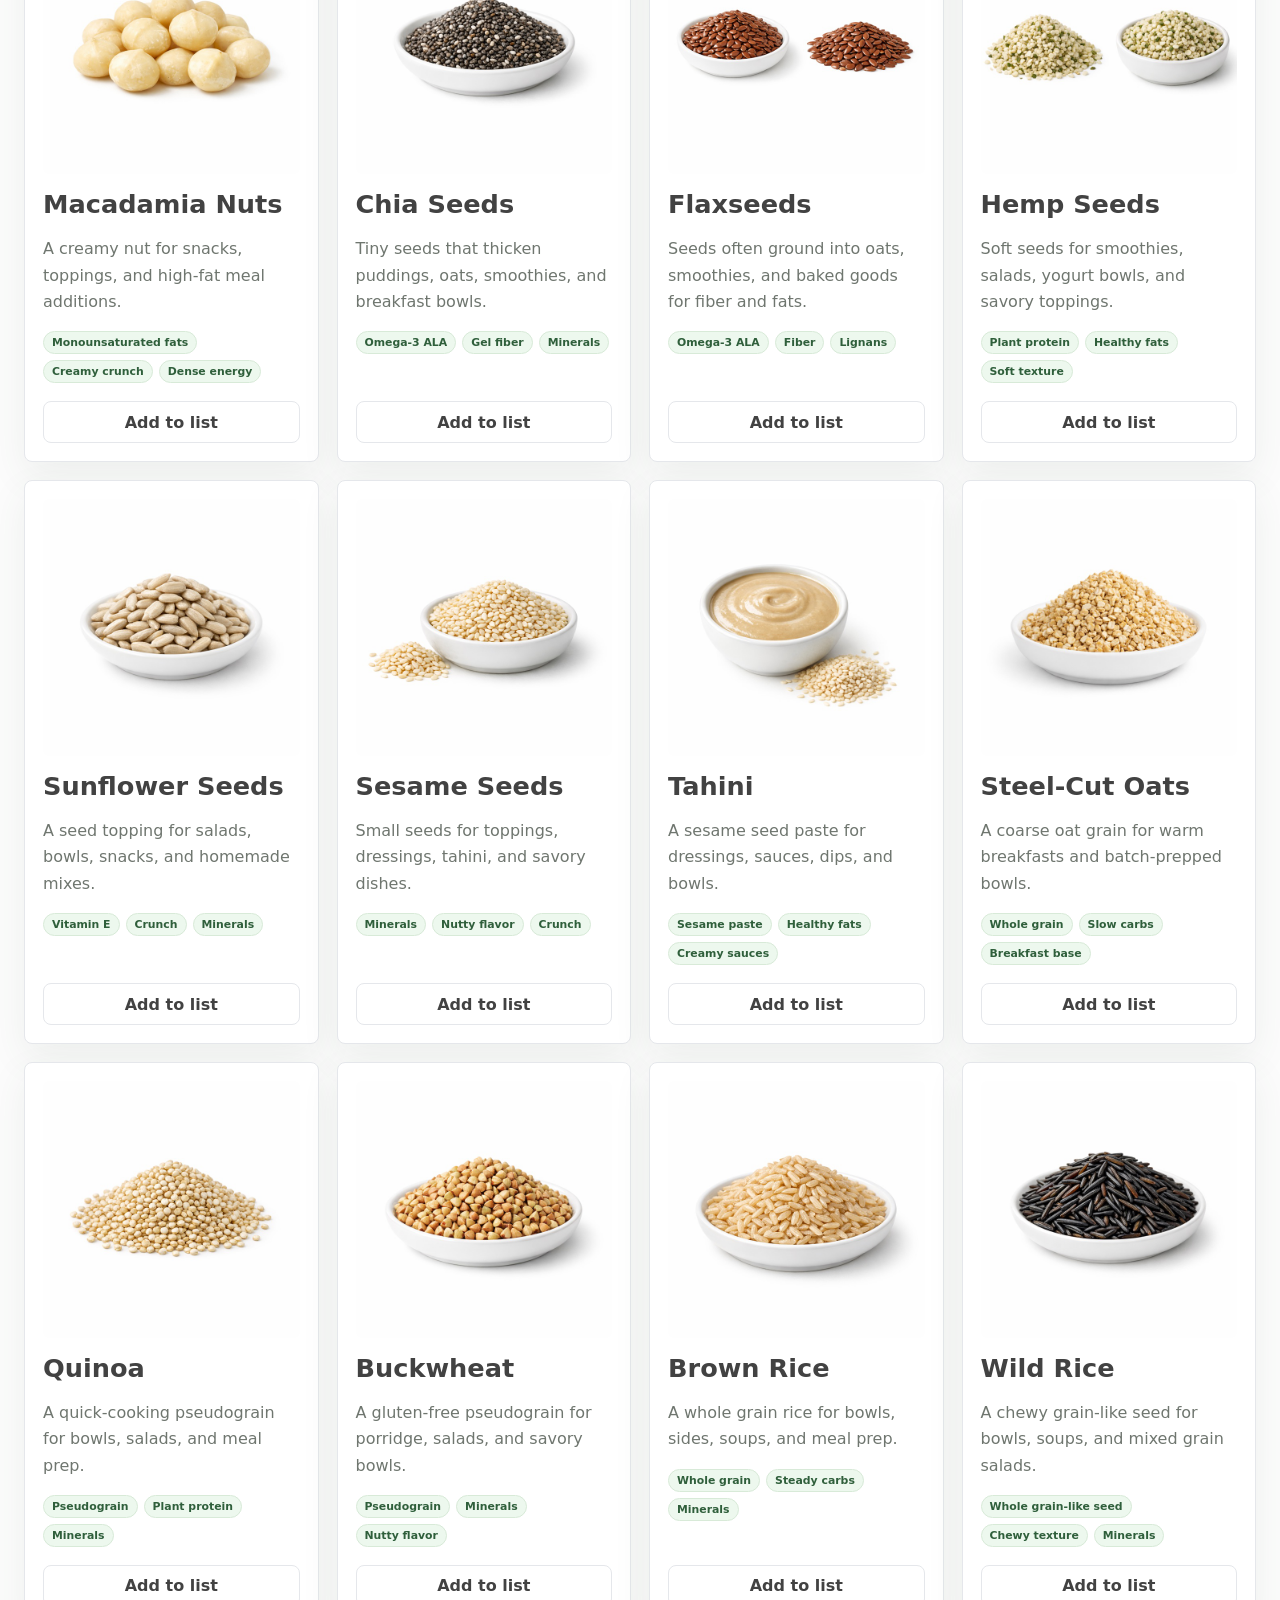
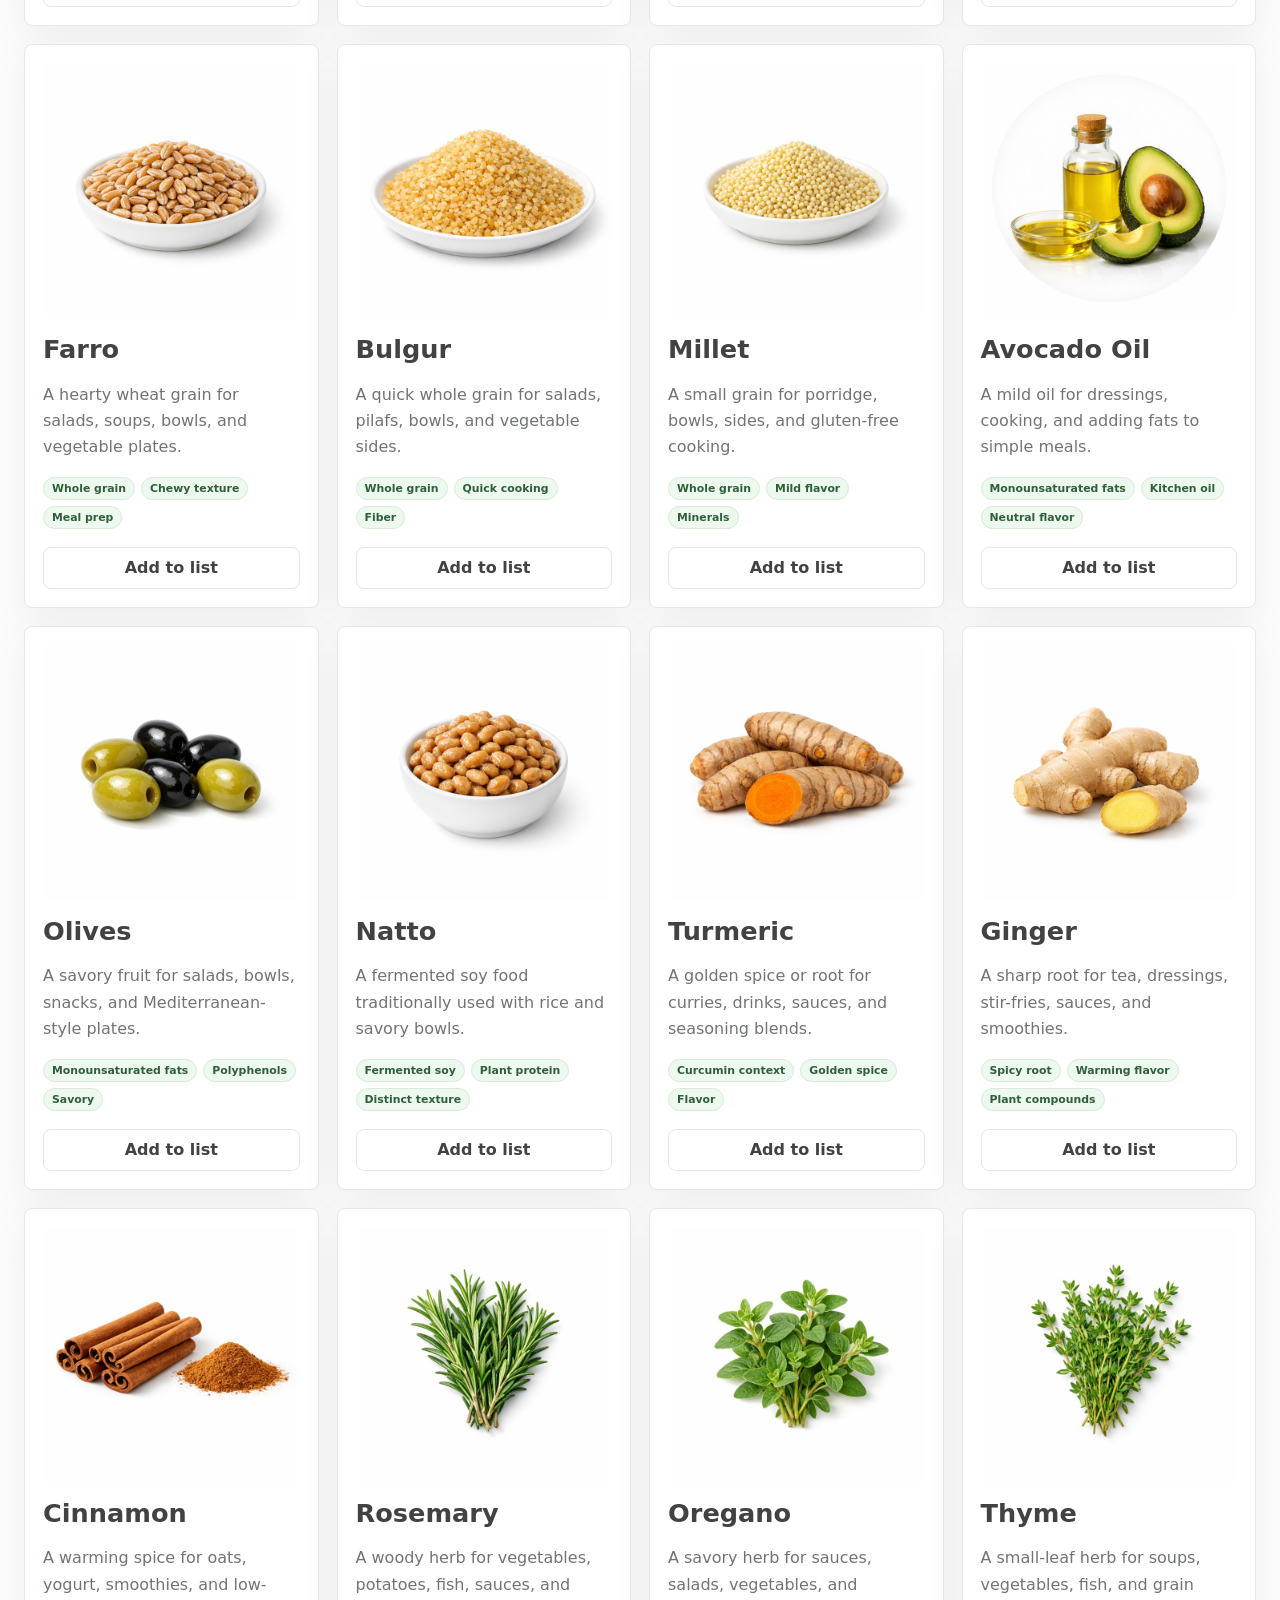
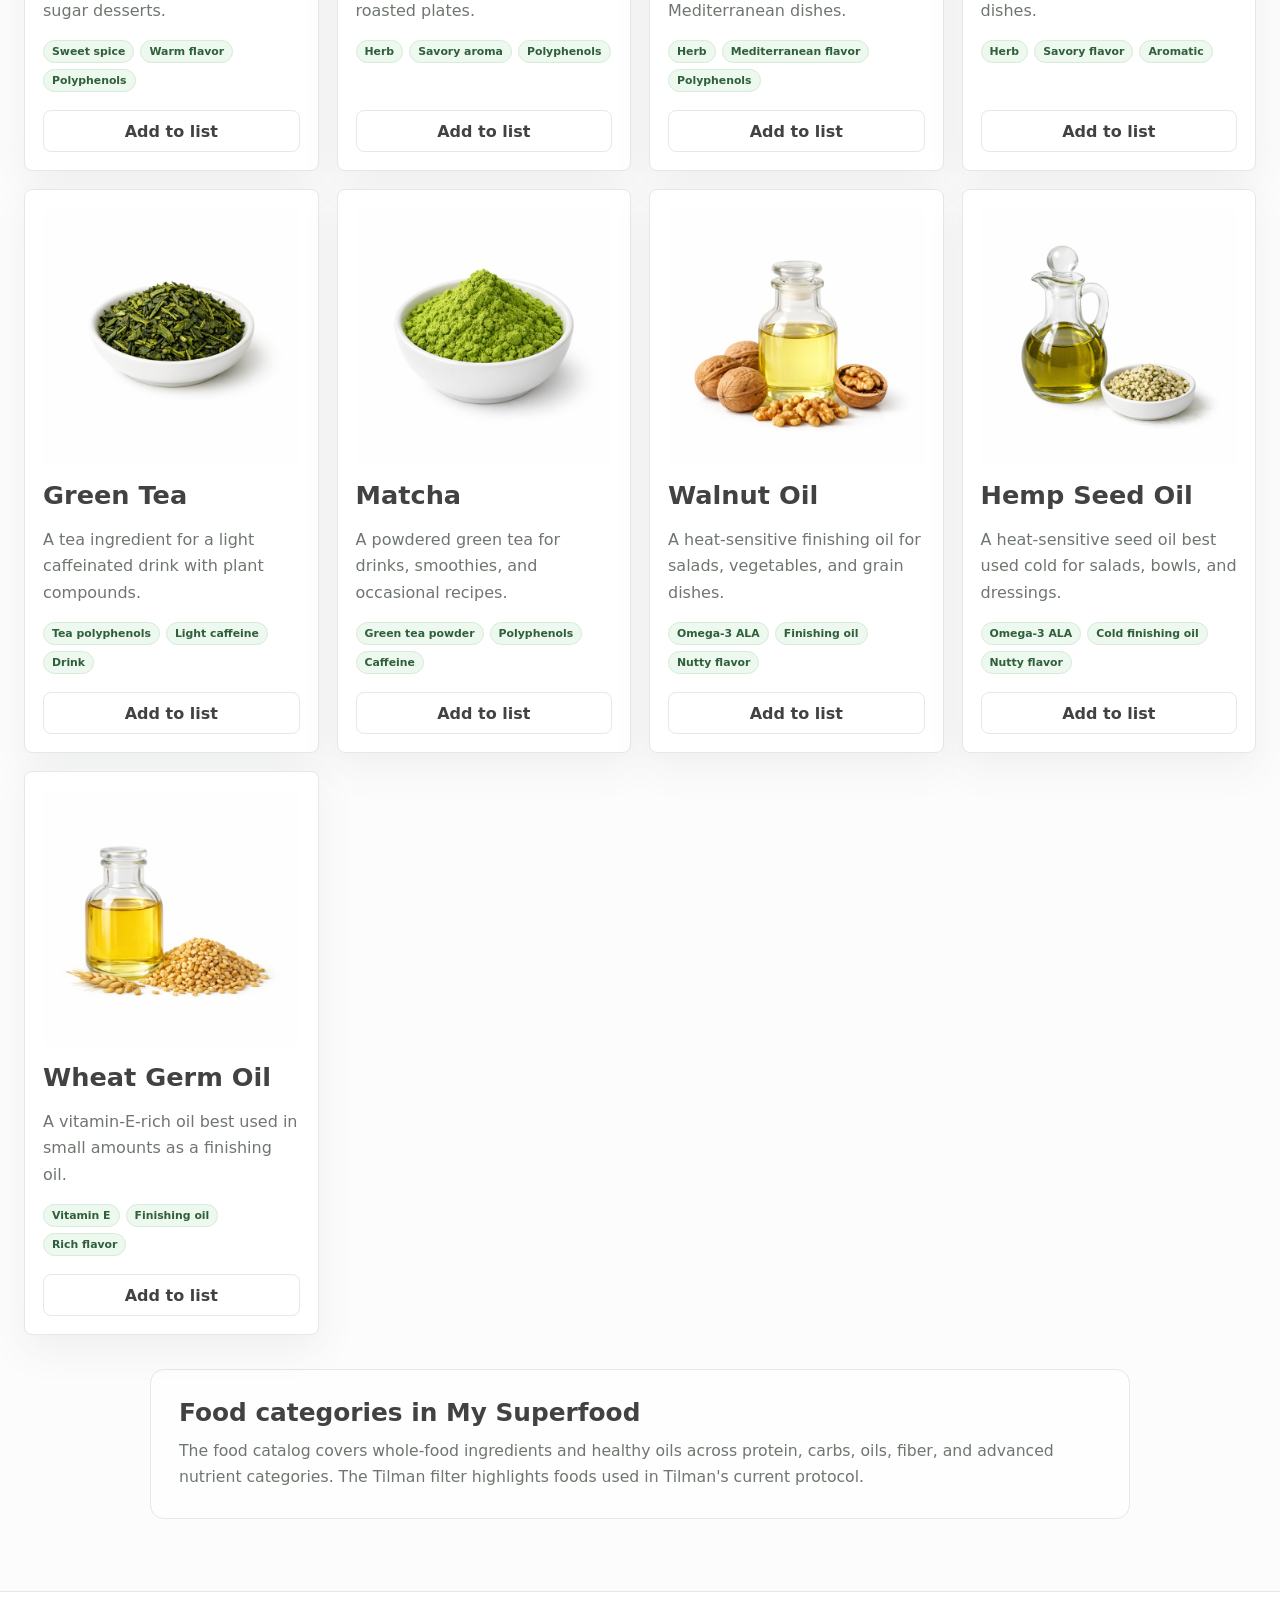
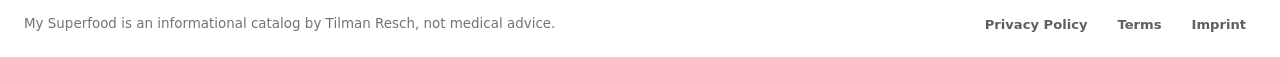
==== commit a30841e4: "Add food catalog diet header" ====
--- a/foods.html
+++ b/foods.html
@@ -93,7 +93,12 @@
       <div class="secondary-header-inner">
         <div class="secondary-header-copy">
           <h1 class="secondary-header-title" id="food-catalog-title">Food catalog</h1>
-          <span class="secondary-header-subtitle">Superfoods in a clean list view.</span>
+          <span class="secondary-header-subtitle">Superfoods with details, nutrients and purpose</span>
+        </div>
+        <div class="secondary-header-switcher" role="group" aria-label="Dietary view">
+          <button type="button" data-food-diet="vegan" aria-pressed="true" aria-controls="food-catalog">Vegan</button>
+          <button type="button" data-food-diet="pescatarian" aria-pressed="false" aria-controls="food-catalog">Pescetarian</button>
+          <button type="button" data-food-diet="vegetarian" aria-pressed="false" aria-controls="food-catalog">Vegetarian</button>
         </div>
       </div>
     </section>
@@ -112,6 +117,6 @@
         <a href="/imprint">Imprint</a>
       </nav>
     </footer>
-    <script type="module" src="script.js"></script>
+    <script type="module" src="script.js?v=20260809-foods-header"></script>
   </body>
 </html>
--- a/styles.css
+++ b/styles.css
@@ -261,6 +261,13 @@
   margin-top: 10px;
 }
 
+.supplement-context-card {
+  background: #fff8ed;
+  border-color: #f1dfc3;
+  max-width: none;
+  width: 100%;
+}
+
 .article-shell {
   max-width: 1040px;
   min-width: 0;
@@ -347,13 +354,155 @@
   border-color: #bdd2bf;
 }
 
-.food-catalog-header {
+.food-catalog-header,
+.recipes-header,
+.lists-header {
   --secondary-header-content-width: 1280px;
 }
 
-.food-catalog-header .secondary-header-title {
+.supplements-header {
+  --secondary-header-content-width: 1280px;
+}
+
+.food-catalog-header .secondary-header-title,
+.recipes-header .secondary-header-title,
+.lists-header .secondary-header-title {
   font-size: 1rem;
   letter-spacing: 0;
+}
+
+.secondary-header-auth {
+  flex: 0 0 auto;
+  position: relative;
+}
+
+.header-auth-menu {
+  position: relative;
+}
+
+.header-auth-menu summary {
+  cursor: pointer;
+  list-style: none;
+}
+
+.header-auth-menu summary::-webkit-details-marker {
+  display: none;
+}
+
+.header-auth-chevron {
+  border-bottom: 2px solid currentColor;
+  border-right: 2px solid currentColor;
+  height: 7px;
+  margin: -3px 2px 0 4px;
+  transform: rotate(45deg);
+  transition: transform 150ms ease;
+  width: 7px;
+}
+
+.header-auth-menu[open] .header-auth-chevron {
+  margin-top: 3px;
+  transform: rotate(225deg);
+}
+
+.header-auth-popover {
+  background: white;
+  border: 1px solid #d5e2d6;
+  border-radius: 6px;
+  box-shadow: 0 12px 28px rgba(41, 57, 44, 0.14);
+  min-width: 132px;
+  padding: 6px;
+  position: absolute;
+  right: 0;
+  top: calc(100% + 6px);
+  z-index: 60;
+}
+
+.header-auth-signout {
+  background: transparent;
+  border: 0;
+  border-radius: 4px;
+  color: var(--ink);
+  cursor: pointer;
+  font: inherit;
+  font-size: 0.76rem;
+  font-weight: 760;
+  padding: 8px 10px;
+  text-align: left;
+  width: 100%;
+}
+
+.header-auth-signout:hover,
+.header-auth-signout:focus-visible {
+  background: #eef5ee;
+  color: var(--leaf-dark);
+}
+
+.header-auth-signout:disabled {
+  cursor: wait;
+  opacity: 0.7;
+}
+
+.header-auth-status.is-error {
+  background: #fff2de;
+  border: 1px solid #ecd1a7;
+  border-radius: 6px;
+  color: #7a4a1c;
+  font-size: 0.72rem;
+  font-weight: 700;
+  padding: 6px 8px;
+  position: absolute;
+  right: max(18px, calc((100vw - 1280px) / 2 + 24px));
+  top: calc(100% + 6px);
+  z-index: 61;
+}
+
+.supplements-header .secondary-header-title {
+  font-size: 1rem;
+  letter-spacing: 0;
+}
+
+.secondary-header-switcher {
+  align-items: stretch;
+  border: 1px solid #d5e2d6;
+  border-radius: 6px;
+  display: inline-flex;
+  overflow: hidden;
+}
+
+.secondary-header-switcher a,
+.secondary-header-switcher button {
+  align-items: center;
+  background: transparent;
+  border: 0;
+  color: var(--muted);
+  cursor: pointer;
+  display: inline-flex;
+  font-family: inherit;
+  font-size: 0.76rem;
+  font-weight: 760;
+  justify-content: center;
+  min-height: 30px;
+  padding: 5px 10px;
+  white-space: nowrap;
+}
+
+.secondary-header-switcher a + a,
+.secondary-header-switcher button + button {
+  border-left: 1px solid #d5e2d6;
+}
+
+.secondary-header-switcher a:hover,
+.secondary-header-switcher a:focus-visible,
+.secondary-header-switcher button:hover,
+.secondary-header-switcher button:focus-visible {
+  background: #eef5ee;
+  color: var(--leaf-dark);
+}
+
+.secondary-header-switcher a[aria-current="page"],
+.secondary-header-switcher button[aria-pressed="true"] {
+  background: rgba(63, 122, 77, 0.12);
+  color: var(--leaf-dark);
 }
 
 .blog-section-nav {
@@ -2342,6 +2491,10 @@
 .recipe-feature-list {
   display: grid;
   gap: clamp(24px, 4vw, 42px);
+}
+
+.recipe-feature-list[hidden] {
+  display: none;
 }
 
 .section-heading-row {
@@ -2765,8 +2918,50 @@
     font-size: 0.7rem;
   }
 
-  .food-catalog-header .secondary-header-title {
+  .food-catalog-header .secondary-header-title,
+  .recipes-header .secondary-header-title,
+  .lists-header .secondary-header-title {
     font-size: 0.9rem;
+  }
+
+  .supplements-header .secondary-header-inner,
+  .food-catalog-header .secondary-header-inner,
+  .recipes-header .secondary-header-inner,
+  .lists-header .secondary-header-inner {
+    align-items: stretch;
+    flex-direction: column;
+    gap: 5px;
+  }
+
+  .food-catalog-header .secondary-header-copy {
+    flex-wrap: wrap;
+    gap: 4px;
+  }
+
+  .food-catalog-header .secondary-header-subtitle {
+    border-left: 0;
+    padding-left: 0;
+    width: 100%;
+  }
+
+  .lists-header .secondary-header-auth {
+    align-self: flex-end;
+  }
+
+  .supplements-header .secondary-header-title {
+    font-size: 0.9rem;
+  }
+
+  .secondary-header-switcher {
+    display: flex;
+    width: 100%;
+  }
+
+  .secondary-header-switcher a,
+  .secondary-header-switcher button {
+    flex: 1 1 0;
+    font-size: 0.7rem;
+    padding-inline: 6px;
   }
 
   .secondary-header-subtitle {
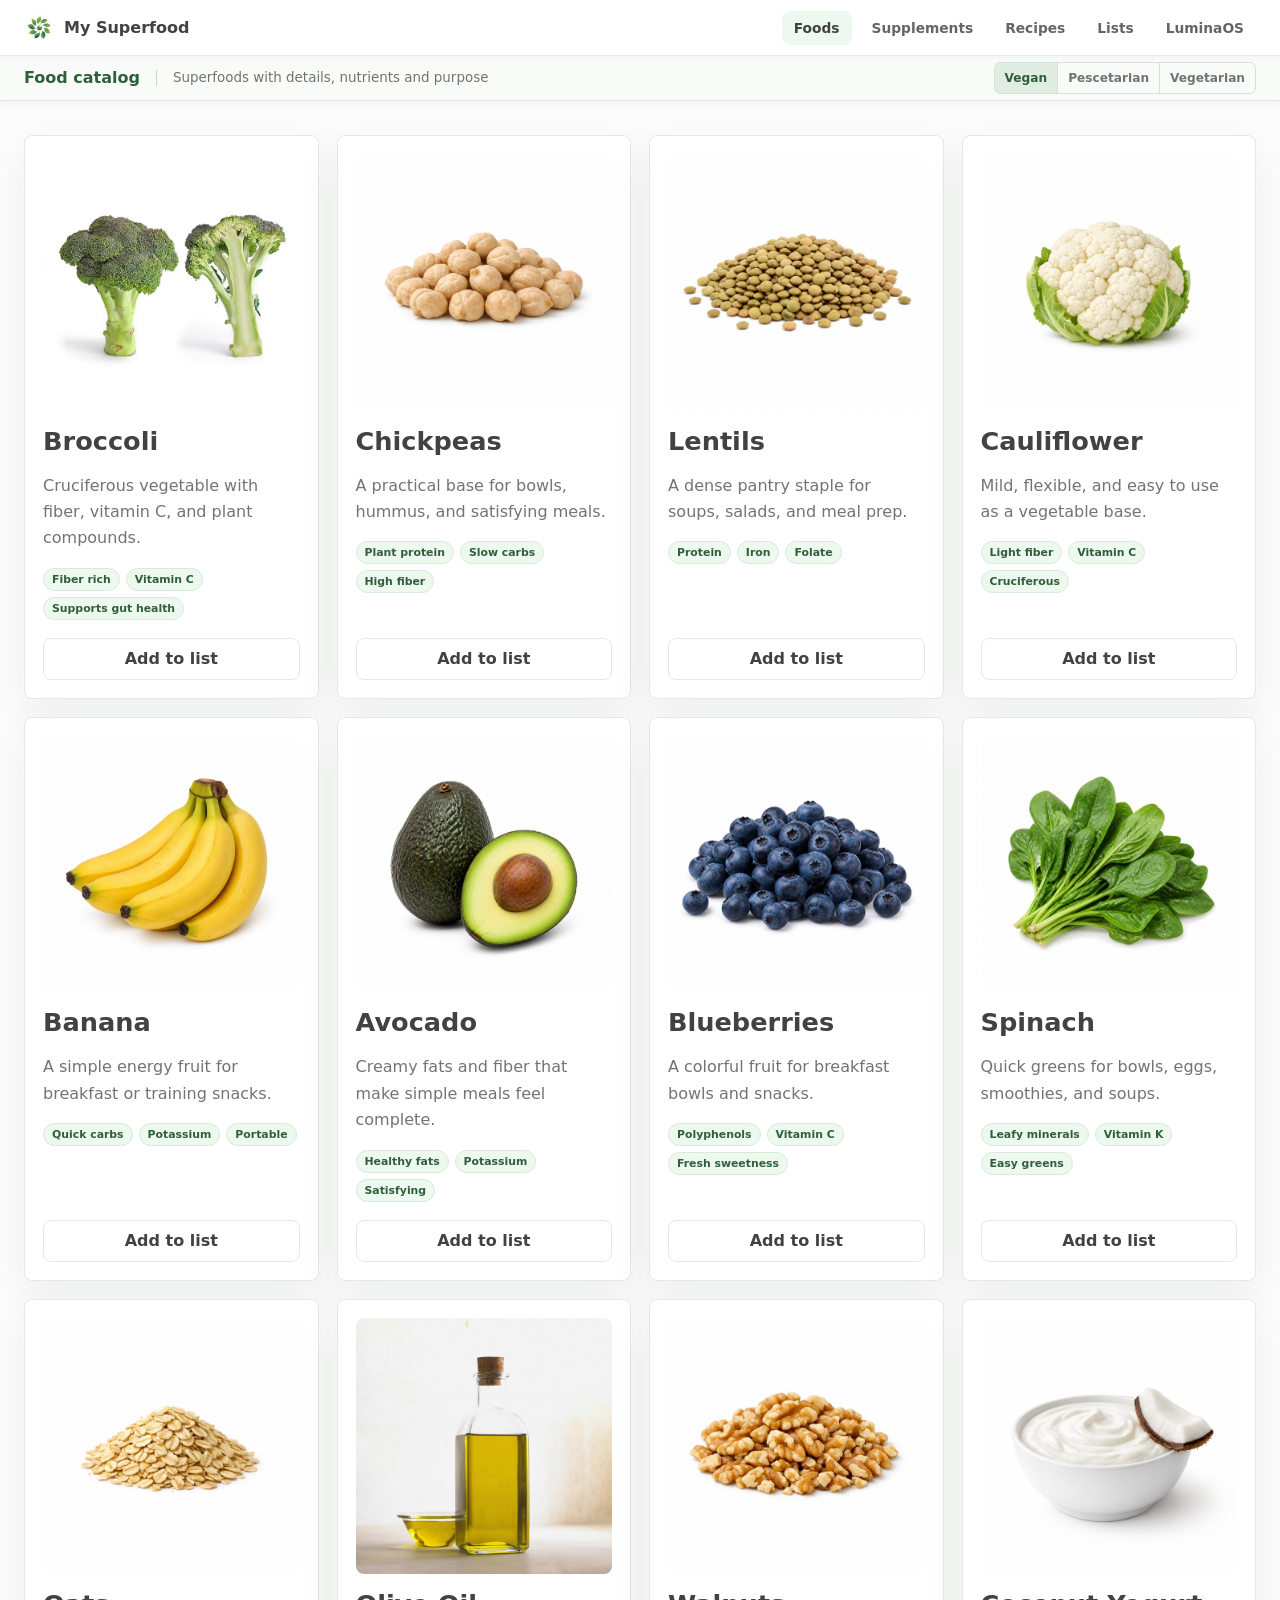
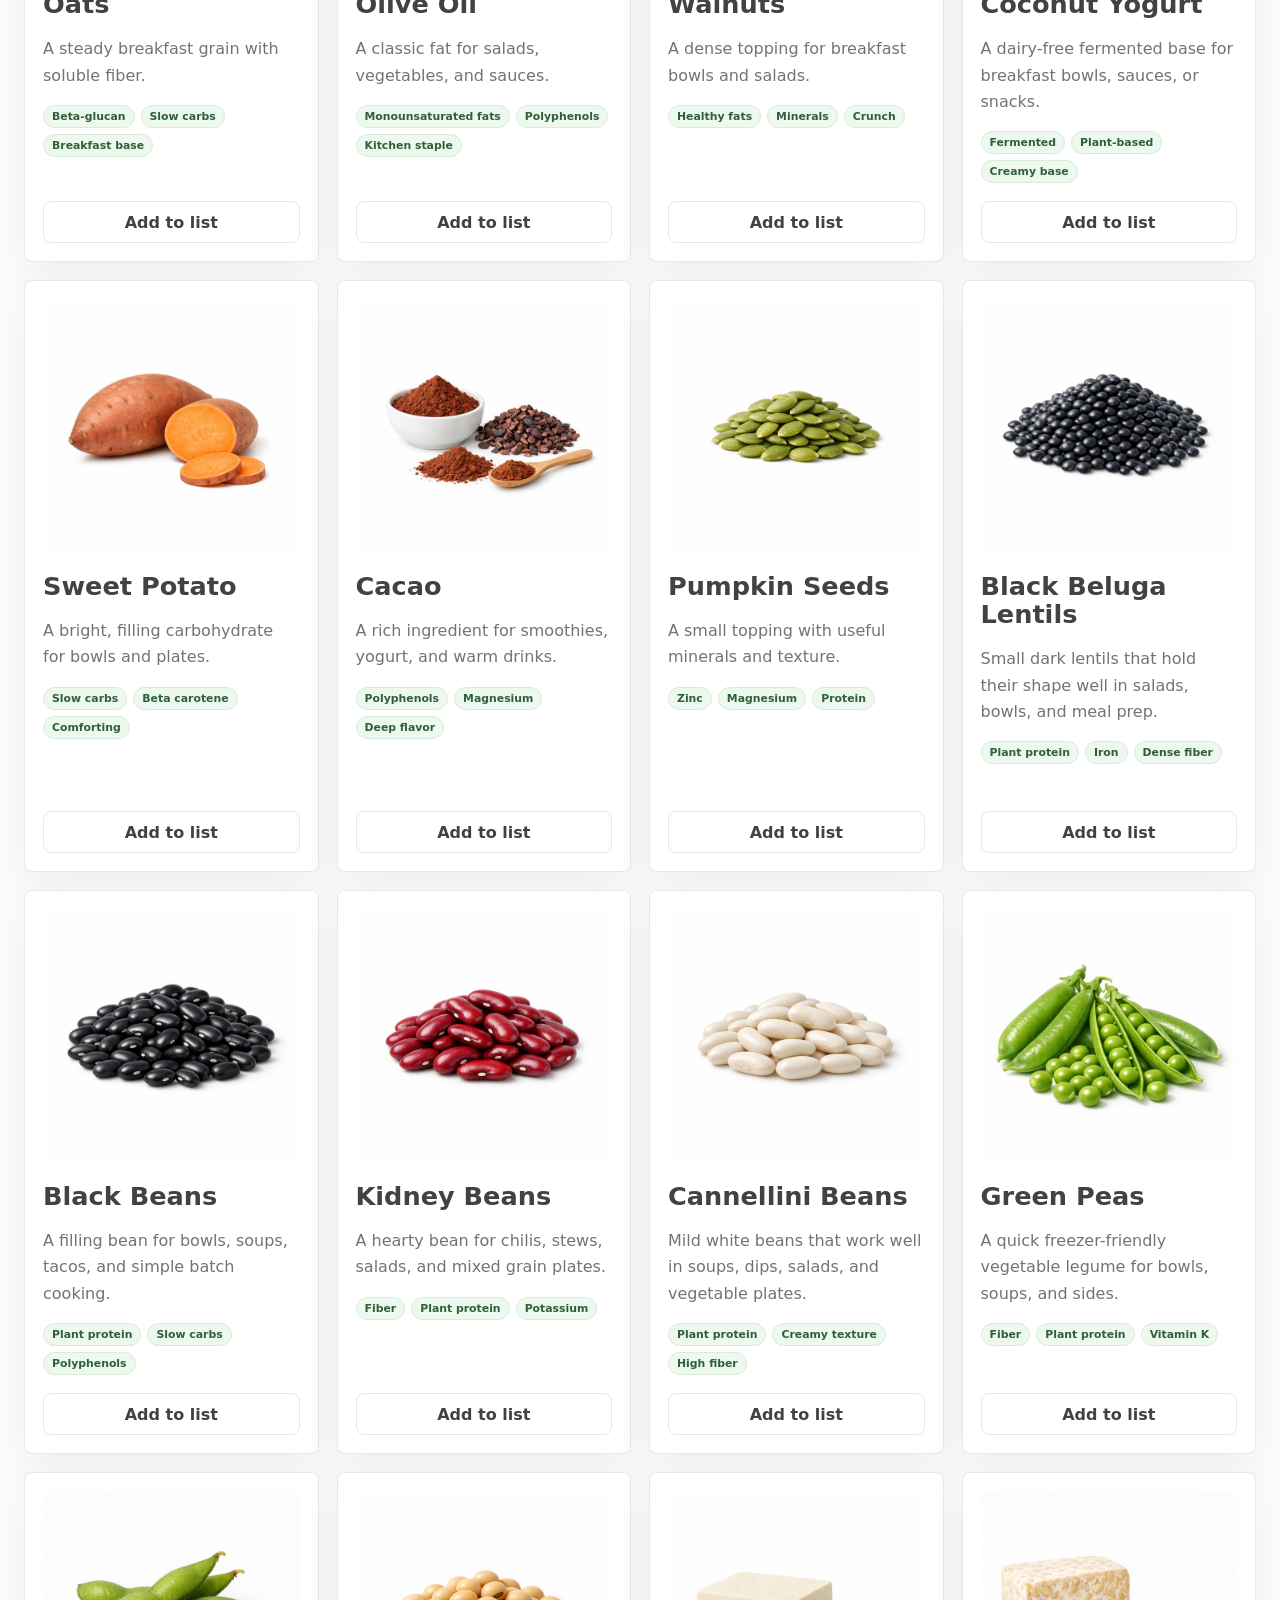
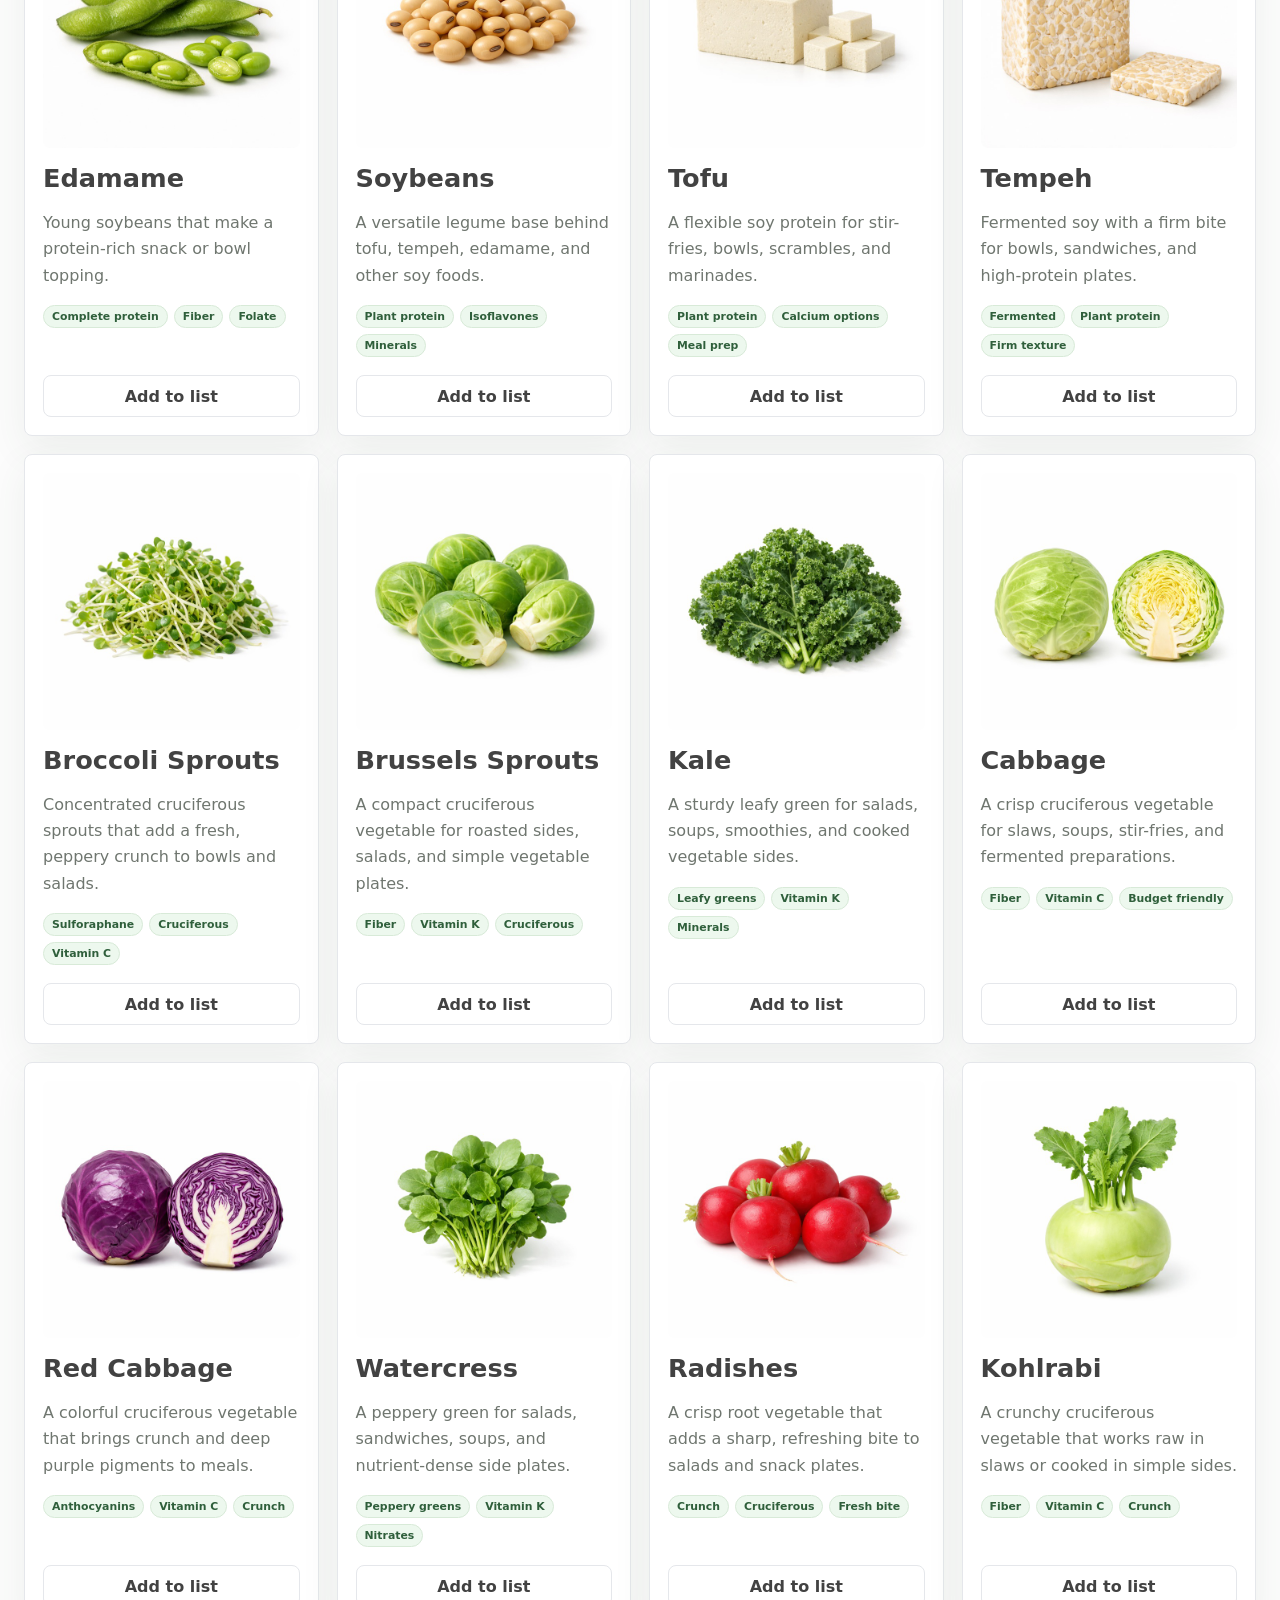
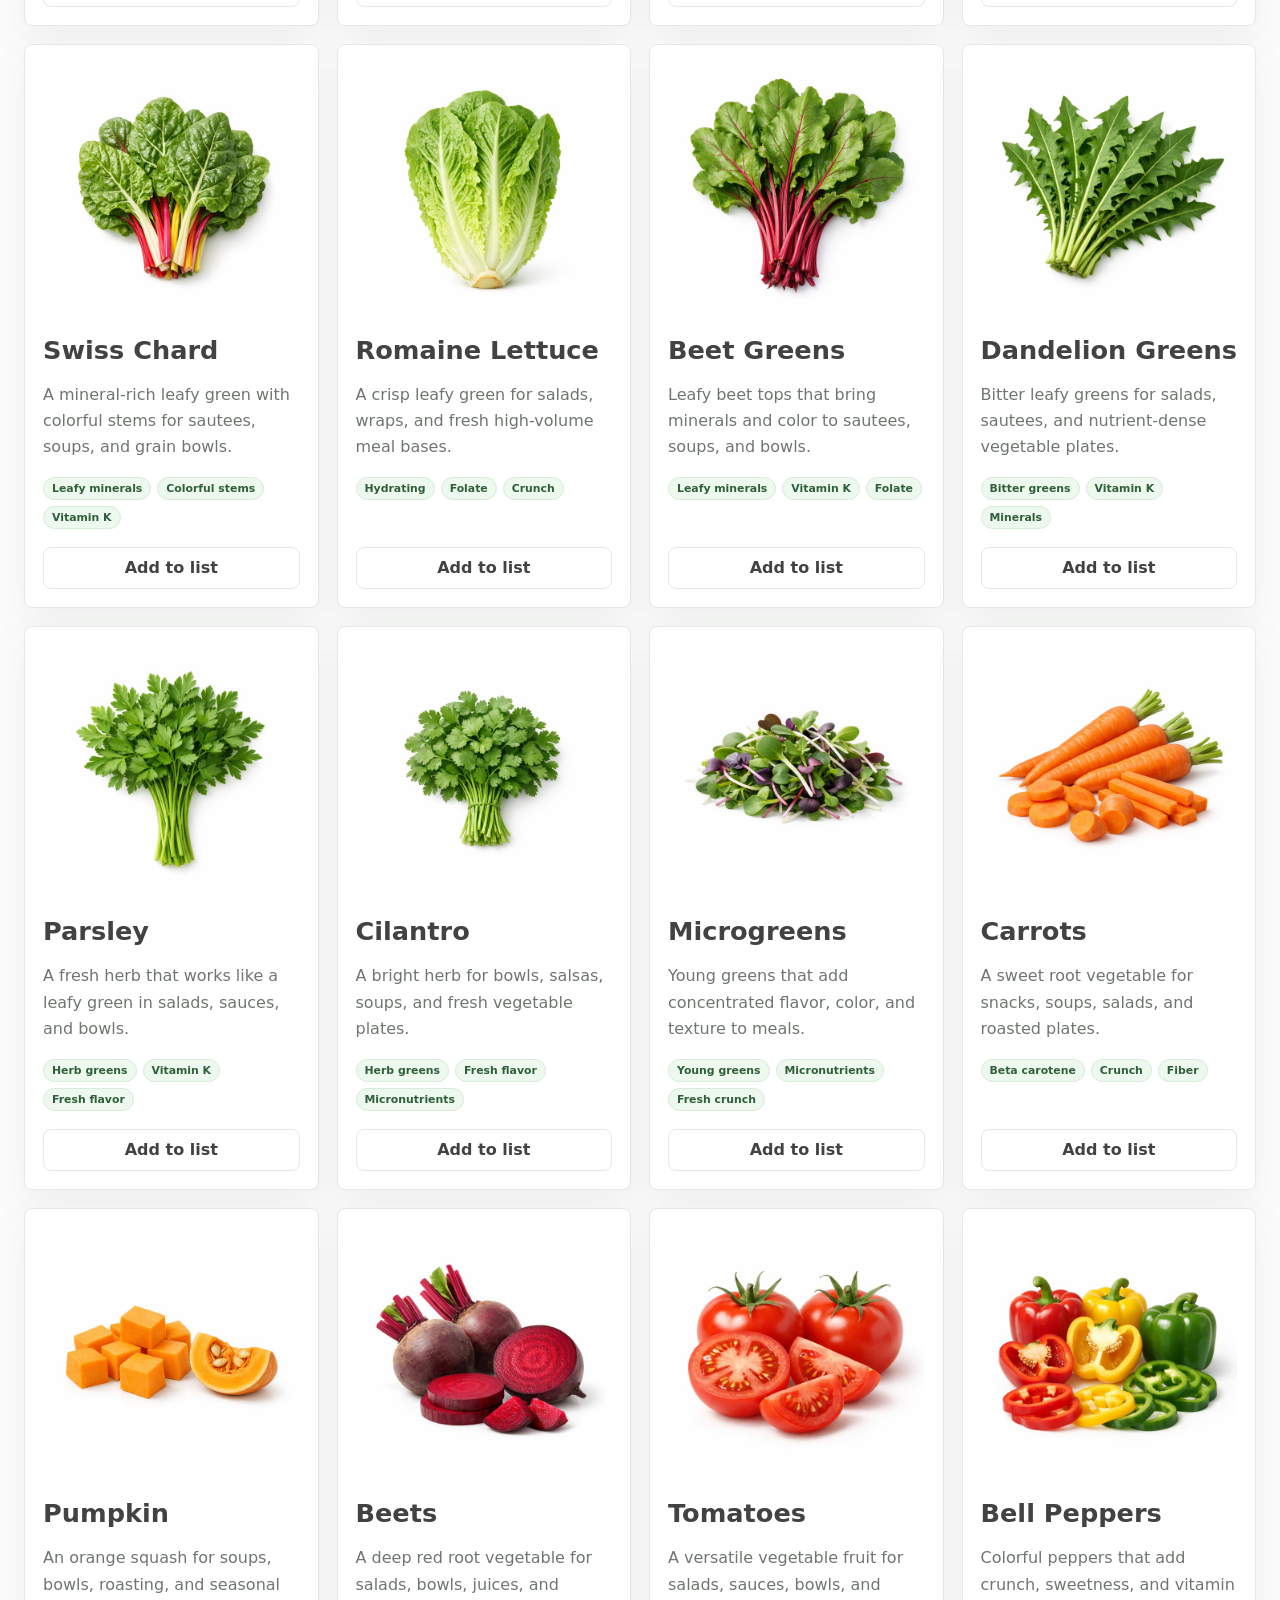
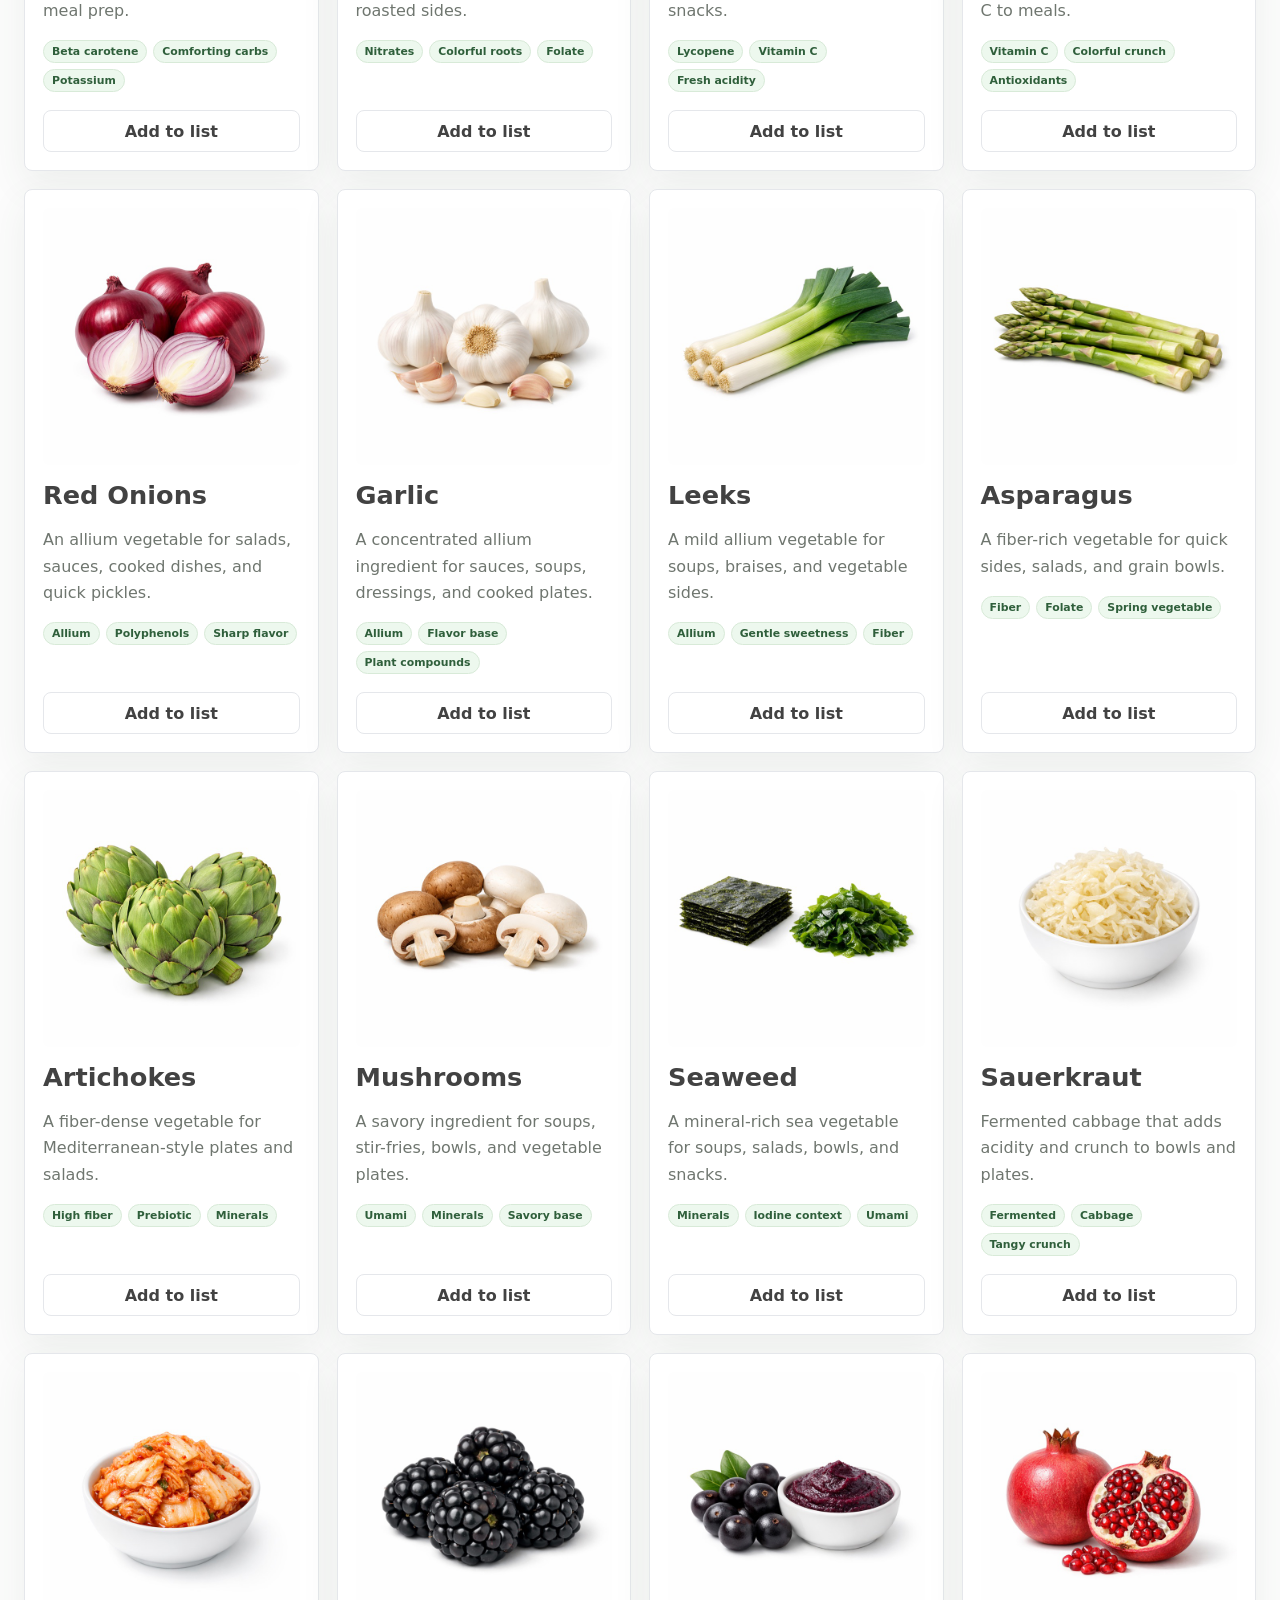
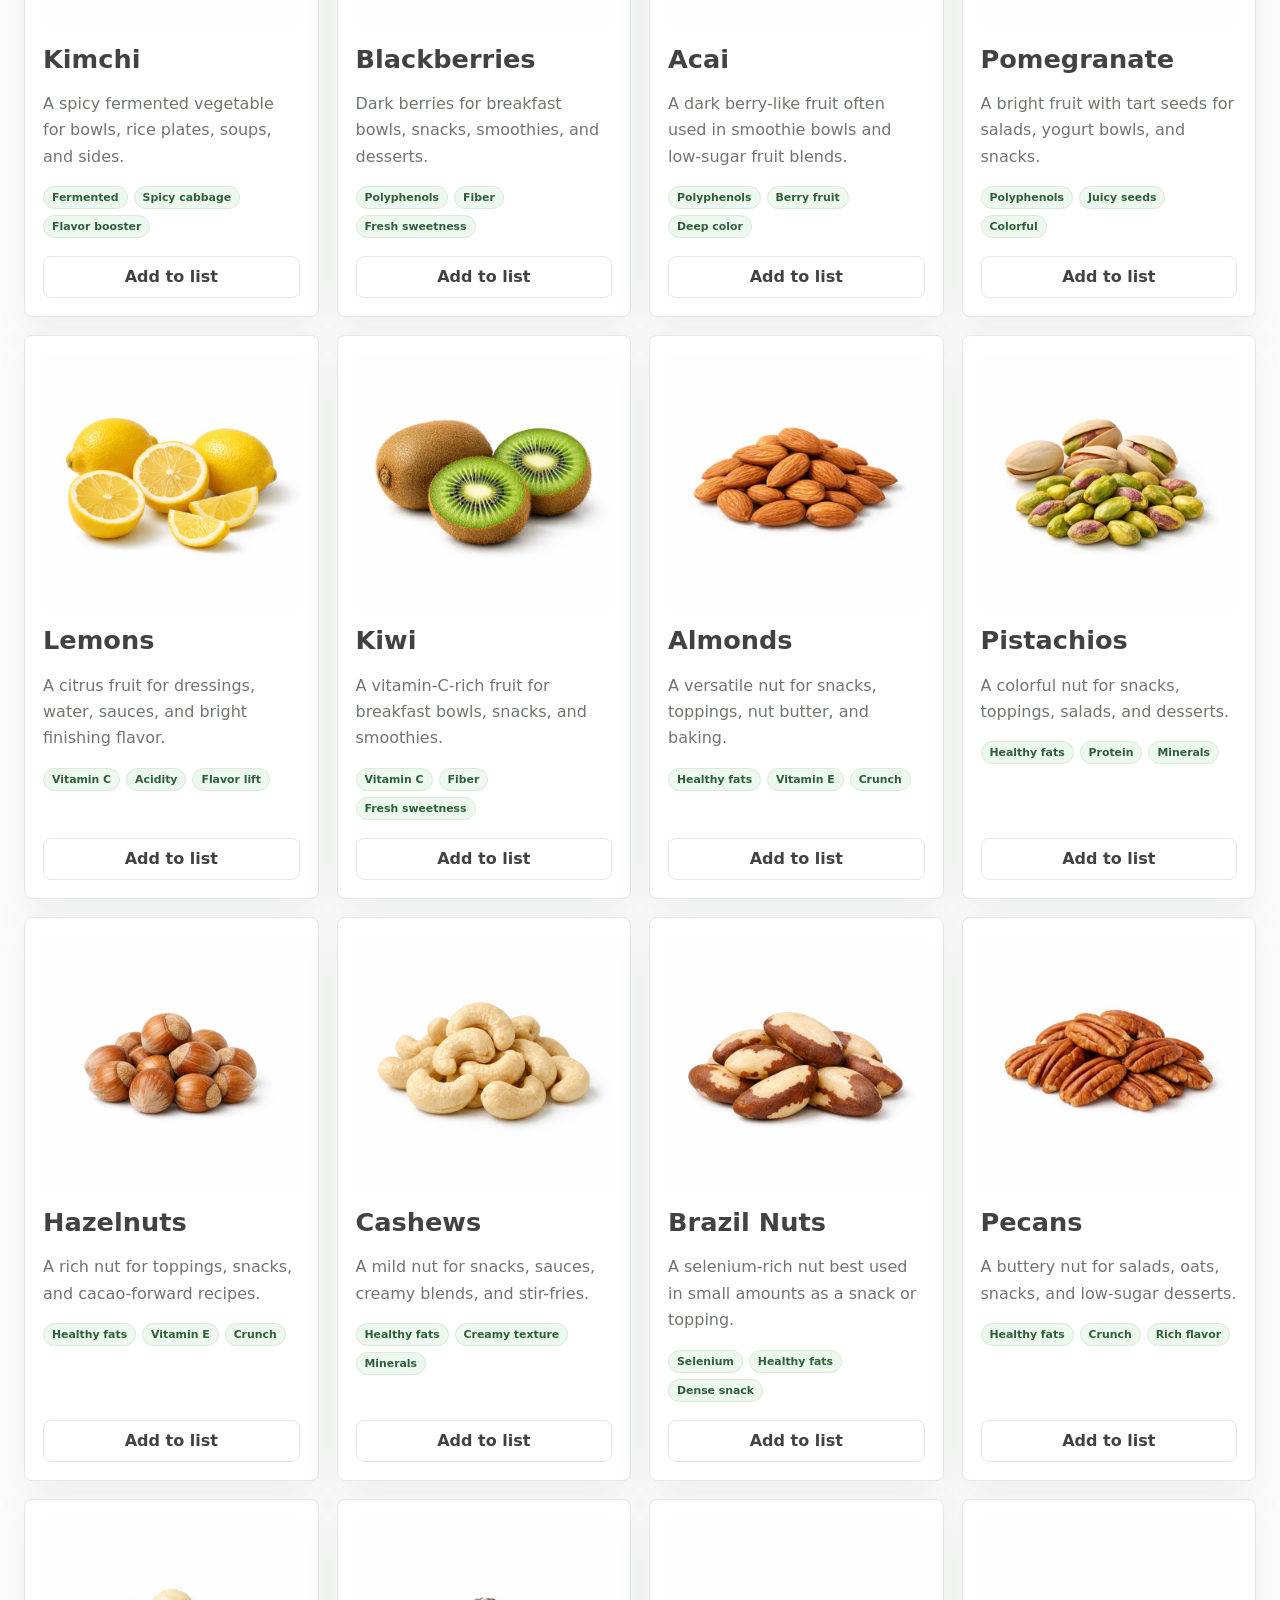
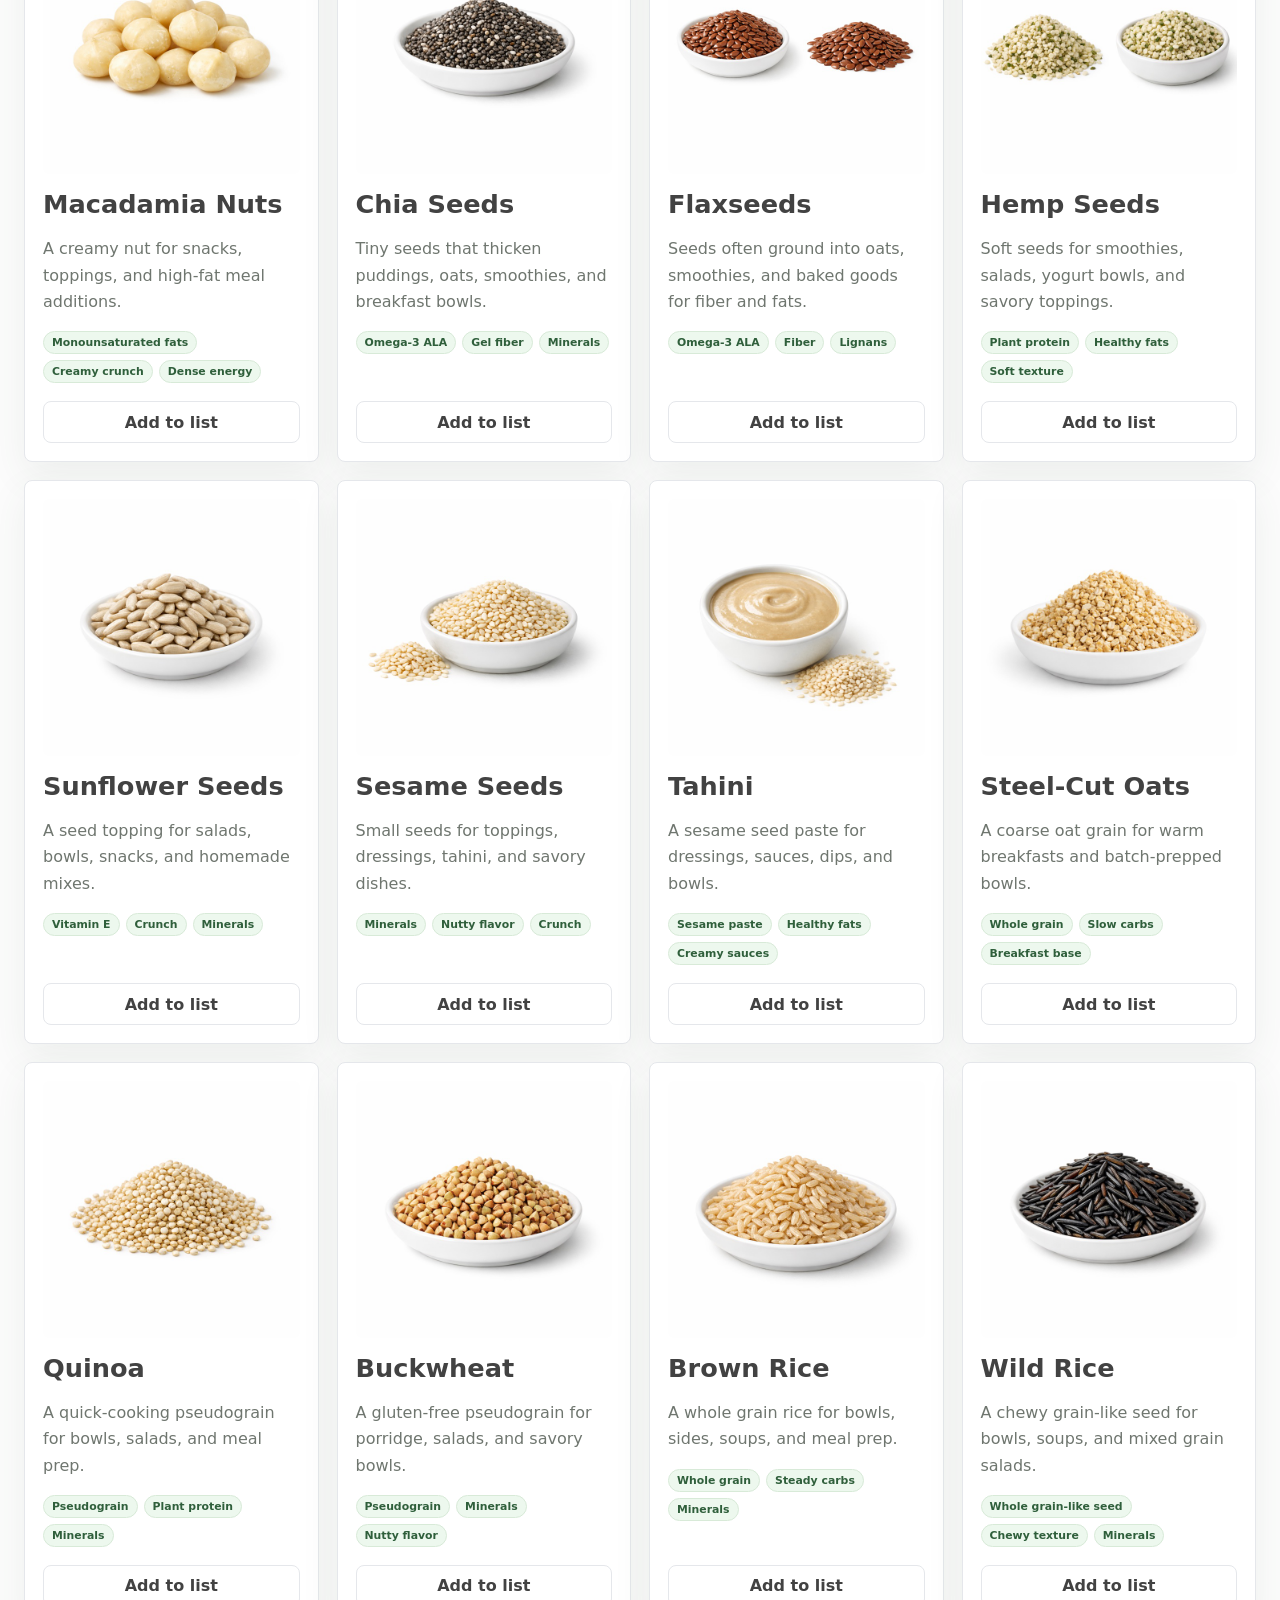
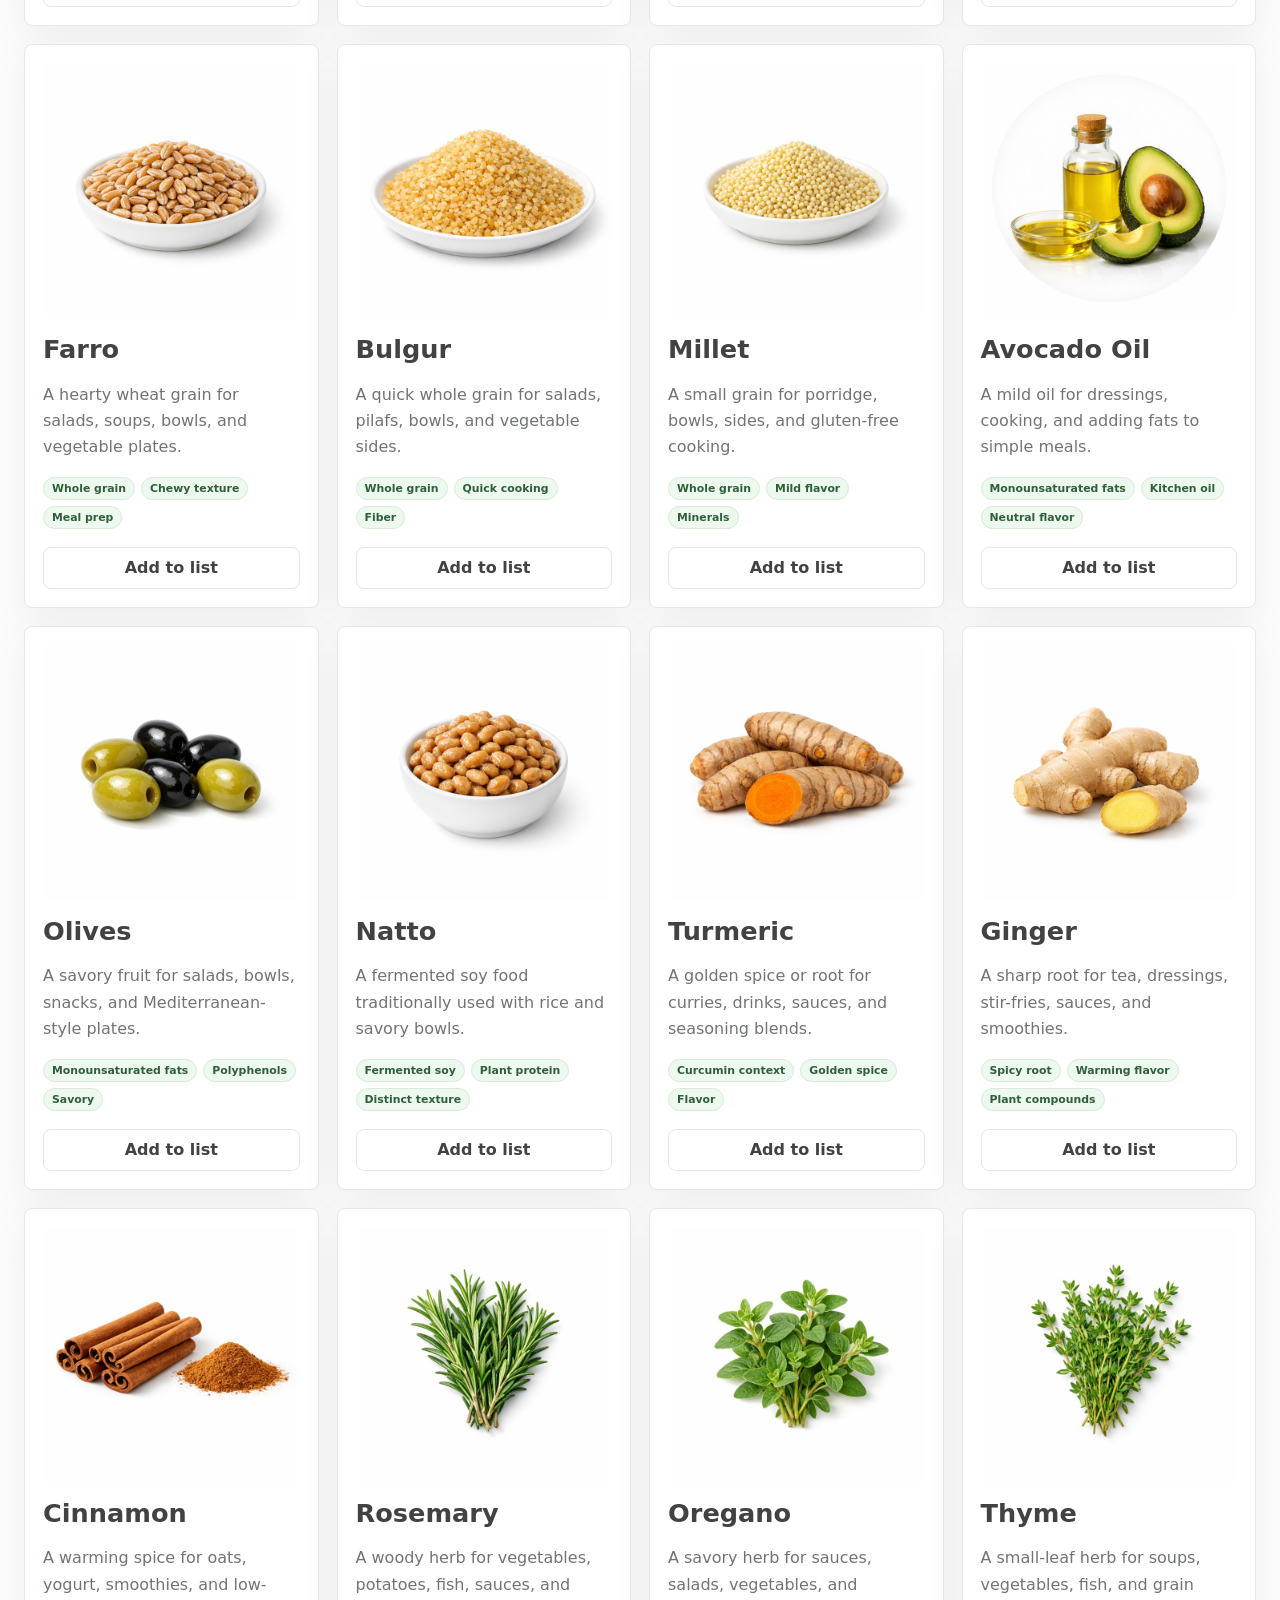
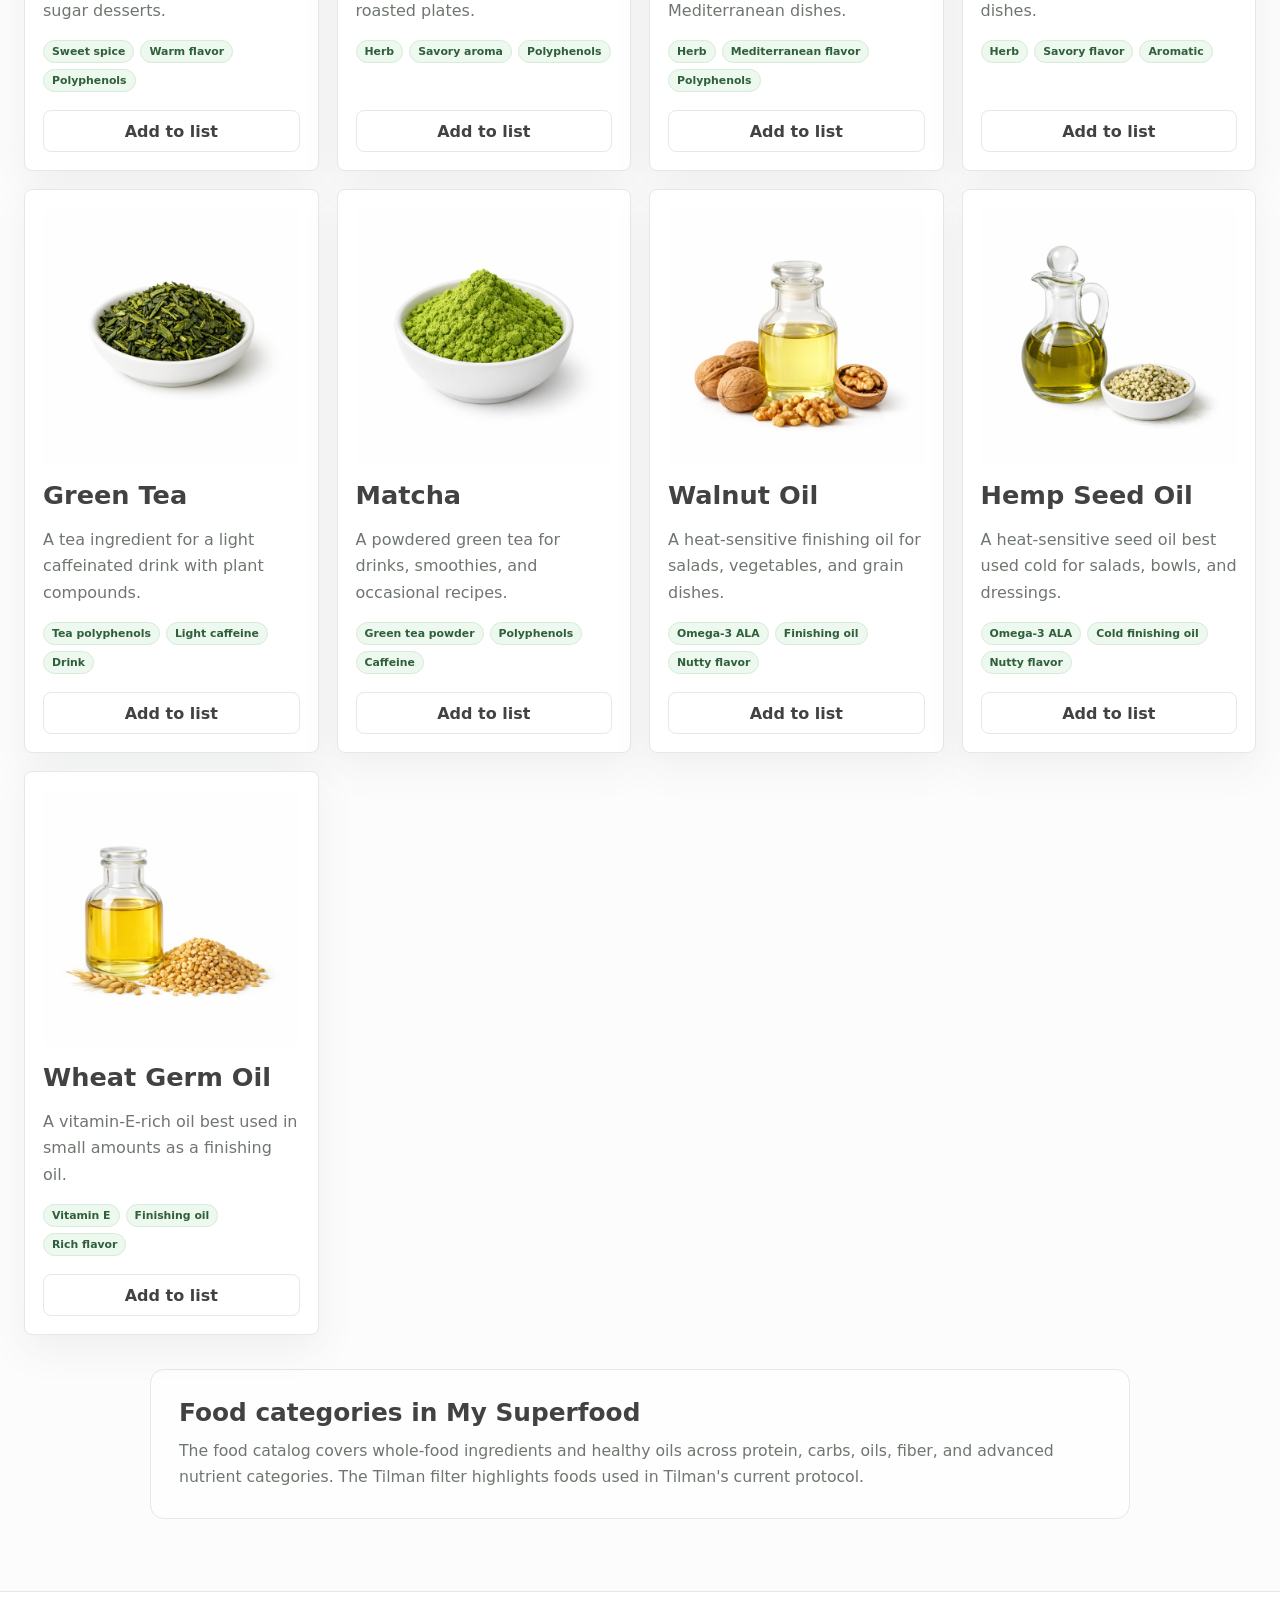
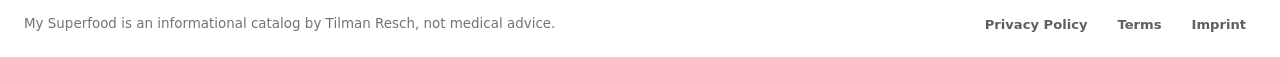
==== commit c88500cf: "Version clean food image assets" ====
--- a/foods.html
+++ b/foods.html
@@ -117,6 +117,6 @@
         <a href="/imprint">Imprint</a>
       </nav>
     </footer>
-    <script type="module" src="script.js?v=20260809-foods-header"></script>
+    <script type="module" src="script.js?v=20260809-clean-food-images"></script>
   </body>
 </html>
